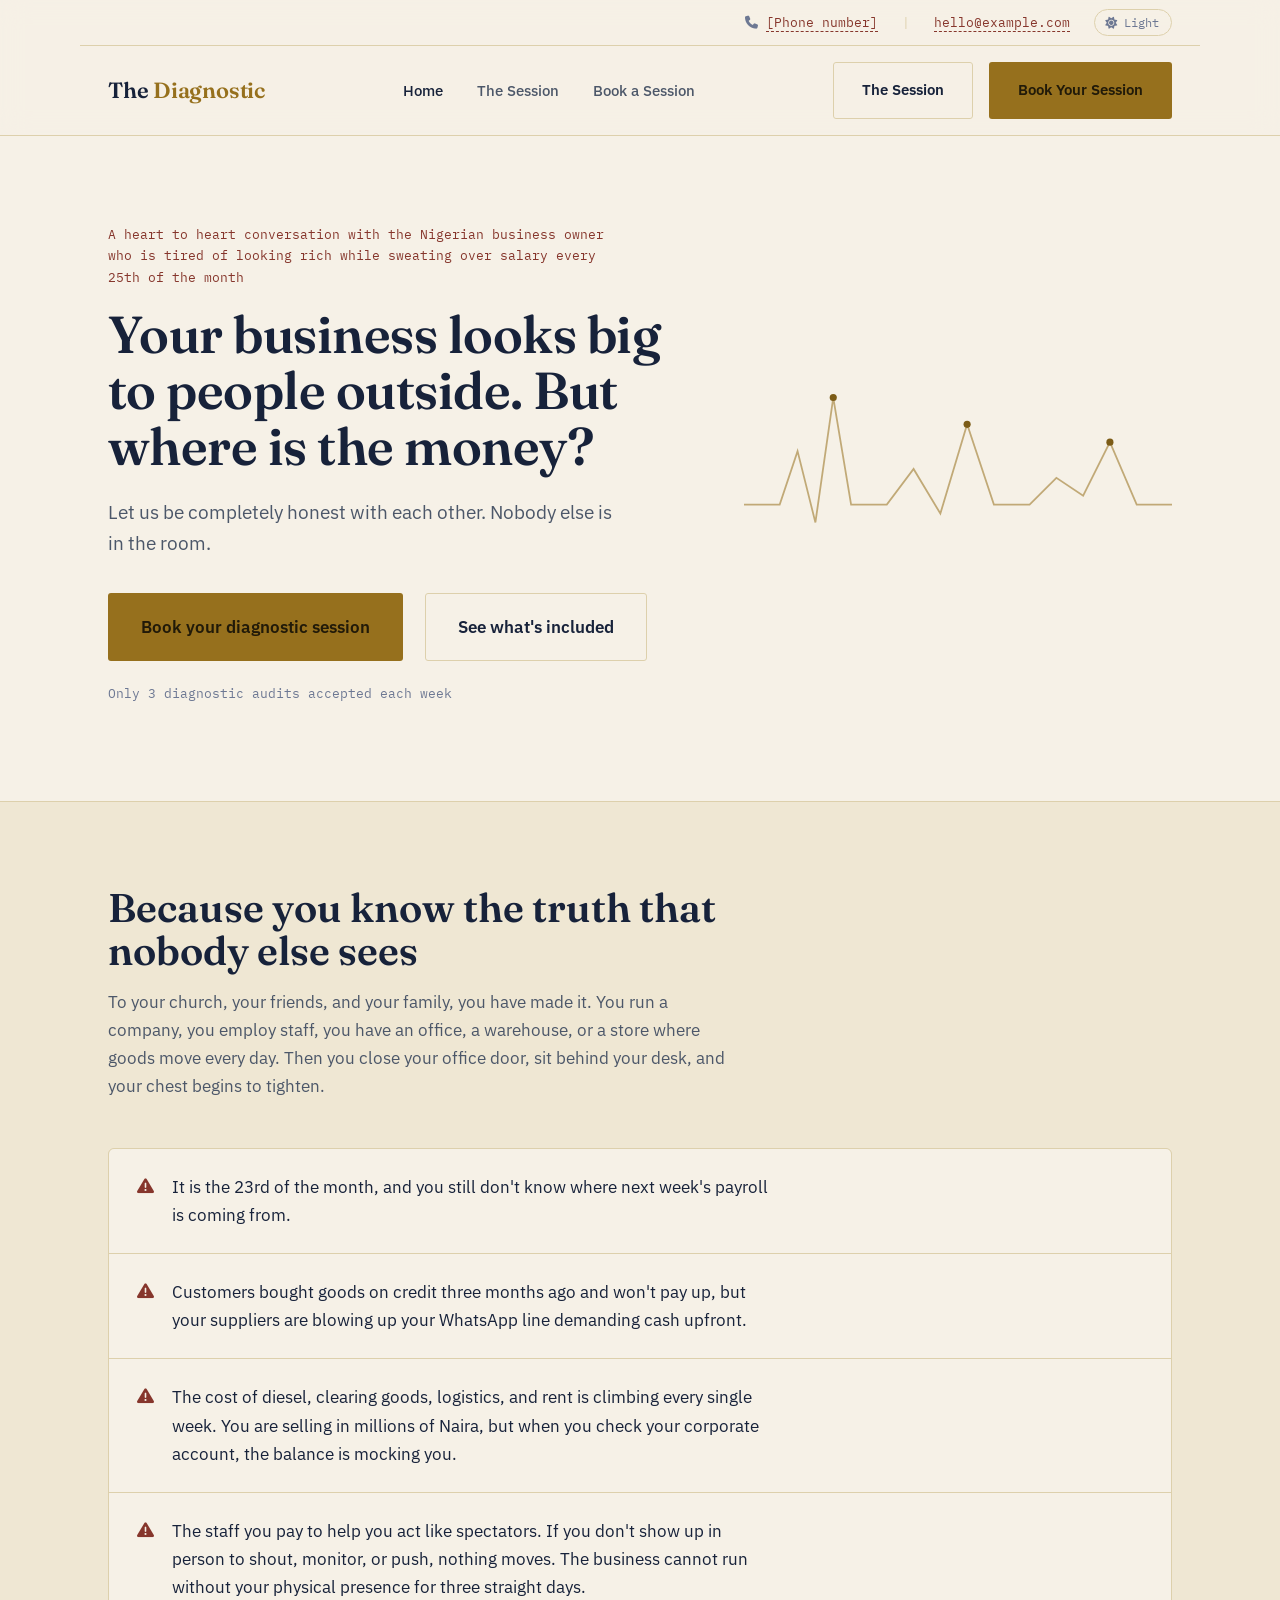
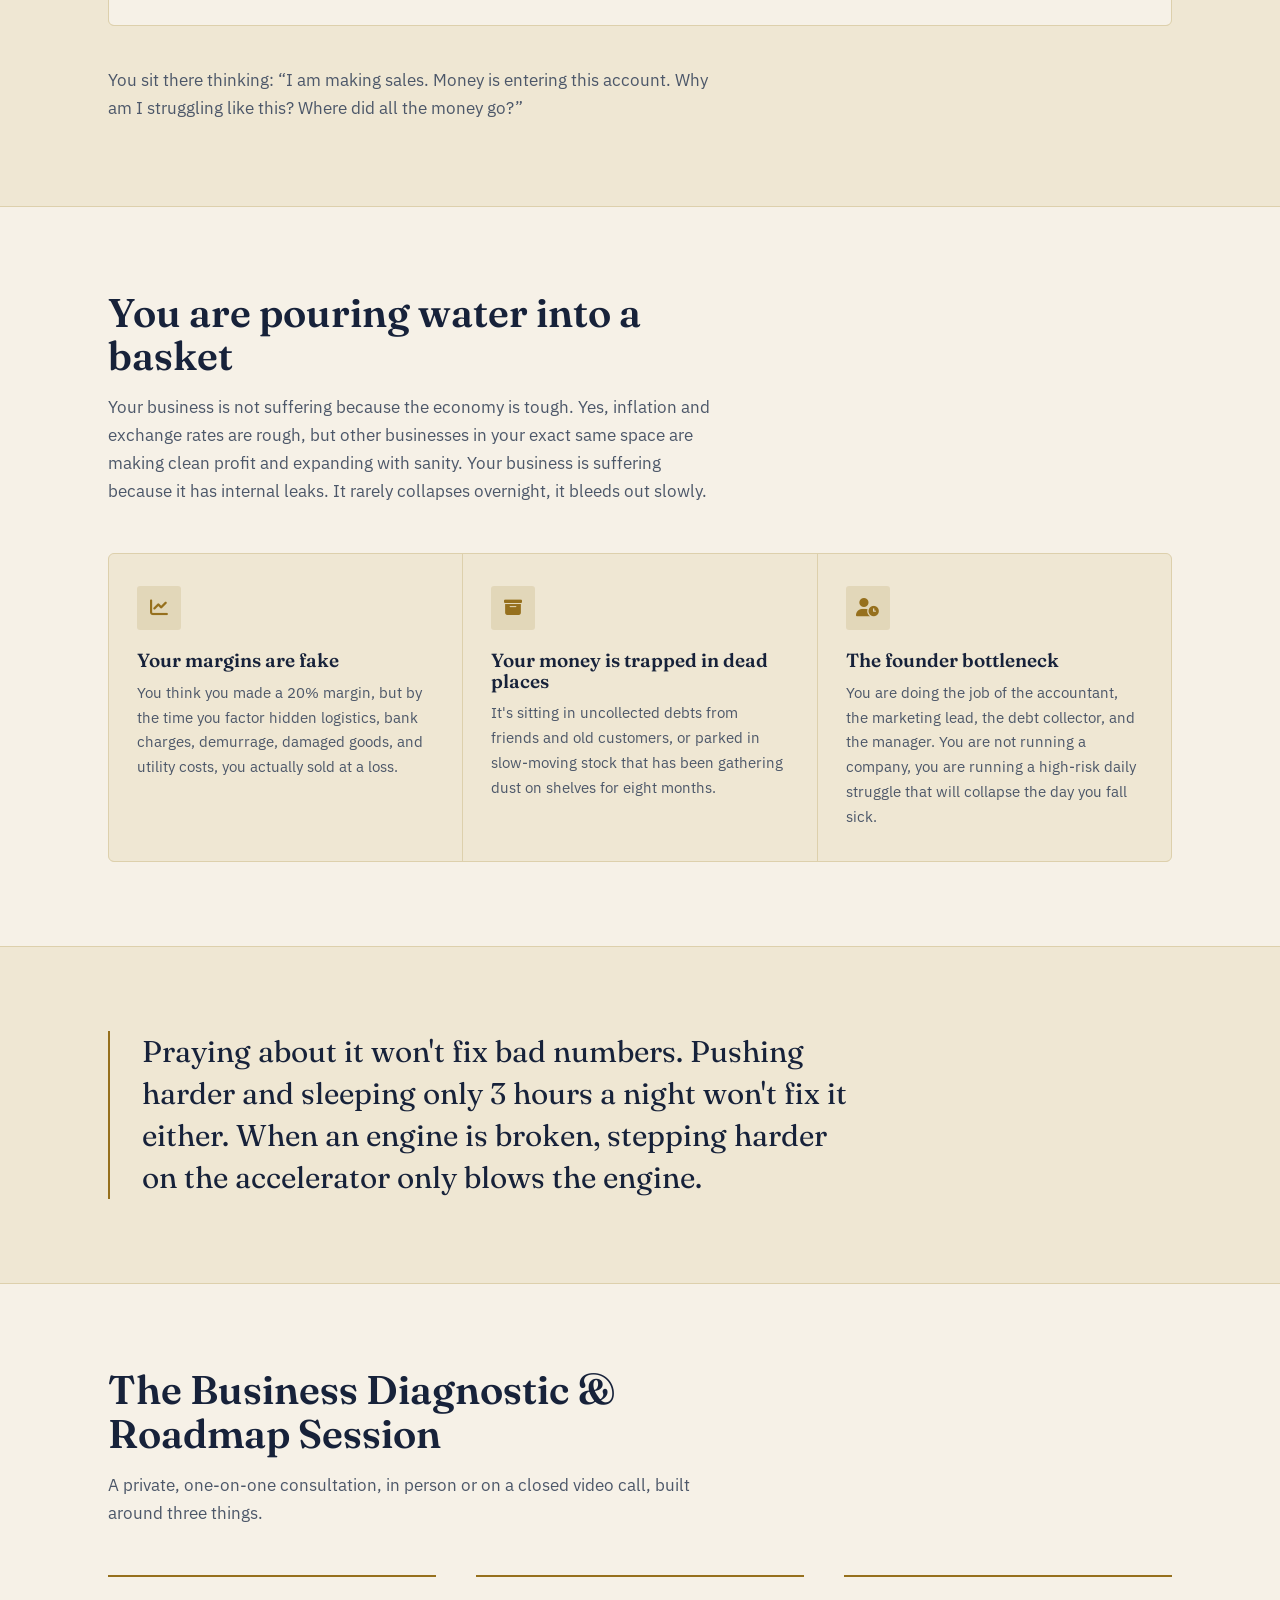
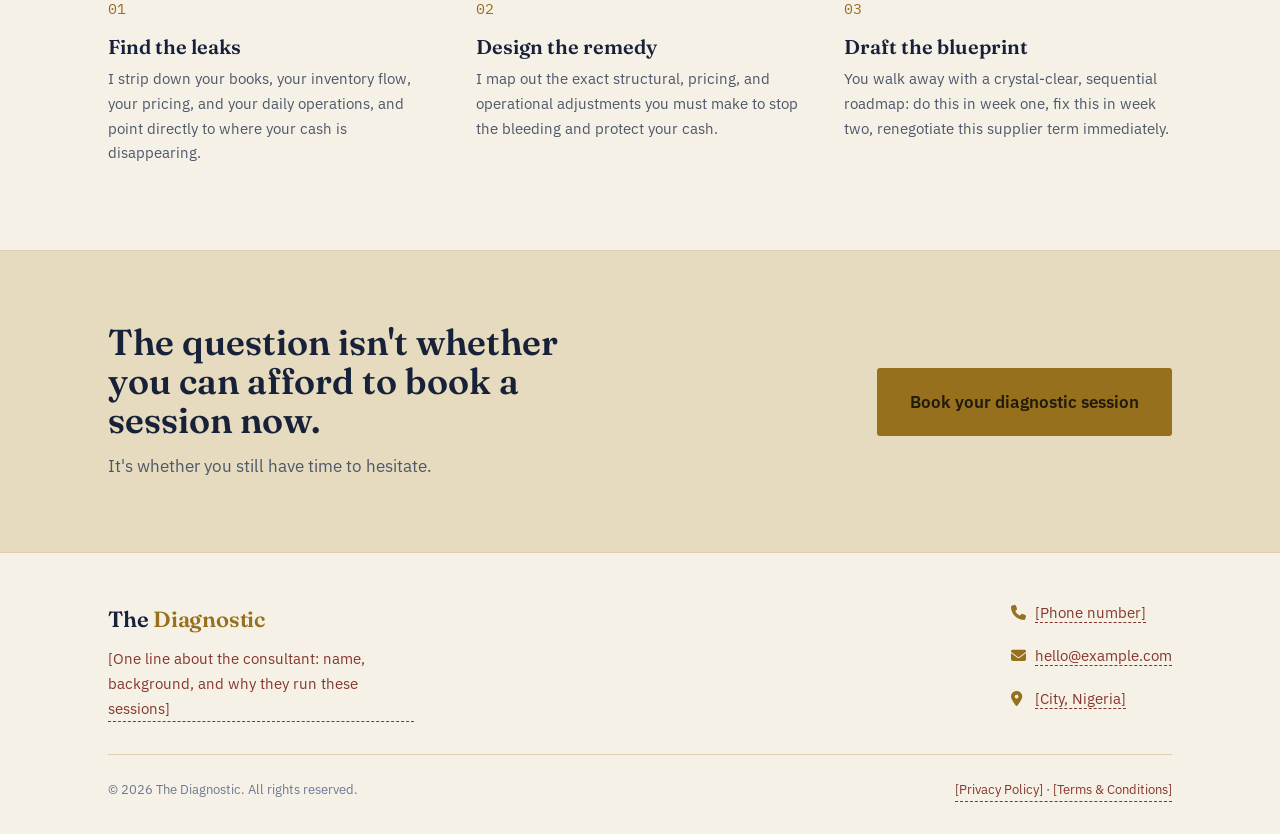
==== index.html @ 4dd31645 "update: corrected site content, added bookings store & UI fixes" ====
<!doctype html>
<html lang="en">

<head>
  <meta charset="UTF-8" />
  <meta name="viewport" content="width=device-width, initial-scale=1" />
  <script>
    (function () {
      try {
        var stored = localStorage.getItem("diagnostic-theme");
        var theme = stored || (window.matchMedia && window.matchMedia("(prefers-color-scheme: light)").matches ? "light" : "dark");
        if (theme === "light") document.documentElement.setAttribute("data-theme", "light");
      } catch (e) { }
    })();
  </script>
  <title>The Business Diagnostic &amp; Roadmap Session</title>
  <meta name="description"
    content="A private, one-on-one audit that finds where your business is losing money and hands you a week-by-week plan to stop it." />
  <link rel="preconnect" href="https://fonts.googleapis.com" />
  <link rel="preconnect" href="https://fonts.gstatic.com" crossorigin />
  <link
    href="https://fonts.googleapis.com/css2?family=Fraunces:opsz,wght@9..144,500;9..144,600;9..144,700&family=IBM+Plex+Sans:wght@400;500;600&family=IBM+Plex+Mono:wght@400;500&display=swap"
    rel="stylesheet" />
  <link rel="stylesheet" href="https://cdnjs.cloudflare.com/ajax/libs/font-awesome/6.5.2/css/all.min.css"
    integrity="sha512-SnH5WK+bZxgPHs44uWIX+LLJAJ9/2PkPKZ5QiAj6Ta86w+fsb2TkcmfRyVX3pBnMFcV7oQPJkl9QevSCWr3W6A=="
    crossorigin="anonymous" referrerpolicy="no-referrer" />
  <link rel="stylesheet" href="assets/style.css" />
</head>

<body>

  <header class="site-header">
    <div class="nav_scrim" aria-hidden="true"></div>
    <div class="topbar">
      <a href="tel:+2340000000000"><i class="fa-solid fa-phone" aria-hidden="true"></i> <span class="fill-me">[Phone
          number]</span></a>
      <span class="topbar_divider">|</span>
      <a href="mailto:hello@example.com"><span class="fill-me">hello@example.com</span></a>
      <button class="theme-toggle" aria-pressed="false" aria-label="Switch to light mode">
        <i class="fa-solid fa-moon" aria-hidden="true"></i>
        <i class="fa-solid fa-sun" aria-hidden="true"></i>
        <span id="theme-label">Dark</span>
      </button>
    </div>
    <nav class="nav">


      <a href="index.html" class="wordmark">The <span>Diagnostic</span></a>
      <div class="nav_drawer" id="nav-drawer">
        <button class="nav_close" aria-label="Close menu">
          <i class="fa-solid fa-xmark" aria-hidden="true"></i>
        </button>
        <ul class="nav_links">
          <li><a href="index.html" aria-current="page">Home</a></li>
          <li><a href="the-diagnostic.html">The Session</a></li>
          <li><a href="book-your-session.html">Book a Session</a></li>
        </ul>
        <a href="book-your-session.html" class="btn btn--primary btn--block nav_drawer-cta">Book Your Session</a>
      </div>
      <div class="nav_cta">
        <a href="the-diagnostic.html" class="btn btn--ghost">The Session</a>
        <a href="book-your-session.html" class="btn btn--primary">Book Your Session</a>
        <button class="nav_toggle" aria-label="Open menu" aria-expanded="false" aria-controls="nav-drawer">
          <i class="fa-solid fa-bars" aria-hidden="true"></i>
        </button>
      </div>
    </nav>
  </header>

  <main>

    <section class="hero">
      <div class="container">
        <div class="hero_grid">
          <div>
            <p class="hero_eyebrow">A heart to heart conversation with the Nigerian business owner who is tired of
              looking rich while sweating over salary every 25th of the month</p>
            <h1 class="hero_title">Your business looks big to people outside. But where is the money?</h1>
            <p class="hero_subtitle">Let us be completely honest with each other. Nobody else is in the room.</p>
            <div class="hero_actions">
              <a href="book-your-session.html" class="btn btn--primary btn--large">Book your diagnostic session</a>
              <a href="the-diagnostic.html" class="btn btn--ghost btn--large">See what's included</a>
            </div>
            <p class="hero_note ">Only 3 diagnostic audits accepted each week</p>
          </div>
          <div>
            <svg class="vitals" viewBox="0 0 480 260" xmlns="http://www.w3.org/2000/svg" role="img"
              aria-label="Abstract line chart">
              <path
                d="M0,180 L40,180 L60,120 L80,200 L100,60 L120,180 L160,180 L190,140 L220,190 L250,90 L280,180 L320,180 L350,150 L380,170 L410,110 L440,180 L480,180" />
              <circle cx="100" cy="60" r="4"></circle>
              <circle cx="250" cy="90" r="4"></circle>
              <circle cx="410" cy="110" r="4"></circle>
            </svg>
          </div>
        </div>
      </div>
    </section>

    <section class="section section--panel">
      <div class="container">
        <div class="section_head">
          <h2>Because you know the truth that nobody else sees</h2>
          <p>To your church, your friends, and your family, you have made it. You run a company, you employ staff,
            you have an office, a warehouse, or a store where goods move every day. Then you close your office door,
            sit behind your desk, and your chest begins to tighten.</p>
        </div>
        <ul class="symptom-list">
          <li>
            <i class="fa-solid fa-triangle-exclamation" aria-hidden="true"></i>
            <p>It is the 23rd of the month, and you still don't know where next week's payroll is coming from.</p>
          </li>
          <li>
            <i class="fa-solid fa-triangle-exclamation" aria-hidden="true"></i>
            <p>Customers bought goods on credit three months ago and won't pay up, but your suppliers are blowing up
              your WhatsApp line demanding cash upfront.</p>
          </li>
          <li>
            <i class="fa-solid fa-triangle-exclamation" aria-hidden="true"></i>
            <p>The cost of diesel, clearing goods, logistics, and rent is climbing every single week. You are selling
              in millions of Naira, but when you check your corporate account, the balance is mocking you.</p>
          </li>
          <li>
            <i class="fa-solid fa-triangle-exclamation" aria-hidden="true"></i>
            <p>The staff you pay to help you act like spectators. If you don't show up in person to shout, monitor,
              or push, nothing moves. The business cannot run without your physical presence for three straight days.
            </p>
          </li>
        </ul>
        <p style="margin-top: 40px; max-width: 60ch;">You sit there thinking: &ldquo;I am making sales. Money is
          entering this account. Why am I struggling like this? Where did all the money go?&rdquo;</p>
      </div>
    </section>

    <section class="section">
      <div class="container">
        <div class="section_head">
          <h2>You are pouring water into a basket</h2>
          <p>Your business is not suffering because the economy is tough. Yes, inflation and exchange rates are
            rough, but other businesses in your exact same space are making clean profit and expanding with sanity.
            Your business is suffering because it has internal leaks. It rarely collapses overnight, it bleeds out
            slowly.</p>
        </div>
        <div class="card-grid">
          <div class="leak-card">
            <div class="leak-card_icon"><i class="fa-solid fa-chart-line" aria-hidden="true"></i></div>
            <h3>Your margins are fake</h3>
            <p>You think you made a 20% margin, but by the time you factor hidden logistics, bank charges, demurrage,
              damaged goods, and utility costs, you actually sold at a loss.</p>
          </div>
          <div class="leak-card">
            <div class="leak-card_icon"><i class="fa-solid fa-box-archive" aria-hidden="true"></i></div>
            <h3>Your money is trapped in dead places</h3>
            <p>It's sitting in uncollected debts from friends and old customers, or parked in slow-moving stock that
              has been gathering dust on shelves for eight months.</p>
          </div>
          <div class="leak-card">
            <div class="leak-card_icon"><i class="fa-solid fa-user-clock" aria-hidden="true"></i></div>
            <h3>The founder bottleneck</h3>
            <p>You are doing the job of the accountant, the marketing lead, the debt collector, and the manager. You
              are not running a company, you are running a high-risk daily struggle that will collapse the day you
              fall sick.</p>
          </div>
        </div>
      </div>
    </section>

    <section class="section section--panel">
      <div class="container">
        <div class="pull-quote">
          <p>Praying about it won't fix bad numbers. Pushing harder and sleeping only 3 hours a night won't fix it
            either. When an engine is broken, stepping harder on the accelerator only blows the engine.</p>
        </div>
      </div>
    </section>

    <section class="section">
      <div class="container">
        <div class="section_head">
          <h2>The Business Diagnostic &amp; Roadmap Session</h2>
          <p>A private, one-on-one consultation, in person or on a closed video call, built around three things.</p>
        </div>
        <div class="process">
          <div class="process_step">
            <span class="process_index">01</span>
            <h3>Find the leaks</h3>
            <p>I strip down your books, your inventory flow, your pricing, and your daily operations, and point
              directly to where your cash is disappearing.</p>
          </div>
          <div class="process_step">
            <span class="process_index">02</span>
            <h3>Design the remedy</h3>
            <p>I map out the exact structural, pricing, and operational adjustments you must make to stop the
              bleeding and protect your cash.</p>
          </div>
          <div class="process_step">
            <span class="process_index">03</span>
            <h3>Draft the blueprint</h3>
            <p>You walk away with a crystal-clear, sequential roadmap: do this in week one, fix this in week two,
              renegotiate this supplier term immediately.</p>
          </div>
        </div>
      </div>
    </section>

    <section class="cta-band">
      <div class="container cta-band_inner">
        <div>
          <h2>The question isn't whether you can afford to book a session now.</h2>
          <p>It's whether you still have time to hesitate.</p>
        </div>
        <a href="book-your-session.html" class="btn btn--primary btn--large">Book your diagnostic session</a>
      </div>
    </section>

  </main>

  <footer class="site-footer">
    <div class="container">
      <div class="site-footer_grid">
        <div class="site-footer_brand">
          <a href="index.html" class="wordmark">The <span>Diagnostic</span></a>
          <p class="fill-me">[One line about the consultant: name, background, and why they run these sessions]</p>
        </div>
        <div class="site-footer_contact">
          <div><i class="fa-solid fa-phone" aria-hidden="true"></i><span class="fill-me">[Phone number]</span></div>
          <div><i class="fa-solid fa-envelope" aria-hidden="true"></i><span class="fill-me">hello@example.com</span>
          </div>
          <div><i class="fa-solid fa-location-dot" aria-hidden="true"></i><span class="fill-me">[City, Nigeria]</span>
          </div>
        </div>
      </div>
      <div class="site-footer_bottom">
        <span>&copy; <span id="year"></span> The Diagnostic. All rights reserved.</span>
        <span class="fill-me">[Privacy Policy] &middot; [Terms &amp; Conditions]</span>
      </div>
    </div>
  </footer>

  <script src="assets/script.js"></script>
  <script>document.getElementById("year").textContent = new Date().getFullYear();</script>
</body>

</html>
---- assets/style.css ----
/* ==========================================================================
   The Business Diagnostic Platform — shared stylesheet
   ========================================================================== */

:root {
  /* Colour */
  --color-bg: #0f1b2d;
  --color-bg-panel: #16273d;
  --color-bg-panel-alt: #1c304a;
  --color-text: #f3efe7;
  --color-text-muted: #b9c2cf;
  --color-text-faint: #7c8aa0;
  --color-border: #2a3b52;
  --color-accent: #c89b3c;
  --color-accent-strong: #e0b655;
  --color-alert: #a24437;
  --color-alert-strong: #c2564a;

  /* Type */
  --font-display: "Fraunces", Georgia, "Times New Roman", serif;
  --font-body:
    "IBM Plex Sans", -apple-system, BlinkMacSystemFont, "Segoe UI", sans-serif;
  --font-mono: "IBM Plex Mono", "Courier New", monospace;

  /* Layout */
  --container-width: 1120px;
  --radius-sm: 3px;
  --radius-md: 6px;
  --header-blur-bg: color-mix(in srgb, var(--color-bg) 80%, transparent);
  --drawer-bg: color-mix(in srgb, var(--color-bg-panel) 88%, transparent);
}

[data-theme="light"] {
  --color-bg: #f6f1e7;
  --color-bg-panel: #efe7d3;
  --color-bg-panel-alt: #e6dbbe;
  --color-text: #17223a;
  --color-text-muted: #4c5769;
  --color-text-faint: #6d7893;
  --color-border: #ddd0ac;
  --color-accent: #96701d;
  --color-accent-strong: #7c5c17;
  --color-alert: #a24437;
  --color-alert-strong: #86362c;
}

[data-theme="light"] .btn--primary {
  color: #211a09;
}

[data-theme="light"] .leak-card_icon {
  background: rgba(150, 112, 29, 0.14);
}

*,
*::before,
*::after {
  box-sizing: border-box;
}

html {
  height: 100%;
  scroll-behavior: smooth;
}

body {
  height: 100%;
  min-height: 100vh;
  margin: 0;
  display: flex;
  flex-direction: column;
  background: var(--color-bg);
  color: var(--color-text);
  font-family: var(--font-body);
  font-size: 17px;
  line-height: 1.65;
  -webkit-font-smoothing: antialiased;
  transition:
    background-color 200ms ease,
    color 200ms ease;
}

main {
  flex: 1 0 auto;
}

body.nav-open {
  overflow: hidden;
}

@media (prefers-reduced-motion: reduce) {
  html {
    scroll-behavior: auto;
  }
  * {
    animation-duration: 0.001ms !important;
    transition-duration: 0.001ms !important;
  }
}

img {
  max-width: 100%;
  display: block;
}

a {
  color: inherit;
}

.container {
  width: 100%;
  max-width: var(--container-width);
  margin: 0 auto;
  padding: 0 28px;
}

.visually-hidden {
  position: absolute;
  width: 1px;
  height: 1px;
  overflow: hidden;
  clip: rect(0 0 0 0);
  white-space: nowrap;
}

/* Focus visibility ------------------------------------------------------- */

a:focus-visible,
button:focus-visible,
input:focus-visible,
textarea:focus-visible {
  outline: 2px solid var(--color-accent-strong);
  outline-offset: 3px;
}

/* Typography --------------------------------------------------------------*/

h1,
h2,
h3,
h4 {
  font-family: var(--font-display);
  font-weight: 600;
  line-height: 1.08;
  margin: 0;
  color: var(--color-text);
}

p {
  margin: 0 0 1.1em;
  max-width: 62ch;
  color: var(--color-text-muted);
}

p:last-child {
  margin-bottom: 0;
}

.eyebrow-note {
  font-family: var(--font-mono);
  font-size: 0.8125rem;
  color: var(--color-accent);
  letter-spacing: 0.02em;
}

/* Buttons ------------------------------------------------------------------*/

.btn {
  display: inline-flex;
  align-items: center;
  gap: 10px;
  font-family: var(--font-body);
  font-weight: 600;
  font-size: 0.9375rem;
  text-decoration: none;
  padding: 15px 28px;
  border-radius: var(--radius-sm);
  border: 1px solid transparent;
  cursor: pointer;
  transition:
    background-color 160ms ease,
    border-color 160ms ease,
    color 160ms ease;
}

.btn--primary {
  background: var(--color-accent);
  color: #16130a;
}

.btn--primary:hover,
.btn--primary:focus-visible {
  background: var(--color-accent-strong);
}

.btn--ghost {
  background: transparent;
  color: var(--color-text);
  border-color: var(--color-border);
}

.btn--ghost:hover,
.btn--ghost:focus-visible {
  border-color: var(--color-accent);
  color: var(--color-accent-strong);
}

.btn--block {
  width: 100%;
  justify-content: center;
}

.btn--large {
  padding: 19px 32px;
  font-size: 1.0625rem;
}

/* Header --------------------------------------------------------------------*/

.site-header {
  border-bottom: 1px solid var(--color-border);
  position: sticky;
  top: 0;
  z-index: 47;
  width: 100%;
  isolation: isolate;
}

.site-header::before {
  content: "";
  position: absolute;
  inset: 0;
  z-index: -1;
  background: var(--header-blur-bg);
  backdrop-filter: blur(14px) saturate(140%);
  -webkit-backdrop-filter: blur(14px) saturate(140%);
}

.topbar {
  display: flex;
  align-items: center;
  justify-content: flex-end;
  flex-wrap: wrap;
  gap: 10px 24px;
  padding: 9px 28px;
  max-width: var(--container-width);
  margin: 0 auto;
  border-bottom: 1px solid var(--color-border);
  font-family: var(--font-mono);
  font-size: 0.8125rem;
  color: var(--color-text-faint);
}

.topbar a {
  text-decoration: none;
  color: var(--color-text-faint);
}

.topbar a:hover {
  color: var(--color-accent);
}

.topbar_divider {
  color: var(--color-border);
}

.theme-toggle {
  display: inline-flex;
  align-items: center;
  gap: 7px;
  background: transparent;
  border: 1px solid var(--color-border);
  border-radius: 999px;
  color: var(--color-text-faint);
  font-family: var(--font-mono);
  font-size: 0.75rem;
  padding: 5px 12px 5px 10px;
  cursor: pointer;
  transition:
    border-color 160ms ease,
    color 160ms ease;
}

.theme-toggle:hover,
.theme-toggle:focus-visible {
  border-color: var(--color-accent);
  color: var(--color-accent);
}

.theme-toggle .fa-sun {
  display: none;
}

[data-theme="light"] .theme-toggle .fa-moon {
  display: none;
}

[data-theme="light"] .theme-toggle .fa-sun {
  display: inline-block;
}

@media (max-width: 560px) {
  .theme-toggle span {
    display: none;
  }
}

/* Keep the topbar on one line on small phones: phone number + theme toggle only */
@media (max-width: 420px) {
  .topbar a[href^="mailto:"],
  .topbar_divider {
    display: none;
  }
}

.nav {
  display: flex;
  align-items: center;
  justify-content: space-between;
  gap: 20px;
  padding: 16px 28px;
  max-width: var(--container-width);
  margin: 0 auto;
  width: 100%;
}

.wordmark {
  font-family: var(--font-display);
  font-size: 1.375rem;
  font-weight: 600;
  text-decoration: none;
  color: var(--color-text);
  letter-spacing: -0.01em;
  white-space: nowrap;
}

.wordmark span {
  color: var(--color-accent);
}

.nav_drawer {
  display: contents;
}

.nav_close {
  display: none;
}

.nav_links {
  display: flex;
  align-items: center;
  gap: 34px;
  list-style: none;
  margin: 0;
  padding: 0;
}

.nav_links a {
  text-decoration: none;
  color: var(--color-text-muted);
  font-size: 0.9375rem;
  font-weight: 500;
  transition: color 160ms ease;
}

.nav_links a:hover,
.nav_links a[aria-current="page"] {
  color: var(--color-text);
}

.nav_cta {
  display: flex;
  align-items: center;
  gap: 16px;
  flex-shrink: 0;
}

.nav_toggle {
  display: none;
  background: transparent;
  border: 1px solid var(--color-border);
  border-radius: var(--radius-sm);
  color: var(--color-text);
  width: 42px;
  height: 42px;
  font-size: 1.125rem;
  align-items: center;
  justify-content: center;
  cursor: pointer;
  flex-shrink: 0;
}

.nav_toggle:hover,
.nav_toggle:focus-visible {
  border-color: var(--color-accent);
  color: var(--color-accent);
}

/* Scrim and drawer both live inside .site-header, which forms one stacking context
   above the page. Inside it: header content (auto) < scrim (1) < drawer (2). */
.nav_scrim {
  position: fixed;
  inset: 0;
  background: rgba(6, 11, 20, 0.55);
  opacity: 0;
  pointer-events: none;
  transition: opacity 220ms ease;
  z-index: 1;
}

.nav_scrim.is-open {
  opacity: 1;
  pointer-events: auto;
}

@media (min-width: 881px) {
  .nav_scrim {
    display: none;
  }
}

.nav_drawer-cta {
  display: none;
}

@media (max-width: 880px) {
  .topbar {
    padding: 8px 20px;
  }
  .nav {
    padding: 14px 20px;
  }
  .nav_drawer {
    display: flex;
    flex-direction: column;
    position: fixed;
    top: 0;
    right: 0;
    bottom: 0;
    width: min(320px, 82vw);
    background: var(--drawer-bg);
    backdrop-filter: blur(22px) saturate(160%);
    -webkit-backdrop-filter: blur(22px) saturate(160%);
    border-left: 1px solid var(--color-border);
    box-shadow: -12px 0 40px rgba(0, 0, 0, 0.35);
    padding: 24px 28px 28px;
    transform: translateX(100%);
    transition: transform 280ms ease;
    z-index: 2;
    overflow-y: auto;
  }

  .nav_drawer.is-open {
    transform: translateX(0);
  }

  .nav_close {
    display: flex;
    align-items: center;
    justify-content: center;
    margin-left: auto;
    margin-bottom: 28px;
    width: 40px;
    height: 40px;
    background: transparent;
    border: 1px solid var(--color-border);
    border-radius: var(--radius-sm);
    color: var(--color-text);
    font-size: 1.0625rem;
    cursor: pointer;
  }

  .nav_close:hover,
  .nav_close:focus-visible {
    border-color: var(--color-accent);
    color: var(--color-accent);
  }

  .nav_links {
    display: flex;
    flex-direction: column;
    align-items: stretch;
    gap: 0;
  }

  .nav_links a {
    display: block;
    padding: 16px 0 16px 14px;
    border-bottom: 1px solid var(--color-border);
    border-left: 2px solid transparent;
    font-size: 1.0625rem;
  }

  .nav_links li:last-child a {
    border-bottom: none;
  }

  .nav_links a[aria-current="page"] {
    border-left-color: var(--color-accent);
    color: var(--color-accent-strong);
  }

  .nav_drawer-cta {
    display: flex;
    margin-top: 28px;
  }

  .nav_cta .btn {
    display: none;
  }

  .nav_toggle {
    display: inline-flex;
  }
}

/* Hero -----------------------------------------------------------------*/

.hero {
  position: relative;
  padding: 88px 0 96px;
  overflow: hidden;
}

.hero_grid {
  display: grid;
  grid-template-columns: 1.15fr 0.85fr;
  gap: 56px;
  align-items: center;
}

.hero_eyebrow {
  font-family: var(--font-mono);
  font-size: 0.8125rem;
  color: var(--color-alert-strong);
  margin: 0 0 18px;
}

.hero_eyebrow--positive {
  color: var(--color-accent-strong);
}

.hero_title {
  font-size: clamp(2.5rem, 4.2vw + 1rem, 3.25rem);
  letter-spacing: -0.01em;
}

.hero_subtitle {
  margin-top: 22px;
  font-size: 1.1875rem;
  max-width: 46ch;
  color: var(--color-text-muted);
}

.hero_actions {
  margin-top: 34px;
  display: flex;
  align-items: center;
  gap: 22px;
  flex-wrap: wrap;
}

.hero_note {
  font-family: var(--font-mono);
  font-size: 0.8125rem;
  color: var(--color-text-faint);
  margin-top: 22px;
}

.vitals {
  width: 100%;
  height: auto;
}

.vitals path {
  fill: none;
  stroke: var(--color-accent);
  stroke-width: 2;
  opacity: 0.55;
}

.vitals circle {
  fill: var(--color-accent-strong);
}

@media (max-width: 880px) {
  .hero_grid {
    grid-template-columns: 1fr;
  }
  .hero {
    padding: 56px 0 64px;
  }
}

/* Section rhythm ---------------------------------------------------------*/

.section {
  padding: 84px 0;
}

.section--panel {
  background: var(--color-bg-panel);
  border-top: 1px solid var(--color-border);
  border-bottom: 1px solid var(--color-border);
}

.section_head {
  max-width: 640px;
  margin-bottom: 48px;
}

.section_head h2 {
  font-size: clamp(1.875rem, 2.4vw + 1rem, 2.5rem);
  margin-bottom: 16px;
}

@media (max-width: 640px) {
  .section {
    padding: 56px 0;
  }
}

/* Symptom list -------------------------------------------------------------*/

.symptom-list {
  list-style: none;
  margin: 0;
  padding: 0;
  display: grid;
  gap: 1px;
  background: var(--color-border);
  border: 1px solid var(--color-border);
  border-radius: var(--radius-md);
  overflow: hidden;
}

.symptom-list li {
  background: var(--color-bg);
  padding: 24px 28px;
  display: flex;
  gap: 18px;
  align-items: flex-start;
}

.symptom-list i {
  color: var(--color-alert-strong);
  font-size: 1.0625rem;
  margin-top: 4px;
  flex-shrink: 0;
}

.symptom-list p {
  margin: 0;
  color: var(--color-text);
  max-width: 60ch;
}

/* Leak cards --------------------------------------------------------------*/

.card-grid {
  display: grid;
  grid-template-columns: repeat(3, 1fr);
  gap: 1px;
  background: var(--color-border);
  border: 1px solid var(--color-border);
  border-radius: var(--radius-md);
  overflow: hidden;
}

.card-grid--two {
  grid-template-columns: repeat(2, 1fr);
}

@media (max-width: 880px) {
  .card-grid,
  .card-grid--two {
    grid-template-columns: 1fr;
  }
}

.leak-card {
  background: var(--color-bg-panel);
  padding: 32px 28px;
}

.leak-card_icon {
  width: 44px;
  height: 44px;
  border-radius: var(--radius-sm);
  background: rgba(200, 155, 60, 0.12);
  color: var(--color-accent);
  display: flex;
  align-items: center;
  justify-content: center;
  font-size: 1.125rem;
  margin-bottom: 20px;
}

.leak-card h3 {
  font-size: 1.1875rem;
  margin-bottom: 10px;
}

.leak-card p {
  font-size: 0.9375rem;
  margin: 0;
}

/* Process sequence ----------------------------------------------------------*/

.process {
  display: grid;
  grid-template-columns: repeat(3, 1fr);
  gap: 40px;
}

@media (max-width: 880px) {
  .process {
    grid-template-columns: 1fr;
    gap: 32px;
  }
}

.process_step {
  border-top: 2px solid var(--color-accent);
  padding-top: 20px;
}

.process_index {
  font-family: var(--font-mono);
  color: var(--color-accent);
  font-size: 0.9375rem;
  display: block;
  margin-bottom: 14px;
}

.process_step h3 {
  font-size: 1.25rem;
  margin-bottom: 10px;
}

.process_step p {
  font-size: 0.9375rem;
}

/* Pull quote ----------------------------------------------------------------*/

.pull-quote {
  border-left: 2px solid var(--color-accent);
  padding-left: 32px;
  max-width: 760px;
}

.pull-quote p {
  font-family: var(--font-display);
  font-size: clamp(1.375rem, 1.6vw + 1rem, 1.875rem);
  color: var(--color-text);
  line-height: 1.4;
  max-width: 38ch;
}

/* CTA band -------------------------------------------------------------------*/

.cta-band {
  background: var(--color-bg-panel-alt);
  border-top: 1px solid var(--color-border);
  border-bottom: 1px solid var(--color-border);
  padding: 72px 0;
  text-align: left;
}

.cta-band_inner {
  display: flex;
  align-items: center;
  justify-content: space-between;
  gap: 32px;
  flex-wrap: wrap;
}

.cta-band h2 {
  font-size: clamp(1.75rem, 2.2vw + 1rem, 2.25rem);
  max-width: 20ch;
}

.cta-band p {
  margin-top: 12px;
}

/* Fee / offer summary block -------------------------------------------------*/

.offer-panel {
  background: var(--color-bg-panel);
  border: 1px solid var(--color-border);
  border-radius: var(--radius-md);
  padding: 40px;
}

.offer-panel_row {
  display: flex;
  align-items: baseline;
  justify-content: space-between;
  gap: 24px;
  padding: 18px 0;
  border-bottom: 1px solid var(--color-border);
}

.offer-panel_row:last-child {
  border-bottom: none;
  padding-bottom: 0;
}

.offer-panel_row:first-child {
  padding-top: 0;
}

.offer-panel_label {
  font-family: var(--font-mono);
  font-size: 0.8125rem;
  color: var(--color-text-faint);
}

.offer-panel_value {
  font-family: var(--font-display);
  font-size: 1.0625rem;
  font-weight: 600;
  text-align: right;
}

.offer-panel_value--price {
  font-size: 1.75rem;
  color: var(--color-accent);
}

/* Detail lists (what to expect / who it's for / preparation) ---------------*/

.detail-block {
  padding: 32px 0;
  border-top: 1px solid var(--color-border);
}

.detail-block:first-child {
  border-top: none;
  padding-top: 0;
}

.detail-block h3 {
  font-size: 1.3125rem;
  margin-bottom: 18px;
}

.detail-block ul {
  list-style: none;
  margin: 0;
  padding: 0;
  display: grid;
  gap: 14px;
}

.detail-block li {
  display: flex;
  gap: 14px;
  align-items: flex-start;
  color: var(--color-text-muted);
}

.detail-block li i {
  color: var(--color-accent);
  margin-top: 5px;
  font-size: 0.875rem;
  flex-shrink: 0;
}

.detail-block li strong {
  color: var(--color-text);
}

/* Steps list (how to secure your slot) --------------------------------------*/

.steps {
  list-style: none;
  margin: 0;
  padding: 0;
  counter-reset: step;
  display: grid;
  gap: 20px;
}

.steps li {
  counter-increment: step;
  display: flex;
  gap: 18px;
  align-items: flex-start;
}

.steps li::before {
  content: counter(step);
  font-family: var(--font-mono);
  font-size: 0.875rem;
  color: var(--color-accent);
  border: 1px solid var(--color-border);
  border-radius: 50%;
  width: 30px;
  height: 30px;
  display: flex;
  align-items: center;
  justify-content: center;
  flex-shrink: 0;
}

.steps p {
  margin: 0;
  color: var(--color-text-muted);
}

/* Cross-sell / still-not-sure -------------------------------------------------*/

.contact-band {
  text-align: left;
  padding: 64px 0;
}

.contact-band h2 {
  font-size: 1.625rem;
  margin-bottom: 10px;
}

.contact-band_actions {
  margin-top: 22px;
  display: flex;
  gap: 16px;
  flex-wrap: wrap;
}

/* Footer -----------------------------------------------------------------*/

.site-footer {
  padding: 48px 0 32px;
  flex-shrink: 0;
}

.site-footer_grid {
  display: flex;
  justify-content: space-between;
  gap: 32px;
  flex-wrap: wrap;
  margin-bottom: 32px;
}

.site-footer_brand p {
  font-size: 0.9375rem;
  max-width: 34ch;
  margin-top: 10px;
}

.site-footer_contact {
  font-size: 0.9375rem;
  color: var(--color-text-muted);
  display: grid;
  gap: 8px;
}

.site-footer_contact a {
  text-decoration: none;
  color: var(--color-text-muted);
}

.site-footer_contact a:hover {
  color: var(--color-accent);
}

.site-footer_contact i {
  width: 16px;
  color: var(--color-accent);
  margin-right: 8px;
}

.site-footer_bottom {
  display: flex;
  justify-content: space-between;
  gap: 16px;
  flex-wrap: wrap;
  padding-top: 24px;
  border-top: 1px solid var(--color-border);
  font-size: 0.8125rem;
  color: var(--color-text-faint);
}

.site-footer_bottom a {
  text-decoration: none;
  color: var(--color-text-faint);
}

.site-footer_bottom a:hover {
  color: var(--color-accent);
}

/* Placeholder marker for content the client still needs to supply ---------*/

.fill-me {
  color: var(--color-alert-strong);
  border-bottom: 1px dashed var(--color-alert-strong);
}
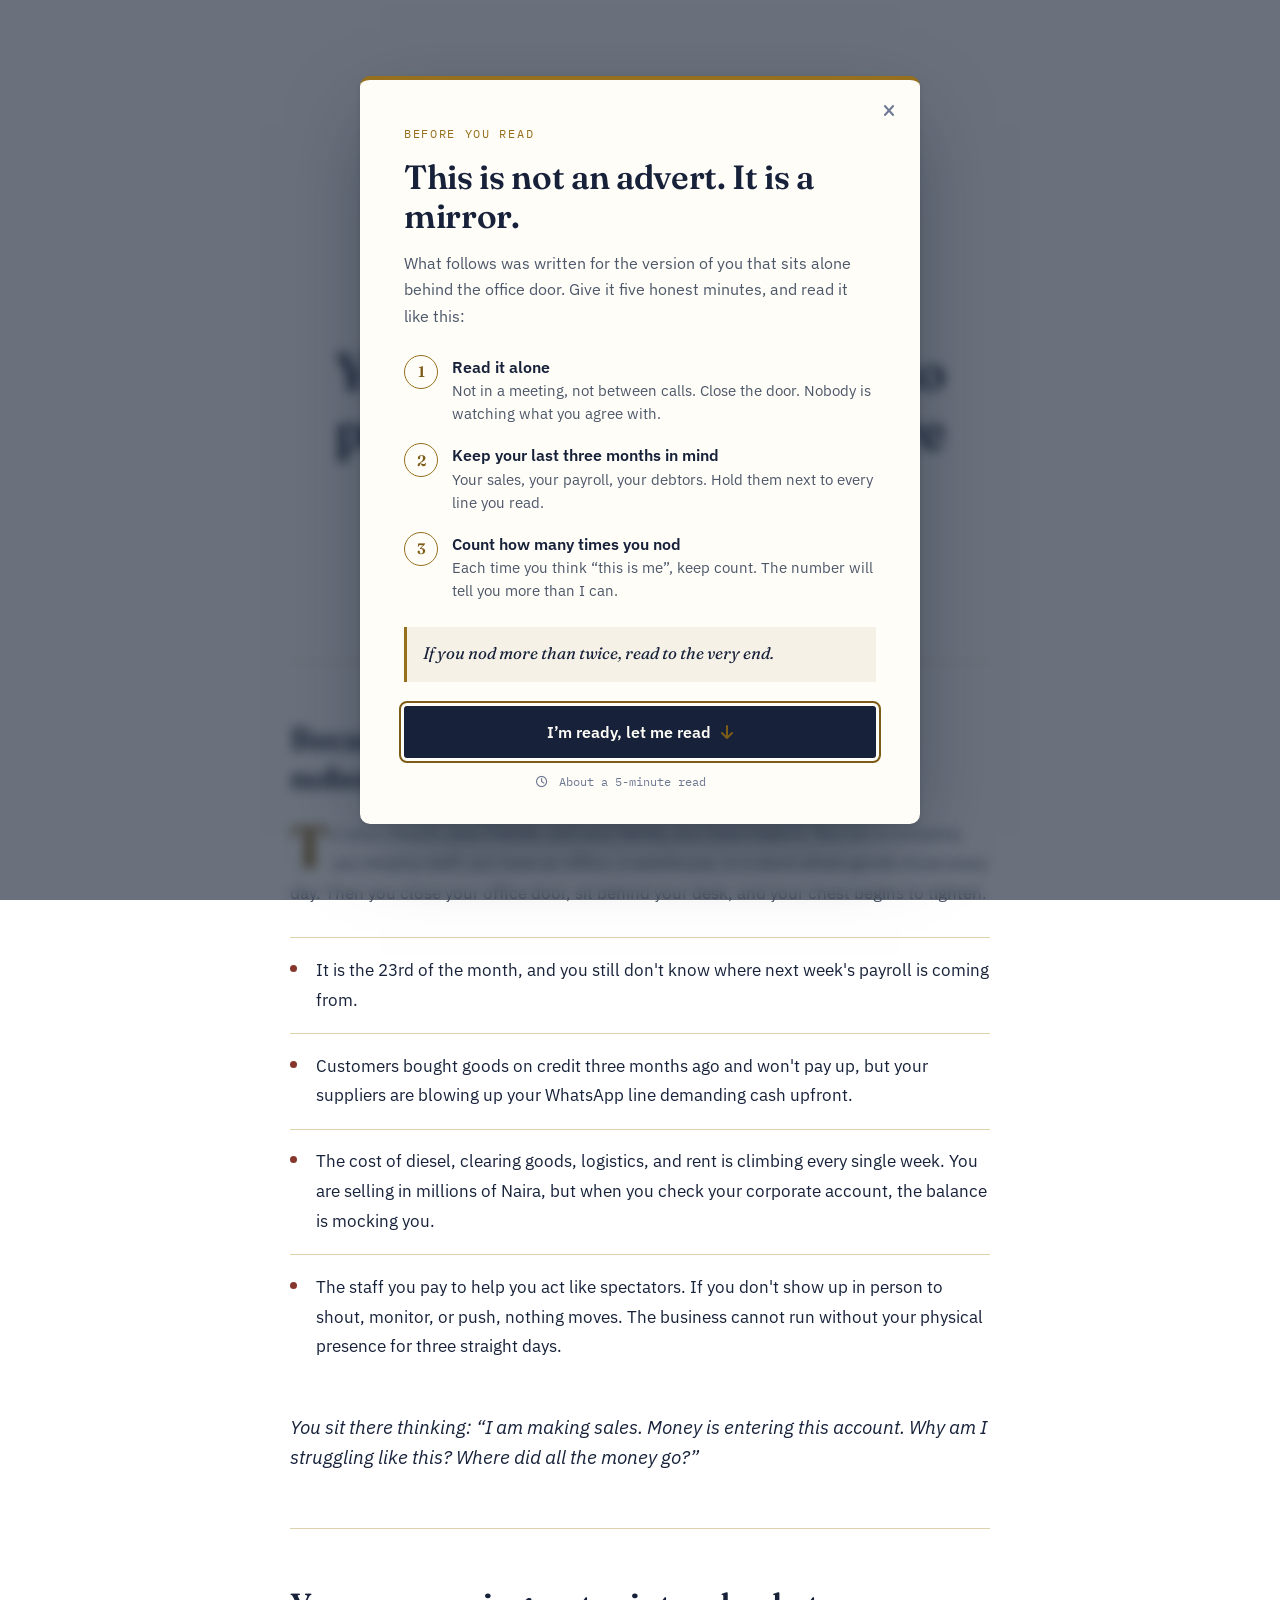
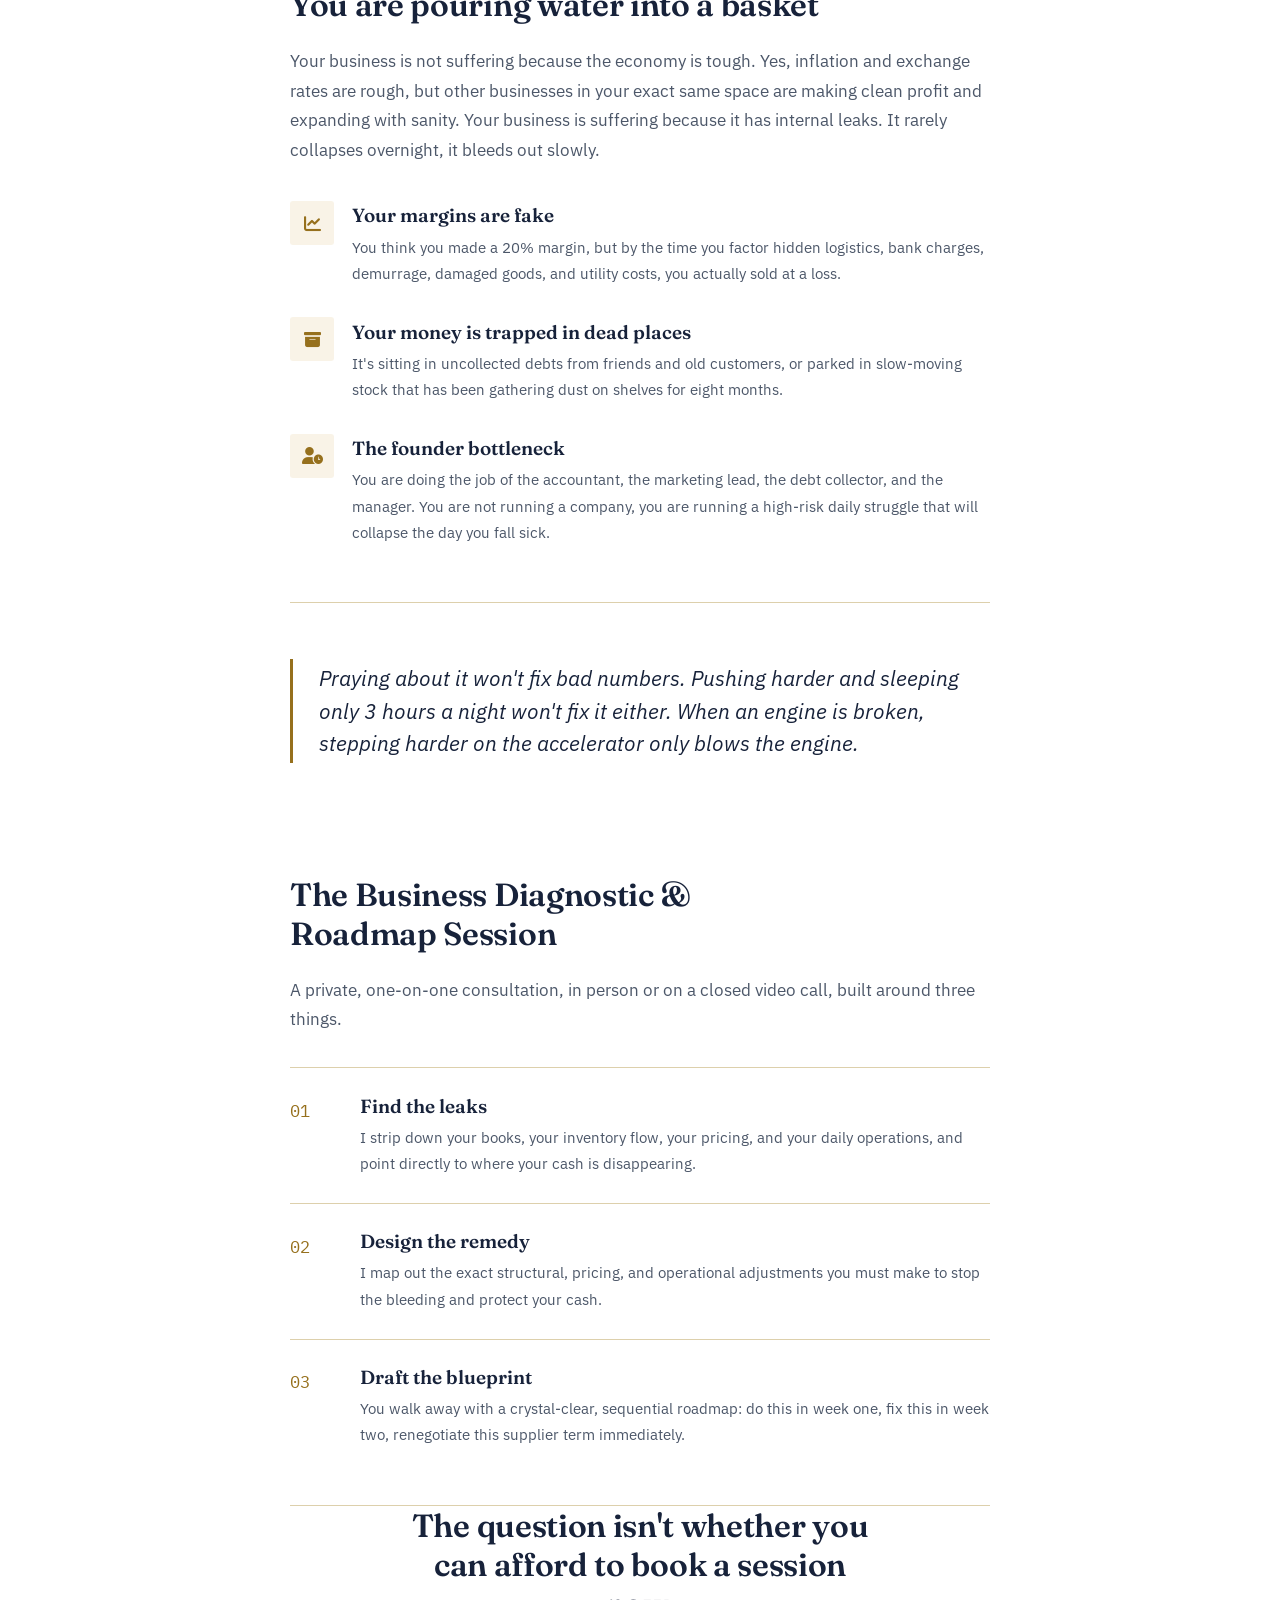
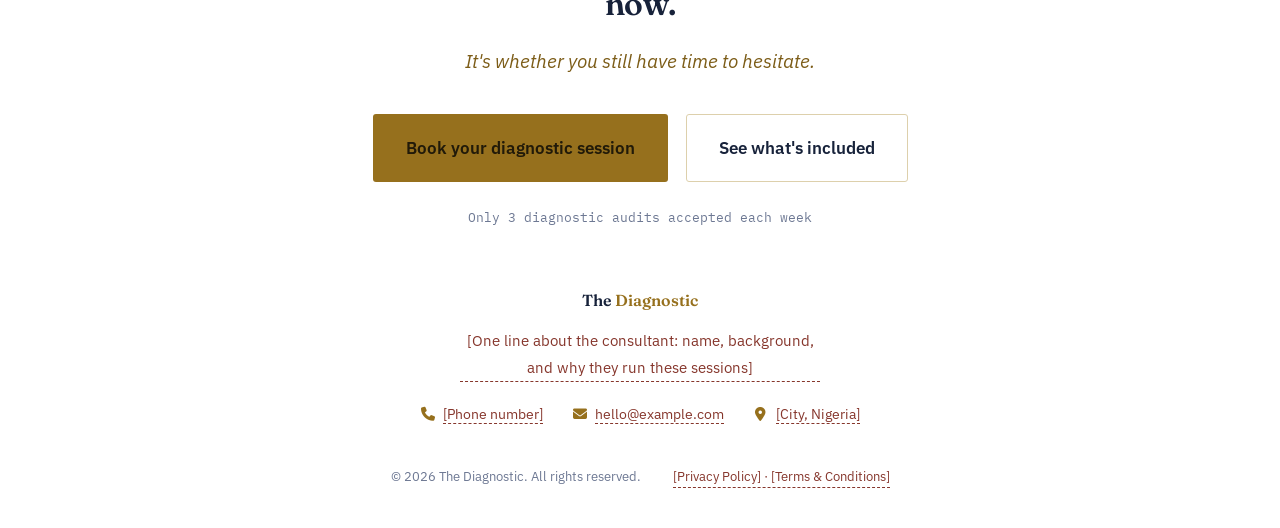
==== commit 8ffde6d1: "update: changed index UI and edited other pages to fit" ====
--- a/index.html
+++ b/index.html
@@ -4,240 +4,209 @@
 <head>
   <meta charset="UTF-8" />
   <meta name="viewport" content="width=device-width, initial-scale=1" />
-  <script>
-    (function () {
-      try {
-        var stored = localStorage.getItem("diagnostic-theme");
-        var theme = stored || (window.matchMedia && window.matchMedia("(prefers-color-scheme: light)").matches ? "light" : "dark");
-        if (theme === "light") document.documentElement.setAttribute("data-theme", "light");
-      } catch (e) { }
-    })();
-  </script>
+  <script>document.documentElement.setAttribute("data-theme", "light");</script>
   <title>The Business Diagnostic &amp; Roadmap Session</title>
   <meta name="description"
     content="A private, one-on-one audit that finds where your business is losing money and hands you a week-by-week plan to stop it." />
   <link rel="preconnect" href="https://fonts.googleapis.com" />
   <link rel="preconnect" href="https://fonts.gstatic.com" crossorigin />
   <link
-    href="https://fonts.googleapis.com/css2?family=Fraunces:opsz,wght@9..144,500;9..144,600;9..144,700&family=IBM+Plex+Sans:wght@400;500;600&family=IBM+Plex+Mono:wght@400;500&display=swap"
+    href="https://fonts.googleapis.com/css2?family=Fraunces:ital,opsz,wght@0,9..144,300..700;1,9..144,300..700&family=IBM+Plex+Sans:wght@400;500;600&family=IBM+Plex+Mono:wght@400;500&display=swap"
     rel="stylesheet" />
   <link rel="stylesheet" href="https://cdnjs.cloudflare.com/ajax/libs/font-awesome/6.5.2/css/all.min.css"
     integrity="sha512-SnH5WK+bZxgPHs44uWIX+LLJAJ9/2PkPKZ5QiAj6Ta86w+fsb2TkcmfRyVX3pBnMFcV7oQPJkl9QevSCWr3W6A=="
     crossorigin="anonymous" referrerpolicy="no-referrer" />
-  <link rel="stylesheet" href="assets/style.css" />
+  <link rel="stylesheet" href="assets/css/style.css" />
+  <link rel="stylesheet" href="assets/css/letter.css" />
 </head>
 
-<body>
-
-  <header class="site-header">
-    <div class="nav_scrim" aria-hidden="true"></div>
-    <div class="topbar">
-      <a href="tel:+2340000000000"><i class="fa-solid fa-phone" aria-hidden="true"></i> <span class="fill-me">[Phone
-          number]</span></a>
-      <span class="topbar_divider">|</span>
-      <a href="mailto:hello@example.com"><span class="fill-me">hello@example.com</span></a>
-      <button class="theme-toggle" aria-pressed="false" aria-label="Switch to light mode">
-        <i class="fa-solid fa-moon" aria-hidden="true"></i>
-        <i class="fa-solid fa-sun" aria-hidden="true"></i>
-        <span id="theme-label">Dark</span>
+<body class="letter">
+
+  <dialog class="intro" id="intro" aria-labelledby="intro-title" aria-describedby="intro-lede">
+    <div class="intro_card">
+      <button type="button" class="intro_x" data-intro-close aria-label="Close and start reading">
+        <i class="fa-solid fa-xmark" aria-hidden="true"></i>
       </button>
+
+      <p class="intro_eyebrow">Before you read</p>
+      <h2 class="intro_title" id="intro-title">This is not an advert. It is a mirror.</h2>
+      <p class="intro_lede" id="intro-lede">What follows was written for the version of you that sits alone
+        behind the office door. Give it five honest minutes, and read it like this:</p>
+
+      <ol class="intro_steps">
+        <li>
+          <span class="intro_num">1</span>
+          <div>
+            <h3>Read it alone</h3>
+            <p>Not in a meeting, not between calls. Close the door. Nobody is watching what you agree with.</p>
+          </div>
+        </li>
+        <li>
+          <span class="intro_num">2</span>
+          <div>
+            <h3>Keep your last three months in mind</h3>
+            <p>Your sales, your payroll, your debtors. Hold them next to every line you read.</p>
+          </div>
+        </li>
+        <li>
+          <span class="intro_num">3</span>
+          <div>
+            <h3>Count how many times you nod</h3>
+            <p>Each time you think &ldquo;this is me&rdquo;, keep count. The number will tell you more than I can.</p>
+          </div>
+        </li>
+      </ol>
+
+      <p class="intro_rule">If you nod more than twice, read to the very end.</p>
+
+      <button type="button" class="intro_start" data-intro-close autofocus>
+        I&rsquo;m ready, let me read <i class="fa-solid fa-arrow-down" aria-hidden="true"></i>
+      </button>
+      <p class="intro_time"><i class="fa-regular fa-clock" aria-hidden="true"></i> About a 5-minute read</p>
     </div>
-    <nav class="nav">
-
-
-      <a href="index.html" class="wordmark">The <span>Diagnostic</span></a>
-      <div class="nav_drawer" id="nav-drawer">
-        <button class="nav_close" aria-label="Close menu">
-          <i class="fa-solid fa-xmark" aria-hidden="true"></i>
-        </button>
-        <ul class="nav_links">
-          <li><a href="index.html" aria-current="page">Home</a></li>
-          <li><a href="the-diagnostic.html">The Session</a></li>
-          <li><a href="book-your-session.html">Book a Session</a></li>
-        </ul>
-        <a href="book-your-session.html" class="btn btn--primary btn--block nav_drawer-cta">Book Your Session</a>
+  </dialog>
+
+  <main class="letter_stage">
+    <article class="letter_sheet">
+
+      <header class="letter_head">
+        <p class="letter_brand">The <span>Diagnostic</span></p>
+        <svg class="letter_pulse" viewBox="0 40 480 180" xmlns="http://www.w3.org/2000/svg" focusable="false"
+          aria-hidden="true">
+          <path
+            d="M0,180 L40,180 L60,120 L80,200 L100,60 L120,180 L160,180 L190,140 L220,190 L250,90 L280,180 L320,180 L350,150 L380,170 L410,110 L440,180 L480,180" />
+          <circle cx="100" cy="60" r="9"></circle>
+          <circle cx="250" cy="90" r="9"></circle>
+          <circle cx="410" cy="110" r="9"></circle>
+        </svg>
+      </header>
+
+      <div class="letter_titleblock">
+        <p class="letter_kicker">A heart to heart conversation with the Nigerian business owner who is tired of
+          looking rich while sweating over salary every 25th of the month</p>
+        <h1 class="letter_title" id="letter-title" tabindex="-1">Your business looks big to people outside. But where is
+          the money?</h1>
+        <p class="letter_lede">Let us be completely honest with each other. Nobody else is in the room.</p>
       </div>
-      <div class="nav_cta">
-        <a href="the-diagnostic.html" class="btn btn--ghost">The Session</a>
-        <a href="book-your-session.html" class="btn btn--primary">Book Your Session</a>
-        <button class="nav_toggle" aria-label="Open menu" aria-expanded="false" aria-controls="nav-drawer">
-          <i class="fa-solid fa-bars" aria-hidden="true"></i>
-        </button>
-      </div>
-    </nav>
-  </header>
-
-  <main>
-
-    <section class="hero">
-      <div class="container">
-        <div class="hero_grid">
-          <div>
-            <p class="hero_eyebrow">A heart to heart conversation with the Nigerian business owner who is tired of
-              looking rich while sweating over salary every 25th of the month</p>
-            <h1 class="hero_title">Your business looks big to people outside. But where is the money?</h1>
-            <p class="hero_subtitle">Let us be completely honest with each other. Nobody else is in the room.</p>
-            <div class="hero_actions">
-              <a href="book-your-session.html" class="btn btn--primary btn--large">Book your diagnostic session</a>
-              <a href="the-diagnostic.html" class="btn btn--ghost btn--large">See what's included</a>
-            </div>
-            <p class="hero_note ">Only 3 diagnostic audits accepted each week</p>
-          </div>
-          <div>
-            <svg class="vitals" viewBox="0 0 480 260" xmlns="http://www.w3.org/2000/svg" role="img"
-              aria-label="Abstract line chart">
-              <path
-                d="M0,180 L40,180 L60,120 L80,200 L100,60 L120,180 L160,180 L190,140 L220,190 L250,90 L280,180 L320,180 L350,150 L380,170 L410,110 L440,180 L480,180" />
-              <circle cx="100" cy="60" r="4"></circle>
-              <circle cx="250" cy="90" r="4"></circle>
-              <circle cx="410" cy="110" r="4"></circle>
-            </svg>
-          </div>
-        </div>
-      </div>
-    </section>
-
-    <section class="section section--panel">
-      <div class="container">
-        <div class="section_head">
-          <h2>Because you know the truth that nobody else sees</h2>
-          <p>To your church, your friends, and your family, you have made it. You run a company, you employ staff,
-            you have an office, a warehouse, or a store where goods move every day. Then you close your office door,
-            sit behind your desk, and your chest begins to tighten.</p>
-        </div>
-        <ul class="symptom-list">
-          <li>
-            <i class="fa-solid fa-triangle-exclamation" aria-hidden="true"></i>
+
+      <section class="letter_section">
+        <h2 class="letter_h2">Because you know the truth that nobody else sees</h2>
+        <p class="letter_p--dropcap">To your church, your friends, and your family, you have made it. You run a company,
+          you employ staff,
+          you have an office, a warehouse, or a store where goods move every day. Then you close your office door,
+          sit behind your desk, and your chest begins to tighten.</p>
+        <ul class="letter_symptoms">
+          <li>
             <p>It is the 23rd of the month, and you still don't know where next week's payroll is coming from.</p>
           </li>
           <li>
-            <i class="fa-solid fa-triangle-exclamation" aria-hidden="true"></i>
             <p>Customers bought goods on credit three months ago and won't pay up, but your suppliers are blowing up
               your WhatsApp line demanding cash upfront.</p>
           </li>
           <li>
-            <i class="fa-solid fa-triangle-exclamation" aria-hidden="true"></i>
             <p>The cost of diesel, clearing goods, logistics, and rent is climbing every single week. You are selling
               in millions of Naira, but when you check your corporate account, the balance is mocking you.</p>
           </li>
           <li>
-            <i class="fa-solid fa-triangle-exclamation" aria-hidden="true"></i>
             <p>The staff you pay to help you act like spectators. If you don't show up in person to shout, monitor,
               or push, nothing moves. The business cannot run without your physical presence for three straight days.
             </p>
           </li>
         </ul>
-        <p style="margin-top: 40px; max-width: 60ch;">You sit there thinking: &ldquo;I am making sales. Money is
+        <p class="letter_thought">You sit there thinking: &ldquo;I am making sales. Money is
           entering this account. Why am I struggling like this? Where did all the money go?&rdquo;</p>
-      </div>
-    </section>
-
-    <section class="section">
-      <div class="container">
-        <div class="section_head">
-          <h2>You are pouring water into a basket</h2>
-          <p>Your business is not suffering because the economy is tough. Yes, inflation and exchange rates are
-            rough, but other businesses in your exact same space are making clean profit and expanding with sanity.
-            Your business is suffering because it has internal leaks. It rarely collapses overnight, it bleeds out
-            slowly.</p>
-        </div>
-        <div class="card-grid">
-          <div class="leak-card">
-            <div class="leak-card_icon"><i class="fa-solid fa-chart-line" aria-hidden="true"></i></div>
+      </section>
+
+      <section class="letter_section">
+        <h2 class="letter_h2">You are pouring water into a basket</h2>
+        <p>Your business is not suffering because the economy is tough. Yes, inflation and exchange rates are
+          rough, but other businesses in your exact same space are making clean profit and expanding with sanity.
+          Your business is suffering because it has internal leaks. It rarely collapses overnight, it bleeds out
+          slowly.</p>
+        <div class="letter_leaks">
+          <div class="letter_leak">
+            <div class="letter_leak-icon"><i class="fa-solid fa-chart-line" aria-hidden="true"></i></div>
             <h3>Your margins are fake</h3>
             <p>You think you made a 20% margin, but by the time you factor hidden logistics, bank charges, demurrage,
               damaged goods, and utility costs, you actually sold at a loss.</p>
           </div>
-          <div class="leak-card">
-            <div class="leak-card_icon"><i class="fa-solid fa-box-archive" aria-hidden="true"></i></div>
+          <div class="letter_leak">
+            <div class="letter_leak-icon"><i class="fa-solid fa-box-archive" aria-hidden="true"></i></div>
             <h3>Your money is trapped in dead places</h3>
             <p>It's sitting in uncollected debts from friends and old customers, or parked in slow-moving stock that
               has been gathering dust on shelves for eight months.</p>
           </div>
-          <div class="leak-card">
-            <div class="leak-card_icon"><i class="fa-solid fa-user-clock" aria-hidden="true"></i></div>
+          <div class="letter_leak">
+            <div class="letter_leak-icon"><i class="fa-solid fa-user-clock" aria-hidden="true"></i></div>
             <h3>The founder bottleneck</h3>
             <p>You are doing the job of the accountant, the marketing lead, the debt collector, and the manager. You
               are not running a company, you are running a high-risk daily struggle that will collapse the day you
               fall sick.</p>
           </div>
         </div>
-      </div>
-    </section>
-
-    <section class="section section--panel">
-      <div class="container">
-        <div class="pull-quote">
-          <p>Praying about it won't fix bad numbers. Pushing harder and sleeping only 3 hours a night won't fix it
-            either. When an engine is broken, stepping harder on the accelerator only blows the engine.</p>
-        </div>
-      </div>
-    </section>
-
-    <section class="section">
-      <div class="container">
-        <div class="section_head">
-          <h2>The Business Diagnostic &amp; Roadmap Session</h2>
-          <p>A private, one-on-one consultation, in person or on a closed video call, built around three things.</p>
-        </div>
-        <div class="process">
-          <div class="process_step">
-            <span class="process_index">01</span>
+      </section>
+
+      <blockquote class="letter_quote">
+        <p>Praying about it won't fix bad numbers. Pushing harder and sleeping only 3 hours a night won't fix it
+          either. When an engine is broken, stepping harder on the accelerator only blows the engine.</p>
+      </blockquote>
+
+      <section class="letter_section">
+        <h2 class="letter_h2">The Business Diagnostic &amp; Roadmap Session</h2>
+        <p>A private, one-on-one consultation, in person or on a closed video call, built around three things.</p>
+        <div class="letter_steps">
+          <div class="letter_step">
+            <span class="letter_step-index">01</span>
             <h3>Find the leaks</h3>
             <p>I strip down your books, your inventory flow, your pricing, and your daily operations, and point
               directly to where your cash is disappearing.</p>
           </div>
-          <div class="process_step">
-            <span class="process_index">02</span>
+          <div class="letter_step">
+            <span class="letter_step-index">02</span>
             <h3>Design the remedy</h3>
             <p>I map out the exact structural, pricing, and operational adjustments you must make to stop the
               bleeding and protect your cash.</p>
           </div>
-          <div class="process_step">
-            <span class="process_index">03</span>
+          <div class="letter_step">
+            <span class="letter_step-index">03</span>
             <h3>Draft the blueprint</h3>
             <p>You walk away with a crystal-clear, sequential roadmap: do this in week one, fix this in week two,
               renegotiate this supplier term immediately.</p>
           </div>
         </div>
-      </div>
-    </section>
-
-    <section class="cta-band">
-      <div class="container cta-band_inner">
-        <div>
-          <h2>The question isn't whether you can afford to book a session now.</h2>
-          <p>It's whether you still have time to hesitate.</p>
-        </div>
-        <a href="book-your-session.html" class="btn btn--primary btn--large">Book your diagnostic session</a>
-      </div>
-    </section>
-
-  </main>
-
-  <footer class="site-footer">
-    <div class="container">
-      <div class="site-footer_grid">
-        <div class="site-footer_brand">
-          <a href="index.html" class="wordmark">The <span>Diagnostic</span></a>
-          <p class="fill-me">[One line about the consultant: name, background, and why they run these sessions]</p>
-        </div>
-        <div class="site-footer_contact">
+      </section>
+
+      <section class="letter_close">
+        <h2 class="letter_h2">The question isn't whether you can afford to book a session now.</h2>
+        <p class="letter_afterword">It's whether you still have time to hesitate.</p>
+        <div class="letter_actions">
+          <a href="book-your-session.html" class="btn btn--primary btn--large">Book your diagnostic session</a>
+          <a href="the-diagnostic.html" class="btn btn--ghost btn--large">See what's included</a>
+        </div>
+        <p class="letter_note">Only 3 diagnostic audits accepted each week</p>
+      </section>
+
+      <footer class="letter_foot">
+        <p class="letter_foot-brand">The <span>Diagnostic</span></p>
+        <p class="fill-me letter_foot-bio">[One line about the consultant: name, background, and why they run these
+          sessions]</p>
+        <div class="letter_foot-contact">
           <div><i class="fa-solid fa-phone" aria-hidden="true"></i><span class="fill-me">[Phone number]</span></div>
           <div><i class="fa-solid fa-envelope" aria-hidden="true"></i><span class="fill-me">hello@example.com</span>
           </div>
           <div><i class="fa-solid fa-location-dot" aria-hidden="true"></i><span class="fill-me">[City, Nigeria]</span>
           </div>
         </div>
-      </div>
-      <div class="site-footer_bottom">
-        <span>&copy; <span id="year"></span> The Diagnostic. All rights reserved.</span>
-        <span class="fill-me">[Privacy Policy] &middot; [Terms &amp; Conditions]</span>
-      </div>
-    </div>
+      </footer>
+    </article>
+  </main>
+
+  <footer class="letter_legal">
+    <span>&copy; <span id="year"></span> The Diagnostic. All rights reserved.</span>
+    <span class="fill-me">[Privacy Policy] &middot; [Terms &amp; Conditions]</span>
   </footer>
 
-  <script src="assets/script.js"></script>
+  <script src="assets/js/letter.js"></script>
   <script>document.getElementById("year").textContent = new Date().getFullYear();</script>
 </body>
 
--- a/assets/css/style.css
+++ b/assets/css/style.css
@@ -0,0 +1,768 @@
+/* ==========================================================================
+  STYLE
+   ========================================================================== */
+
+:root {
+  /* Colour */
+  --color-bg: #0f1b2d;
+  --color-bg-panel: #16273d;
+  --color-bg-panel-alt: #1c304a;
+  --color-text: #f3efe7;
+  --color-text-muted: #b9c2cf;
+  --color-text-faint: #7c8aa0;
+  --color-border: #2a3b52;
+  --color-accent: #c89b3c;
+  --color-accent-strong: #e0b655;
+  --color-alert: #a24437;
+  --color-alert-strong: #c2564a;
+
+  /* Type */
+  --font-display: "Fraunces", Georgia, "Times New Roman", serif;
+  --font-body:
+    "IBM Plex Sans", -apple-system, BlinkMacSystemFont, "Segoe UI", sans-serif;
+  --font-mono: "IBM Plex Mono", "Courier New", monospace;
+
+  /* Layout */
+  --container-width: 1120px;
+  --radius-sm: 3px;
+  --radius-md: 6px;
+}
+
+[data-theme="light"] {
+  --color-bg: #f6f1e7;
+  --color-bg-panel: #efe7d3;
+  --color-bg-panel-alt: #e6dbbe;
+  --color-text: #17223a;
+  --color-text-muted: #4c5769;
+  --color-text-faint: #6d7893;
+  --color-border: #ddd0ac;
+  --color-accent: #96701d;
+  --color-accent-strong: #7c5c17;
+  --color-alert: #a24437;
+  --color-alert-strong: #86362c;
+}
+
+[data-theme="light"] .btn--primary {
+  color: #211a09;
+}
+
+[data-theme="light"] .leak-card_icon {
+  background: rgba(150, 112, 29, 0.14);
+}
+
+*,
+*::before,
+*::after {
+  box-sizing: border-box;
+}
+
+html {
+  height: 100%;
+  scroll-behavior: smooth;
+}
+
+body {
+  height: 100%;
+  min-height: 100vh;
+  margin: 0;
+  display: flex;
+  flex-direction: column;
+  background: var(--color-bg);
+  color: var(--color-text);
+  font-family: var(--font-body);
+  font-size: 17px;
+  line-height: 1.65;
+  -webkit-font-smoothing: antialiased;
+  transition:
+    background-color 200ms ease,
+    color 200ms ease;
+}
+
+main {
+  flex: 1 0 auto;
+}
+
+@media (prefers-reduced-motion: reduce) {
+  html {
+    scroll-behavior: auto;
+  }
+  * {
+    animation-duration: 0.001ms !important;
+    transition-duration: 0.001ms !important;
+  }
+}
+
+img {
+  max-width: 100%;
+  display: block;
+}
+
+a {
+  color: inherit;
+}
+
+.container {
+  width: 100%;
+  max-width: var(--container-width);
+  margin: 0 auto;
+  padding: 0 28px;
+}
+
+.visually-hidden {
+  position: absolute;
+  width: 1px;
+  height: 1px;
+  overflow: hidden;
+  clip: rect(0 0 0 0);
+  white-space: nowrap;
+}
+
+/* Focus visibility ------------------------------------------------------- */
+
+a:focus-visible,
+button:focus-visible,
+input:focus-visible,
+textarea:focus-visible {
+  outline: 2px solid var(--color-accent-strong);
+  outline-offset: 3px;
+}
+
+/* Typography --------------------------------------------------------------*/
+
+h1,
+h2,
+h3,
+h4 {
+  font-family: var(--font-display);
+  font-weight: 600;
+  line-height: 1.08;
+  margin: 0;
+  color: var(--color-text);
+}
+
+p {
+  margin: 0 0 1.1em;
+  max-width: 62ch;
+  color: var(--color-text-muted);
+}
+
+p:last-child {
+  margin-bottom: 0;
+}
+
+.eyebrow-note {
+  font-family: var(--font-mono);
+  font-size: 0.8125rem;
+  color: var(--color-accent);
+  letter-spacing: 0.02em;
+}
+
+/* Buttons ------------------------------------------------------------------*/
+
+.btn {
+  display: inline-flex;
+  align-items: center;
+  gap: 10px;
+  font-family: var(--font-body);
+  font-weight: 600;
+  font-size: 0.9375rem;
+  text-decoration: none;
+  padding: 15px 28px;
+  border-radius: var(--radius-sm);
+  border: 1px solid transparent;
+  cursor: pointer;
+  transition:
+    background-color 160ms ease,
+    border-color 160ms ease,
+    color 160ms ease;
+}
+
+.btn--primary {
+  background: var(--color-accent);
+  color: #16130a;
+}
+
+.btn--primary:hover,
+.btn--primary:focus-visible {
+  background: var(--color-accent-strong);
+}
+
+.btn--ghost {
+  background: transparent;
+  color: var(--color-text);
+  border-color: var(--color-border);
+}
+
+.btn--ghost:hover,
+.btn--ghost:focus-visible {
+  border-color: var(--color-accent);
+  color: var(--color-accent-strong);
+}
+
+.btn--block {
+  width: 100%;
+  justify-content: center;
+}
+
+.btn--large {
+  padding: 19px 32px;
+  font-size: 1.0625rem;
+}
+
+/* Wordmark (used in the mini nav and the footer brand line) -------------*/
+
+.wordmark {
+  font-family: var(--font-display);
+  font-size: 1.375rem;
+  font-weight: 600;
+  text-decoration: none;
+  color: var(--color-text);
+  letter-spacing: -0.01em;
+  white-space: nowrap;
+}
+
+.wordmark span {
+  color: var(--color-accent);
+}
+
+/* Mini nav (every page except index.html) -------------------------------*/
+
+.mini-nav {
+  border-bottom: 1px solid var(--color-border);
+  flex-shrink: 0;
+}
+
+.mini-nav_inner {
+  display: flex;
+  align-items: center;
+  justify-content: space-between;
+  gap: 12px 24px;
+  flex-wrap: wrap;
+  padding-top: 14px;
+  padding-bottom: 14px;
+}
+
+.mini-nav .wordmark {
+  font-size: 1.125rem;
+}
+
+.mini-nav_links {
+  display: flex;
+  gap: 4px 22px;
+  flex-wrap: wrap;
+  list-style: none;
+  margin: 0;
+  padding: 0;
+  font-family: var(--font-mono);
+  font-size: 0.8125rem;
+}
+
+.mini-nav_links a {
+  text-decoration: none;
+  color: var(--color-text-muted);
+  padding: 4px 0;
+  border-bottom: 1px solid transparent;
+}
+
+.mini-nav_links a:hover {
+  color: var(--color-accent);
+}
+
+.mini-nav_links a[aria-current="page"] {
+  color: var(--color-accent-strong);
+  border-bottom-color: var(--color-accent);
+}
+
+@media (max-width: 520px) {
+  .mini-nav_inner {
+    padding-left: 16px;
+    padding-right: 16px;
+  }
+}
+
+/* Hero -----------------------------------------------------------------*/
+
+.hero {
+  position: relative;
+  padding: 88px 0 96px;
+  overflow: hidden;
+}
+
+.hero_grid {
+  display: grid;
+  grid-template-columns: 1.15fr 0.85fr;
+  gap: 56px;
+  align-items: center;
+}
+
+.hero_eyebrow {
+  font-family: var(--font-mono);
+  font-size: 0.8125rem;
+  color: var(--color-alert-strong);
+  margin: 0 0 18px;
+}
+
+.hero_eyebrow--positive {
+  color: var(--color-accent-strong);
+}
+
+.hero_title {
+  font-size: clamp(2.5rem, 4.2vw + 1rem, 3.25rem);
+  letter-spacing: -0.01em;
+}
+
+.hero_subtitle {
+  margin-top: 22px;
+  font-size: 1.1875rem;
+  max-width: 46ch;
+  color: var(--color-text-muted);
+}
+
+.hero_actions {
+  margin-top: 34px;
+  display: flex;
+  align-items: center;
+  gap: 22px;
+  flex-wrap: wrap;
+}
+
+.hero_note {
+  font-family: var(--font-mono);
+  font-size: 0.8125rem;
+  color: var(--color-text-faint);
+  margin-top: 22px;
+}
+
+.vitals {
+  width: 100%;
+  height: auto;
+}
+
+.vitals path {
+  fill: none;
+  stroke: var(--color-accent);
+  stroke-width: 2;
+  opacity: 0.55;
+}
+
+.vitals circle {
+  fill: var(--color-accent-strong);
+}
+
+@media (max-width: 880px) {
+  .hero_grid {
+    grid-template-columns: 1fr;
+  }
+  .hero {
+    padding: 56px 0 64px;
+  }
+}
+
+/* Section rhythm ---------------------------------------------------------*/
+
+.section {
+  padding: 84px 0;
+}
+
+.section--panel {
+  background: var(--color-bg-panel);
+  border-top: 1px solid var(--color-border);
+  border-bottom: 1px solid var(--color-border);
+}
+
+.section_head {
+  max-width: 640px;
+  margin-bottom: 48px;
+}
+
+.section_head h2 {
+  font-size: clamp(1.875rem, 2.4vw + 1rem, 2.5rem);
+  margin-bottom: 16px;
+}
+
+@media (max-width: 640px) {
+  .section {
+    padding: 56px 0;
+  }
+}
+
+/* Symptom list -------------------------------------------------------------*/
+
+.symptom-list {
+  list-style: none;
+  margin: 0;
+  padding: 0;
+  display: grid;
+  gap: 1px;
+  background: var(--color-border);
+  border: 1px solid var(--color-border);
+  border-radius: var(--radius-md);
+  overflow: hidden;
+}
+
+.symptom-list li {
+  background: var(--color-bg);
+  padding: 24px 28px;
+  display: flex;
+  gap: 18px;
+  align-items: flex-start;
+}
+
+.symptom-list i {
+  color: var(--color-alert-strong);
+  font-size: 1.0625rem;
+  margin-top: 4px;
+  flex-shrink: 0;
+}
+
+.symptom-list p {
+  margin: 0;
+  color: var(--color-text);
+  max-width: 60ch;
+}
+
+/* Leak cards --------------------------------------------------------------*/
+
+.card-grid {
+  display: grid;
+  grid-template-columns: repeat(3, 1fr);
+  gap: 1px;
+  background: var(--color-border);
+  border: 1px solid var(--color-border);
+  border-radius: var(--radius-md);
+  overflow: hidden;
+}
+
+.card-grid--two {
+  grid-template-columns: repeat(2, 1fr);
+}
+
+@media (max-width: 880px) {
+  .card-grid,
+  .card-grid--two {
+    grid-template-columns: 1fr;
+  }
+}
+
+.leak-card {
+  background: var(--color-bg-panel);
+  padding: 32px 28px;
+}
+
+.leak-card_icon {
+  width: 44px;
+  height: 44px;
+  border-radius: var(--radius-sm);
+  background: rgba(200, 155, 60, 0.12);
+  color: var(--color-accent);
+  display: flex;
+  align-items: center;
+  justify-content: center;
+  font-size: 1.125rem;
+  margin-bottom: 20px;
+}
+
+.leak-card h3 {
+  font-size: 1.1875rem;
+  margin-bottom: 10px;
+}
+
+.leak-card p {
+  font-size: 0.9375rem;
+  margin: 0;
+}
+
+/* Process sequence ----------------------------------------------------------*/
+
+.process {
+  display: grid;
+  grid-template-columns: repeat(3, 1fr);
+  gap: 40px;
+}
+
+@media (max-width: 880px) {
+  .process {
+    grid-template-columns: 1fr;
+    gap: 32px;
+  }
+}
+
+.process_step {
+  border-top: 2px solid var(--color-accent);
+  padding-top: 20px;
+}
+
+.process_index {
+  font-family: var(--font-mono);
+  color: var(--color-accent);
+  font-size: 0.9375rem;
+  display: block;
+  margin-bottom: 14px;
+}
+
+.process_step h3 {
+  font-size: 1.25rem;
+  margin-bottom: 10px;
+}
+
+.process_step p {
+  font-size: 0.9375rem;
+}
+
+/* Pull quote ----------------------------------------------------------------*/
+
+.pull-quote {
+  border-left: 2px solid var(--color-accent);
+  padding-left: 32px;
+  max-width: 760px;
+}
+
+.pull-quote p {
+  font-family: var(--font-display);
+  font-size: clamp(1.375rem, 1.6vw + 1rem, 1.875rem);
+  color: var(--color-text);
+  line-height: 1.4;
+  max-width: 38ch;
+}
+
+/* CTA band -------------------------------------------------------------------*/
+
+.cta-band {
+  background: var(--color-bg-panel-alt);
+  border-top: 1px solid var(--color-border);
+  border-bottom: 1px solid var(--color-border);
+  padding: 72px 0;
+  text-align: left;
+}
+
+.cta-band_inner {
+  display: flex;
+  align-items: center;
+  justify-content: space-between;
+  gap: 32px;
+  flex-wrap: wrap;
+}
+
+.cta-band h2 {
+  font-size: clamp(1.75rem, 2.2vw + 1rem, 2.25rem);
+  max-width: 20ch;
+}
+
+.cta-band p {
+  margin-top: 12px;
+}
+
+/* Fee / offer summary block -------------------------------------------------*/
+
+.offer-panel {
+  background: var(--color-bg-panel);
+  border: 1px solid var(--color-border);
+  border-radius: var(--radius-md);
+  padding: 40px;
+}
+
+.offer-panel_row {
+  display: flex;
+  align-items: baseline;
+  justify-content: space-between;
+  gap: 24px;
+  padding: 18px 0;
+  border-bottom: 1px solid var(--color-border);
+}
+
+.offer-panel_row:last-child {
+  border-bottom: none;
+  padding-bottom: 0;
+}
+
+.offer-panel_row:first-child {
+  padding-top: 0;
+}
+
+.offer-panel_label {
+  font-family: var(--font-mono);
+  font-size: 0.8125rem;
+  color: var(--color-text-faint);
+}
+
+.offer-panel_value {
+  font-family: var(--font-display);
+  font-size: 1.0625rem;
+  font-weight: 600;
+  text-align: right;
+}
+
+.offer-panel_value--price {
+  font-size: 1.75rem;
+  color: var(--color-accent);
+}
+
+/* Detail lists (what to expect / who it's for / preparation) ---------------*/
+
+.detail-block {
+  padding: 32px 0;
+  border-top: 1px solid var(--color-border);
+}
+
+.detail-block:first-child {
+  border-top: none;
+  padding-top: 0;
+}
+
+.detail-block h3 {
+  font-size: 1.3125rem;
+  margin-bottom: 18px;
+}
+
+.detail-block ul {
+  list-style: none;
+  margin: 0;
+  padding: 0;
+  display: grid;
+  gap: 14px;
+}
+
+.detail-block li {
+  display: flex;
+  gap: 14px;
+  align-items: flex-start;
+  color: var(--color-text-muted);
+}
+
+.detail-block li i {
+  color: var(--color-accent);
+  margin-top: 5px;
+  font-size: 0.875rem;
+  flex-shrink: 0;
+}
+
+.detail-block li strong {
+  color: var(--color-text);
+}
+
+/* Steps list (how to secure your slot) --------------------------------------*/
+
+.steps {
+  list-style: none;
+  margin: 0;
+  padding: 0;
+  counter-reset: step;
+  display: grid;
+  gap: 20px;
+}
+
+.steps li {
+  counter-increment: step;
+  display: flex;
+  gap: 18px;
+  align-items: flex-start;
+}
+
+.steps li::before {
+  content: counter(step);
+  font-family: var(--font-mono);
+  font-size: 0.875rem;
+  color: var(--color-accent);
+  border: 1px solid var(--color-border);
+  border-radius: 50%;
+  width: 30px;
+  height: 30px;
+  display: flex;
+  align-items: center;
+  justify-content: center;
+  flex-shrink: 0;
+}
+
+.steps p {
+  margin: 0;
+  color: var(--color-text-muted);
+}
+
+/* Cross-sell / still-not-sure -------------------------------------------------*/
+
+.contact-band {
+  text-align: left;
+  padding: 64px 0;
+}
+
+.contact-band h2 {
+  font-size: 1.625rem;
+  margin-bottom: 10px;
+}
+
+.contact-band_actions {
+  margin-top: 22px;
+  display: flex;
+  gap: 16px;
+  flex-wrap: wrap;
+}
+
+/* Footer -----------------------------------------------------------------*/
+
+.site-footer {
+  padding: 48px 0 32px;
+  flex-shrink: 0;
+}
+
+.site-footer_grid {
+  display: flex;
+  justify-content: space-between;
+  gap: 32px;
+  flex-wrap: wrap;
+  margin-bottom: 32px;
+}
+
+.site-footer_brand p {
+  font-size: 0.9375rem;
+  max-width: 34ch;
+  margin-top: 10px;
+}
+
+.site-footer_contact {
+  font-size: 0.9375rem;
+  color: var(--color-text-muted);
+  display: grid;
+  gap: 8px;
+}
+
+.site-footer_contact a {
+  text-decoration: none;
+  color: var(--color-text-muted);
+}
+
+.site-footer_contact a:hover {
+  color: var(--color-accent);
+}
+
+.site-footer_contact i {
+  width: 16px;
+  color: var(--color-accent);
+  margin-right: 8px;
+}
+
+.site-footer_bottom {
+  display: flex;
+  justify-content: space-between;
+  gap: 16px;
+  flex-wrap: wrap;
+  padding-top: 24px;
+  border-top: 1px solid var(--color-border);
+  font-size: 0.8125rem;
+  color: var(--color-text-faint);
+}
+
+.site-footer_bottom a {
+  text-decoration: none;
+  color: var(--color-text-faint);
+}
+
+.site-footer_bottom a:hover {
+  color: var(--color-accent);
+}
+
+/* Extra conotent field     --------------------------*/
+
+.fill-me {
+  color: var(--color-alert-strong);
+  border-bottom: 1px dashed var(--color-alert-strong);
+}
--- a/assets/css/letter.css
+++ b/assets/css/letter.css
@@ -0,0 +1,625 @@
+/* ==========================================================================
+  STYLE
+   ========================================================================== */
+
+body.letter {
+  background: #ffffff;
+}
+
+.letter_stage {
+  padding: clamp(40px, 8vw, 96px) clamp(20px, 5vw, 40px) 0;
+}
+
+.letter_sheet {
+  max-width: 700px;
+  margin: 0 auto;
+  color: var(--color-text-muted);
+}
+
+.letter_sheet p {
+  max-width: none;
+  color: var(--color-text-muted);
+  font-family: var(--font-body);
+  font-size: 1.0625rem;
+  line-height: 1.75;
+  margin: 0 0 1.4em;
+}
+
+.letter_sheet p:last-child {
+  margin-bottom: 0;
+}
+
+.letter_sheet h1,
+.letter_sheet h2,
+.letter_sheet h3 {
+  color: var(--color-text);
+}
+
+/* Beats the ".letter_sheet p" color rule above when a placeholder marker
+   (shared with the rest of the site, see style.css) is applied straight to
+   a paragraph rather than a nested span, e.g. the consultant bio line. */
+.letter_sheet .fill-me {
+  color: var(--color-alert-strong);
+}
+
+/* Letterhead ---------------------------------------------------------------- */
+
+.letter_head {
+  text-align: center;
+  margin-bottom: clamp(36px, 6vw, 56px);
+}
+
+.letter_sheet .letter_brand {
+  margin: 0;
+  font-family: var(--font-display);
+  font-size: 1rem;
+  font-weight: 600;
+  letter-spacing: 0.08em;
+  color: var(--color-text);
+}
+
+.letter_brand span {
+  color: var(--color-accent);
+}
+
+.letter_pulse {
+  width: 110px;
+  height: auto;
+  margin: 14px auto 0;
+  display: block;
+}
+
+.letter_pulse path {
+  fill: none;
+  stroke: var(--color-accent);
+  stroke-width: 3;
+  stroke-linejoin: round;
+  stroke-linecap: round;
+  opacity: 0.85;
+}
+
+.letter_pulse circle {
+  fill: var(--color-accent-strong);
+}
+
+/* Title block --------------------------------------------------------------- */
+
+.letter_titleblock {
+  text-align: center;
+  padding-bottom: clamp(36px, 6vw, 56px);
+  border-bottom: 1px solid var(--color-border);
+}
+
+.letter_sheet .letter_kicker {
+  max-width: 42ch;
+  margin: 0 auto 1.4rem;
+  font-style: italic;
+  font-size: 1.0625rem;
+  line-height: 1.65;
+  color: var(--color-text-faint);
+}
+
+.letter_title {
+  margin: 0 auto;
+  max-width: 19ch;
+  font-size: clamp(2rem, 1.3rem + 3.2vw, 3.25rem);
+  font-weight: 600;
+  line-height: 1.14;
+  letter-spacing: -0.01em;
+}
+
+.letter_sheet .letter_lede {
+  max-width: 34ch;
+  margin: 1.6rem auto 0;
+  font-size: 1.1875rem;
+  line-height: 1.6;
+  color: var(--color-accent-strong);
+}
+
+/* Sections ------------------------------------------------------------------ */
+
+.letter_section {
+  padding: clamp(36px, 6vw, 56px) 0;
+  border-bottom: 1px solid var(--color-border);
+}
+
+.letter_h2 {
+  max-width: 26ch;
+  margin: 0 0 1.4rem;
+  font-size: clamp(1.5rem, 1.15rem + 1.5vw, 2rem);
+  font-weight: 600;
+  line-height: 1.22;
+  letter-spacing: -0.01em;
+}
+
+.letter_close .letter_h2 {
+  max-width: 22ch;
+  margin-left: auto;
+  margin-right: auto;
+  text-align: center;
+}
+
+.letter_sheet .letter_p--dropcap::first-letter {
+  float: left;
+  margin: 0.05em 0.07em 0 0;
+  font-family: var(--font-display);
+  font-size: 3.4em;
+  font-weight: 600;
+  line-height: 0.85;
+  color: var(--color-accent-strong);
+}
+
+/* Symptoms ------------------------------------------------------------------ */
+
+.letter_symptoms {
+  list-style: none;
+  margin: 1.8rem 0 0;
+  padding: 0;
+}
+
+.letter_symptoms li {
+  position: relative;
+  padding: 1.1rem 0 1.1rem 1.6rem;
+  border-top: 1px solid var(--color-border);
+}
+
+.letter_symptoms li::before {
+  content: "";
+  position: absolute;
+  left: 0;
+  top: 1.65rem;
+  width: 7px;
+  height: 7px;
+  border-radius: 50%;
+  background: var(--color-alert-strong);
+}
+
+.letter_sheet .letter_symptoms p {
+  margin: 0;
+  color: var(--color-text);
+}
+
+.letter_sheet .letter_thought {
+  margin: 2rem 0 0;
+  font-style: italic;
+  font-size: 1.1875rem;
+  line-height: 1.6;
+  color: var(--color-text);
+}
+
+/* Leaks --------------------------------------------------------------------- */
+
+.letter_leaks {
+  display: grid;
+  gap: 1.9rem;
+  margin-top: 2.2rem;
+}
+
+.letter_leak {
+  display: grid;
+  grid-template-columns: 44px 1fr;
+  column-gap: 18px;
+  align-items: start;
+}
+
+.letter_leak-icon {
+  grid-row: span 2;
+  width: 44px;
+  height: 44px;
+  display: grid;
+  place-items: center;
+  border-radius: var(--radius-sm);
+  background: rgba(200, 155, 60, 0.12);
+  color: var(--color-accent);
+  font-size: 1.0625rem;
+}
+
+.letter_leak h3 {
+  margin: 0.15rem 0 0.4rem;
+  font-size: 1.1875rem;
+  font-weight: 600;
+  line-height: 1.3;
+}
+
+.letter_sheet .letter_leak p {
+  margin: 0;
+  font-size: 0.9375rem;
+}
+
+/* Pull quote ---------------------------------------------------------------- */
+
+.letter_quote {
+  margin: clamp(36px, 6vw, 56px) 0;
+  padding: 0.2rem 0 0.2rem 1.6rem;
+  border-left: 3px solid var(--color-accent);
+}
+
+.letter_sheet .letter_quote p {
+  margin: 0;
+  font-style: italic;
+  font-size: 1.3125rem;
+  line-height: 1.55;
+  color: var(--color-text);
+}
+
+/* Session steps -------------------------------------------------------------- */
+
+.letter_steps {
+  margin-top: 2rem;
+}
+
+.letter_step {
+  display: grid;
+  grid-template-columns: 52px 1fr;
+  column-gap: 18px;
+  padding: 1.6rem 0;
+  border-top: 1px solid var(--color-border);
+}
+
+.letter_step:last-child {
+  padding-bottom: 0;
+}
+
+.letter_step-index {
+  grid-row: span 2;
+  font-family: var(--font-mono);
+  font-size: 1.0625rem;
+  color: var(--color-accent);
+  padding-top: 0.2rem;
+}
+
+.letter_step h3 {
+  margin: 0 0 0.4rem;
+  font-size: 1.1875rem;
+  font-weight: 600;
+  line-height: 1.3;
+}
+
+.letter_sheet .letter_step p {
+  margin: 0;
+  font-size: 0.9375rem;
+}
+
+/* Closing and calls to action ------------------------------------------------ */
+
+.letter_close {
+  text-align: center;
+}
+
+.letter_sheet .letter_afterword {
+  max-width: 34ch;
+  margin: 0.8rem auto 0;
+  font-style: italic;
+  font-size: 1.1875rem;
+  color: var(--color-accent-strong);
+}
+
+.letter_actions {
+  display: flex;
+  flex-wrap: wrap;
+  justify-content: center;
+  gap: 14px 18px;
+  margin-top: 2.2rem;
+}
+
+.letter_sheet .letter_note {
+  margin: 1.6rem 0 0;
+  font-family: var(--font-mono);
+  font-size: 0.8125rem;
+  color: var(--color-text-faint);
+}
+
+/* Foot of the sheet ---------------------------------------------------------- */
+
+.letter_foot {
+  padding-top: clamp(36px, 6vw, 56px);
+  text-align: center;
+}
+
+.letter_sheet .letter_foot-brand {
+  margin: 0;
+  font-family: var(--font-display);
+  font-size: 1rem;
+  font-weight: 600;
+  color: var(--color-text);
+}
+
+.letter_foot-brand span {
+  color: var(--color-accent);
+}
+
+.letter_sheet .letter_foot-bio {
+  max-width: 40ch;
+  margin: 0.9rem auto 0;
+  font-size: 0.9375rem;
+}
+
+.letter_foot-contact {
+  display: flex;
+  flex-wrap: wrap;
+  justify-content: center;
+  gap: 0.5rem 1.8rem;
+  margin-top: 1.3rem;
+  font-family: var(--font-body);
+  font-size: 0.875rem;
+  color: var(--color-text-faint);
+}
+
+.letter_foot-contact i {
+  width: 16px;
+  margin-right: 7px;
+  color: var(--color-accent);
+}
+
+.letter_legal {
+  display: flex;
+  flex-wrap: wrap;
+  justify-content: center;
+  gap: 0.4rem 2rem;
+  max-width: 700px;
+  margin: 0 auto;
+  padding: clamp(28px, 5vw, 40px) 20px 40px;
+  font-family: var(--font-body);
+  font-size: 0.8rem;
+  color: var(--color-text-faint);
+  text-align: center;
+}
+
+/* Intro modal (opened on load by letter.js) ------------------------------------ */
+
+body.intro-open {
+  overflow: hidden;
+}
+
+h1[tabindex="-1"]:focus {
+  outline: none;
+}
+
+.intro {
+  width: min(560px, calc(100% - 32px));
+  max-height: calc(100dvh - 32px);
+  margin: auto;
+  padding: 0;
+  border: none;
+  border-radius: 10px;
+  background: transparent;
+  color: var(--color-text);
+  overflow: visible;
+}
+
+.intro::backdrop {
+  background: rgba(15, 27, 45, 0.62);
+  backdrop-filter: blur(6px);
+  -webkit-backdrop-filter: blur(6px);
+}
+
+.intro[open] {
+  animation: intro-in 520ms cubic-bezier(0.2, 0.8, 0.2, 1) both;
+}
+
+.intro[open]::backdrop {
+  animation: intro-fade 400ms ease both;
+}
+
+.intro.is-closing {
+  animation: intro-out 380ms ease both;
+}
+
+.intro.is-closing::backdrop {
+  animation: intro-fade 380ms ease reverse both;
+}
+
+@keyframes intro-in {
+  from {
+    opacity: 0;
+    transform: translateY(18px) scale(0.97);
+  }
+  to {
+    opacity: 1;
+    transform: none;
+  }
+}
+
+@keyframes intro-out {
+  to {
+    opacity: 0;
+    transform: translateY(-10px) scale(0.98);
+  }
+}
+
+@keyframes intro-fade {
+  from {
+    opacity: 0;
+  }
+  to {
+    opacity: 1;
+  }
+}
+
+.intro_card {
+  position: relative;
+  max-height: calc(100dvh - 32px);
+  overflow-y: auto;
+  padding: clamp(28px, 6vw, 44px) clamp(22px, 6vw, 44px) clamp(24px, 5vw, 32px);
+  background: #fffdf8;
+  border-radius: 10px;
+  border-top: 4px solid var(--color-accent);
+  box-shadow:
+    0 30px 80px -20px rgba(15, 27, 45, 0.55),
+    0 2px 6px rgba(15, 27, 45, 0.12);
+}
+
+.intro_x {
+  position: absolute;
+  top: 12px;
+  right: 12px;
+  width: 38px;
+  height: 38px;
+  display: grid;
+  place-items: center;
+  border: none;
+  border-radius: 50%;
+  background: transparent;
+  color: var(--color-text-faint);
+  font-size: 1.05rem;
+  cursor: pointer;
+  transition:
+    background-color 160ms ease,
+    color 160ms ease;
+}
+
+.intro_x:hover {
+  background: var(--color-bg-panel);
+  color: var(--color-text);
+}
+
+.intro_eyebrow {
+  margin: 0 0 0.9rem;
+  font-family: var(--font-mono);
+  font-size: 0.75rem;
+  letter-spacing: 0.14em;
+  text-transform: uppercase;
+  color: var(--color-accent);
+}
+
+.intro_title {
+  margin: 0 0 0.9rem;
+  padding-right: 28px;
+  font-family: var(--font-display);
+  font-size: clamp(1.6rem, 1.2rem + 1.6vw, 2.1rem);
+  font-weight: 600;
+  line-height: 1.15;
+  letter-spacing: -0.01em;
+  color: var(--color-text);
+}
+
+.intro_lede {
+  margin: 0 0 1.6rem;
+  font-size: 1rem;
+  line-height: 1.65;
+  color: var(--color-text-muted);
+}
+
+.intro_steps {
+  list-style: none;
+  margin: 0 0 1.5rem;
+  padding: 0;
+  display: grid;
+  gap: 1.1rem;
+}
+
+.intro_steps li {
+  display: grid;
+  grid-template-columns: 34px 1fr;
+  gap: 14px;
+  align-items: start;
+}
+
+.intro_num {
+  width: 34px;
+  height: 34px;
+  display: grid;
+  place-items: center;
+  border: 1px solid var(--color-accent);
+  border-radius: 50%;
+  font-family: var(--font-display);
+  font-weight: 600;
+  font-size: 0.95rem;
+  color: var(--color-accent-strong);
+}
+
+.intro_steps h3 {
+  margin: 4px 0 0.2rem;
+  font-family: var(--font-body);
+  font-size: 1rem;
+  font-weight: 600;
+  color: var(--color-text);
+}
+
+.intro_steps p {
+  margin: 0;
+  font-size: 0.9375rem;
+  line-height: 1.55;
+  color: var(--color-text-muted);
+}
+
+.intro_rule {
+  margin: 0 0 1.5rem;
+  padding: 0.85rem 1rem;
+  border-left: 3px solid var(--color-accent);
+  background: var(--color-bg);
+  font-family: var(--font-display);
+  font-style: italic;
+  font-size: 1.05rem;
+  color: var(--color-text);
+}
+
+.intro_start {
+  width: 100%;
+  display: inline-flex;
+  align-items: center;
+  justify-content: center;
+  gap: 10px;
+  padding: 16px 24px;
+  border: none;
+  border-radius: var(--radius-sm);
+  background: var(--color-text);
+  color: #fffdf8;
+  font-family: var(--font-body);
+  font-weight: 600;
+  font-size: 1rem;
+  cursor: pointer;
+  transition:
+    background-color 160ms ease,
+    transform 160ms ease;
+}
+
+.intro_start:hover {
+  background: #0f1b2d;
+  transform: translateY(-1px);
+}
+
+.intro_start i {
+  color: var(--color-accent-strong);
+}
+
+.intro_x:focus-visible,
+.intro_start:focus-visible {
+  outline: 2px solid var(--color-accent-strong);
+  outline-offset: 3px;
+}
+
+.intro_time {
+  margin: 0.9rem 0 0;
+  text-align: center;
+  font-family: var(--font-mono);
+  font-size: 0.75rem;
+  color: var(--color-text-faint);
+}
+
+.intro_time i {
+  margin-right: 4px;
+}
+
+/* Small screens ---------------------------------------------------------------- */
+
+@media (max-width: 560px) {
+  .letter_leak,
+  .letter_step {
+    grid-template-columns: 1fr;
+  }
+
+  .letter_leak-icon {
+    margin-bottom: 0.7rem;
+  }
+
+  .letter_step-index {
+    display: block;
+    margin-bottom: 0.3rem;
+  }
+
+  .letter_actions .btn {
+    width: 100%;
+    justify-content: center;
+  }
+}
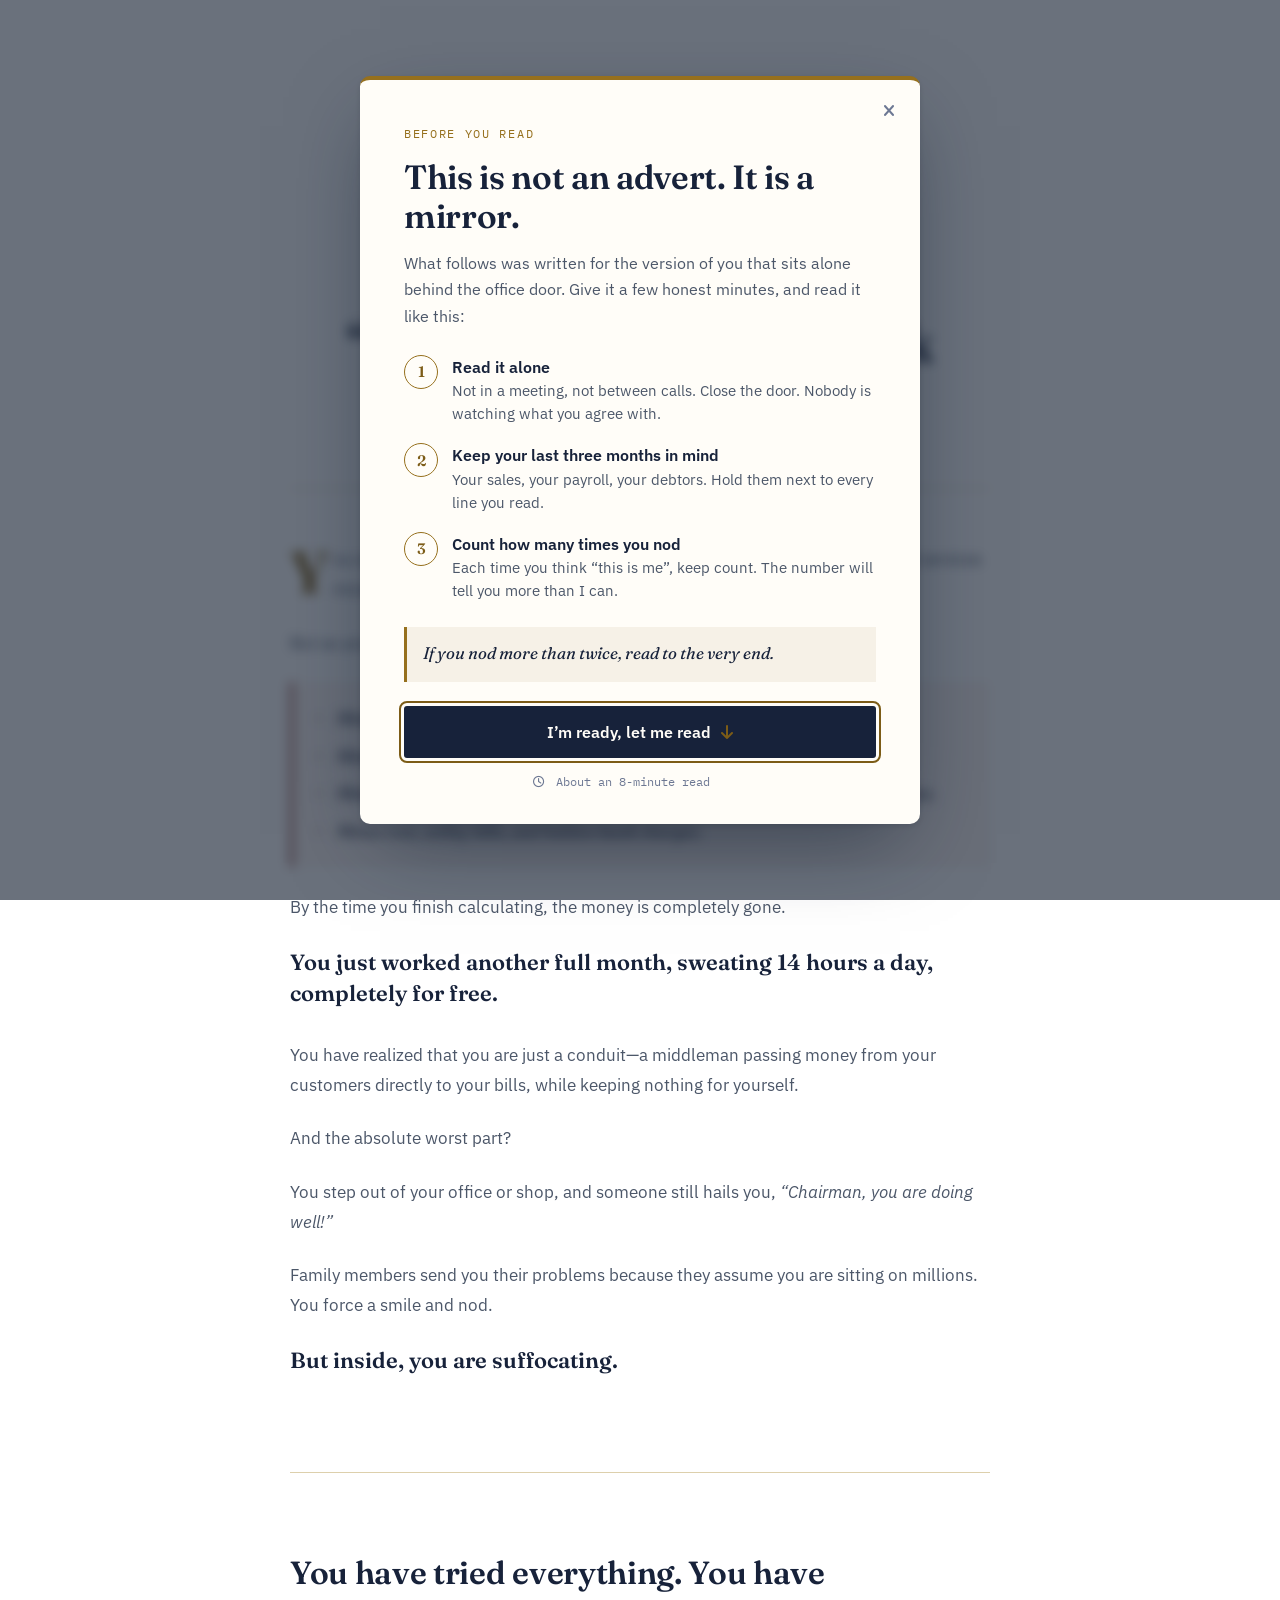
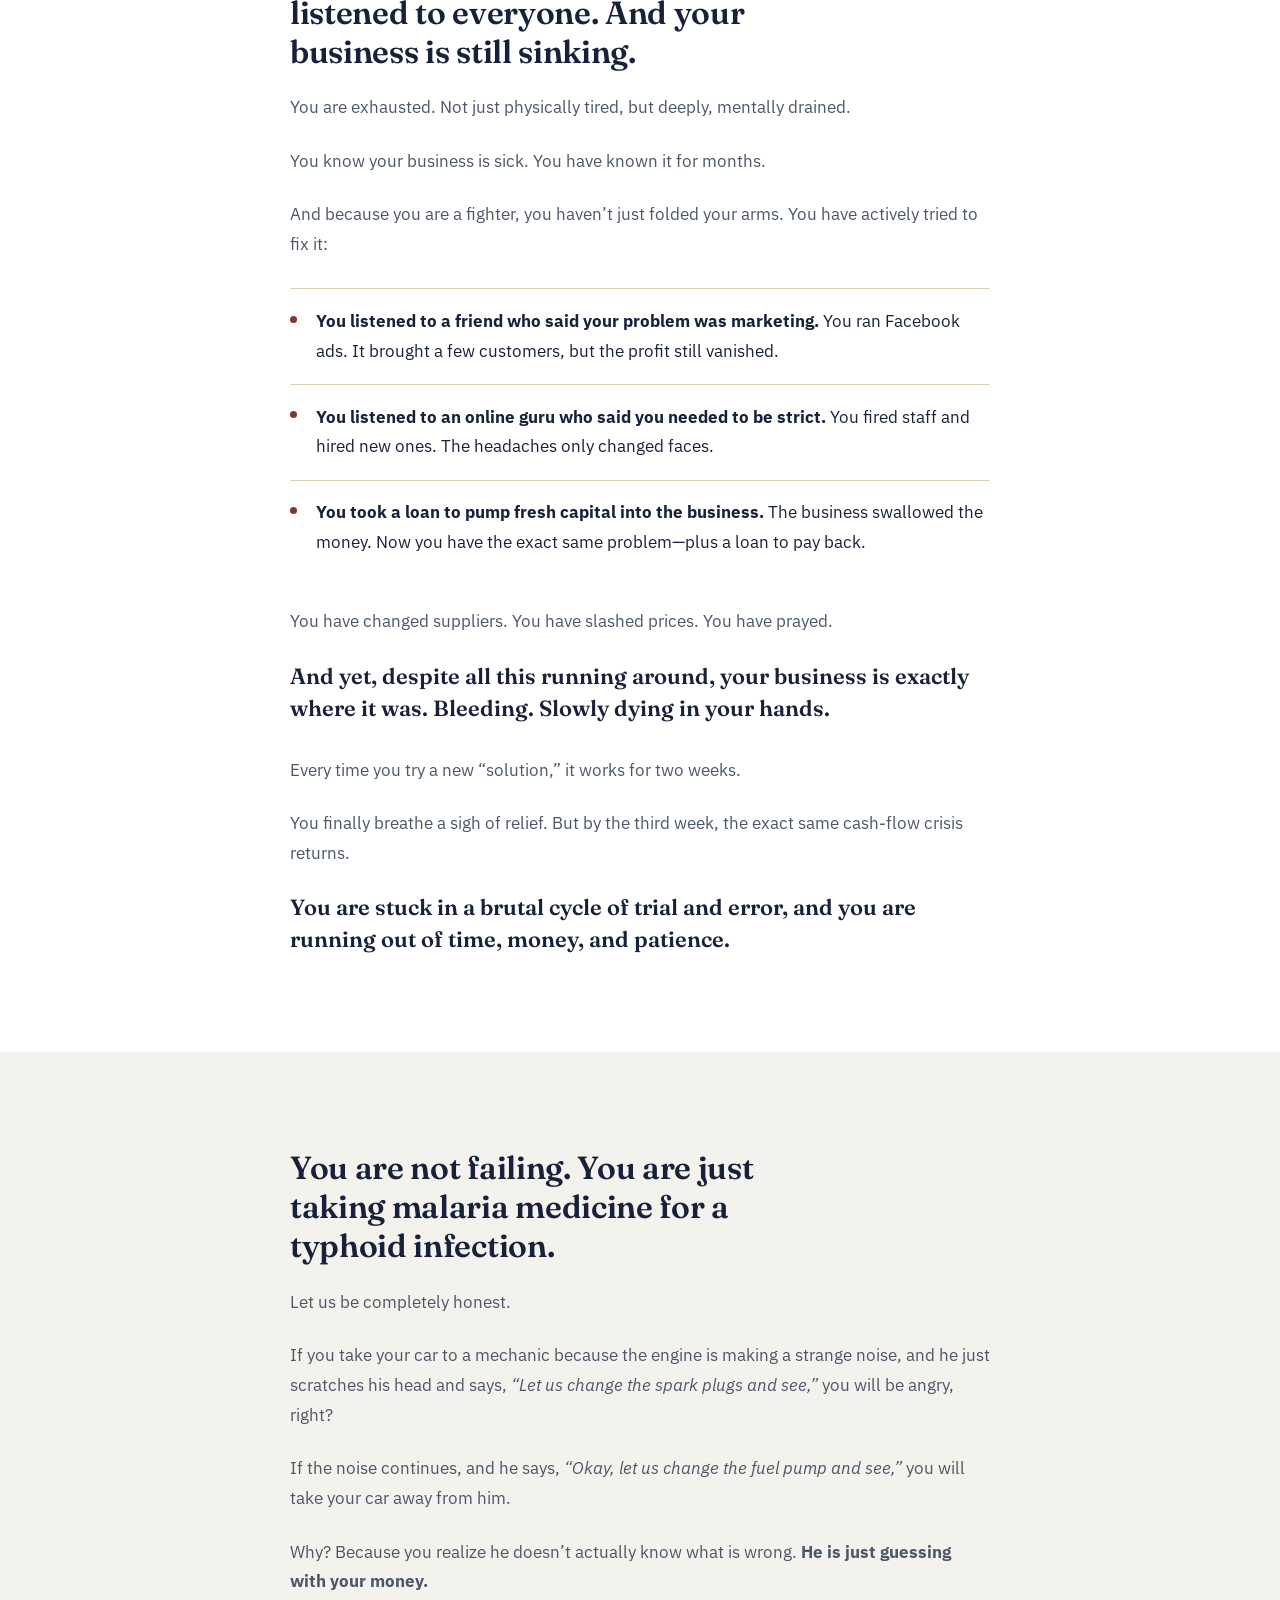
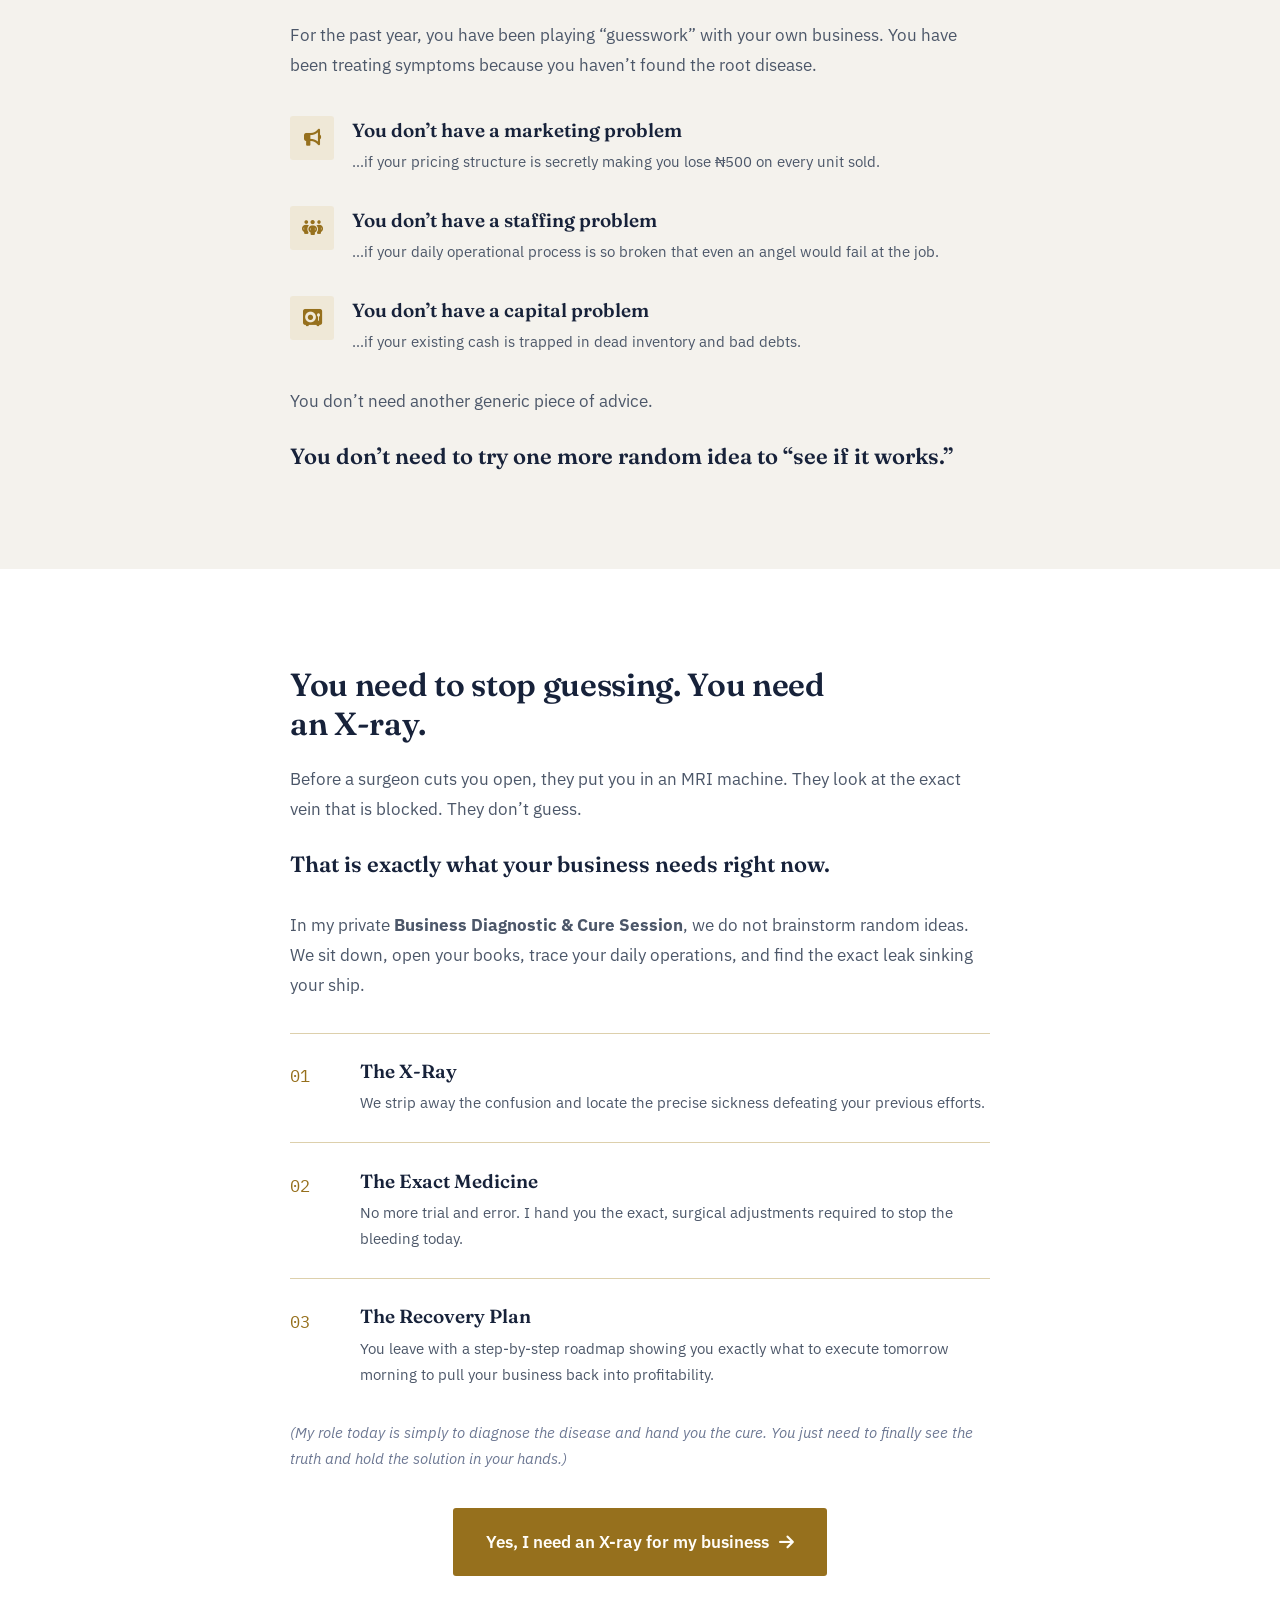
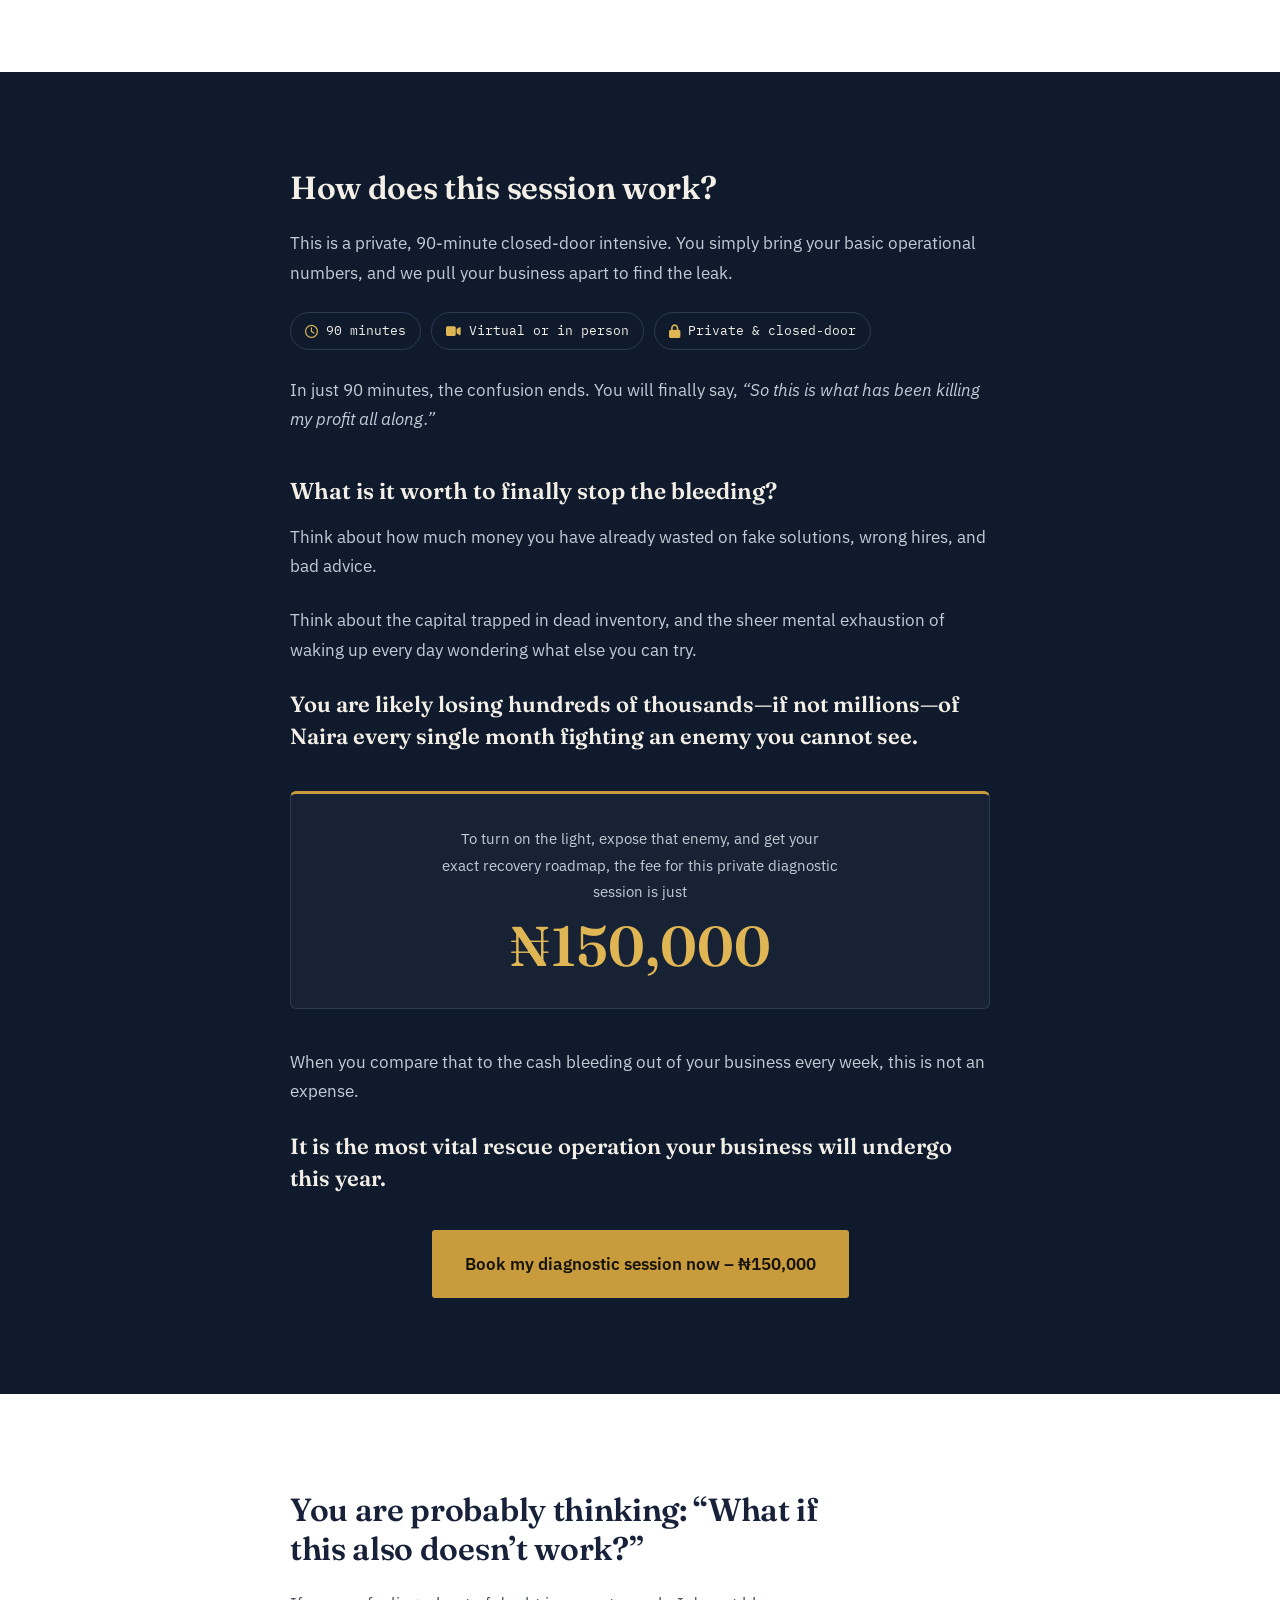
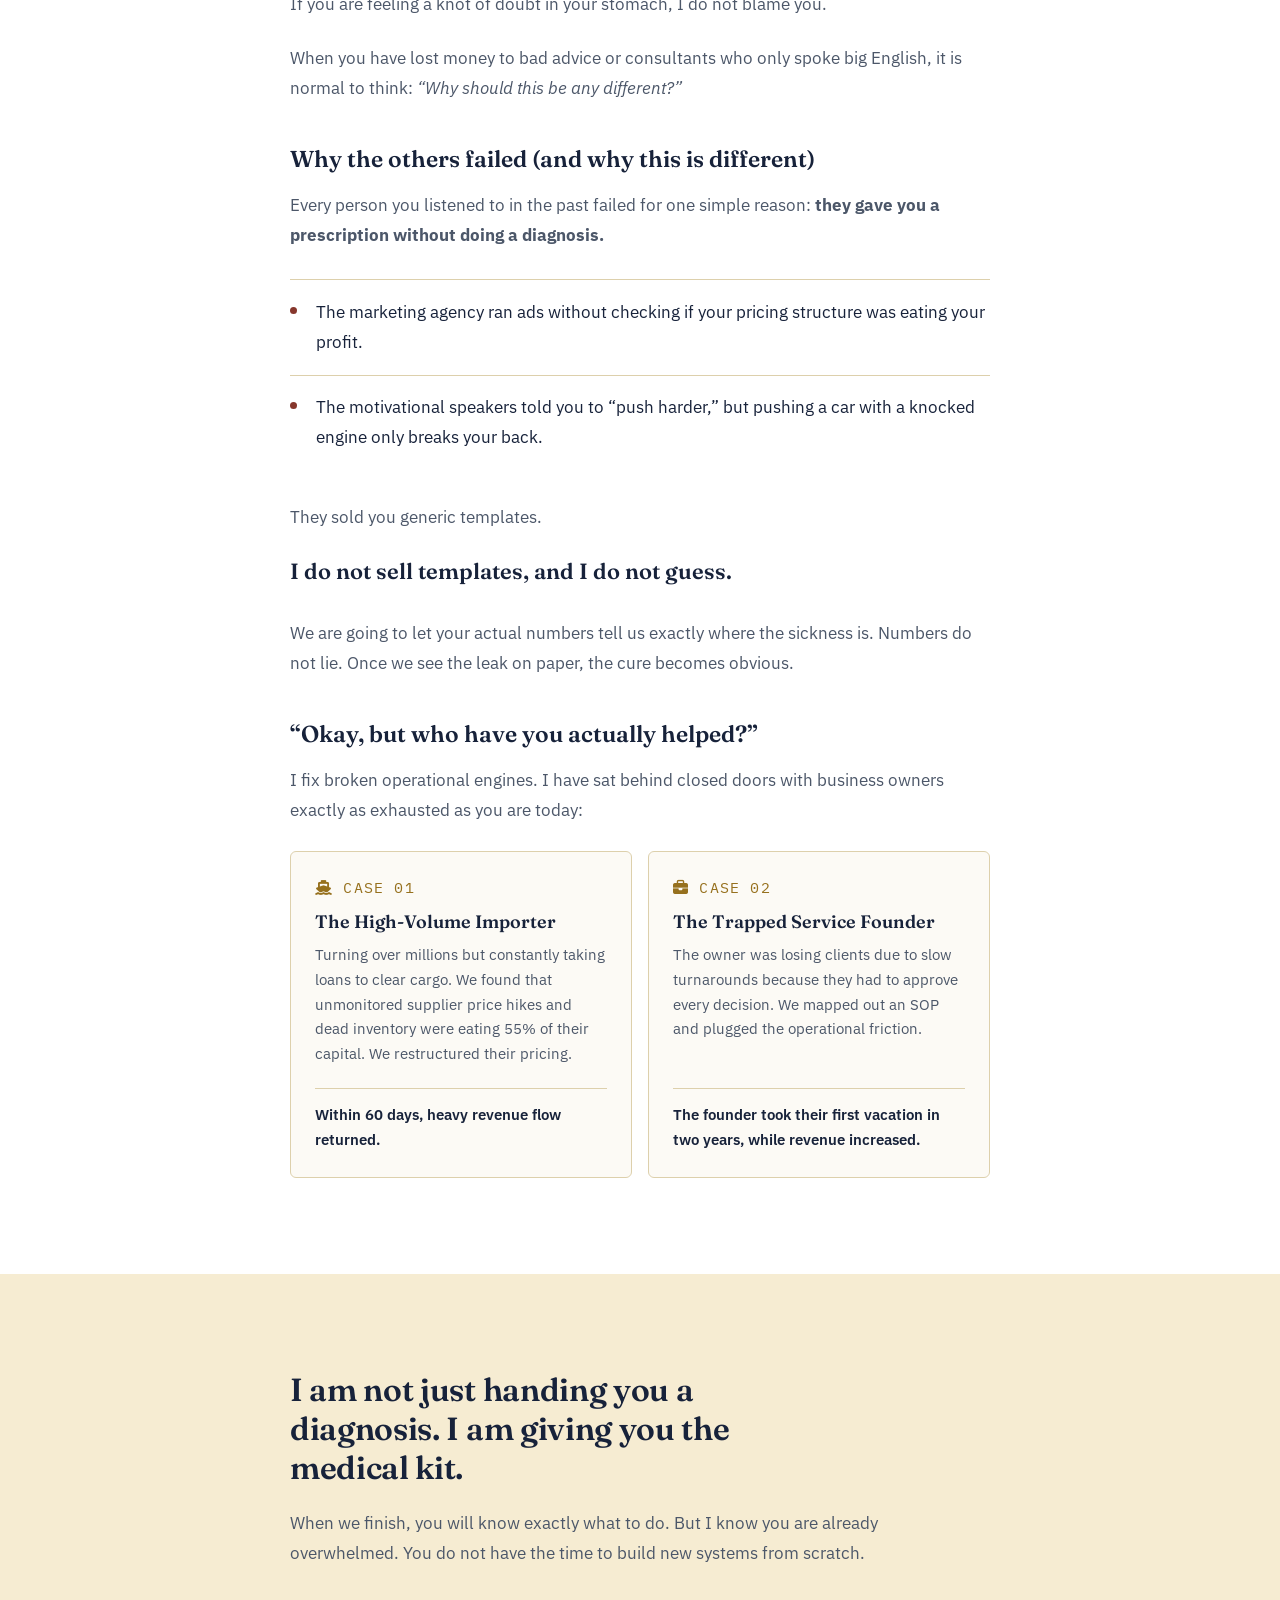
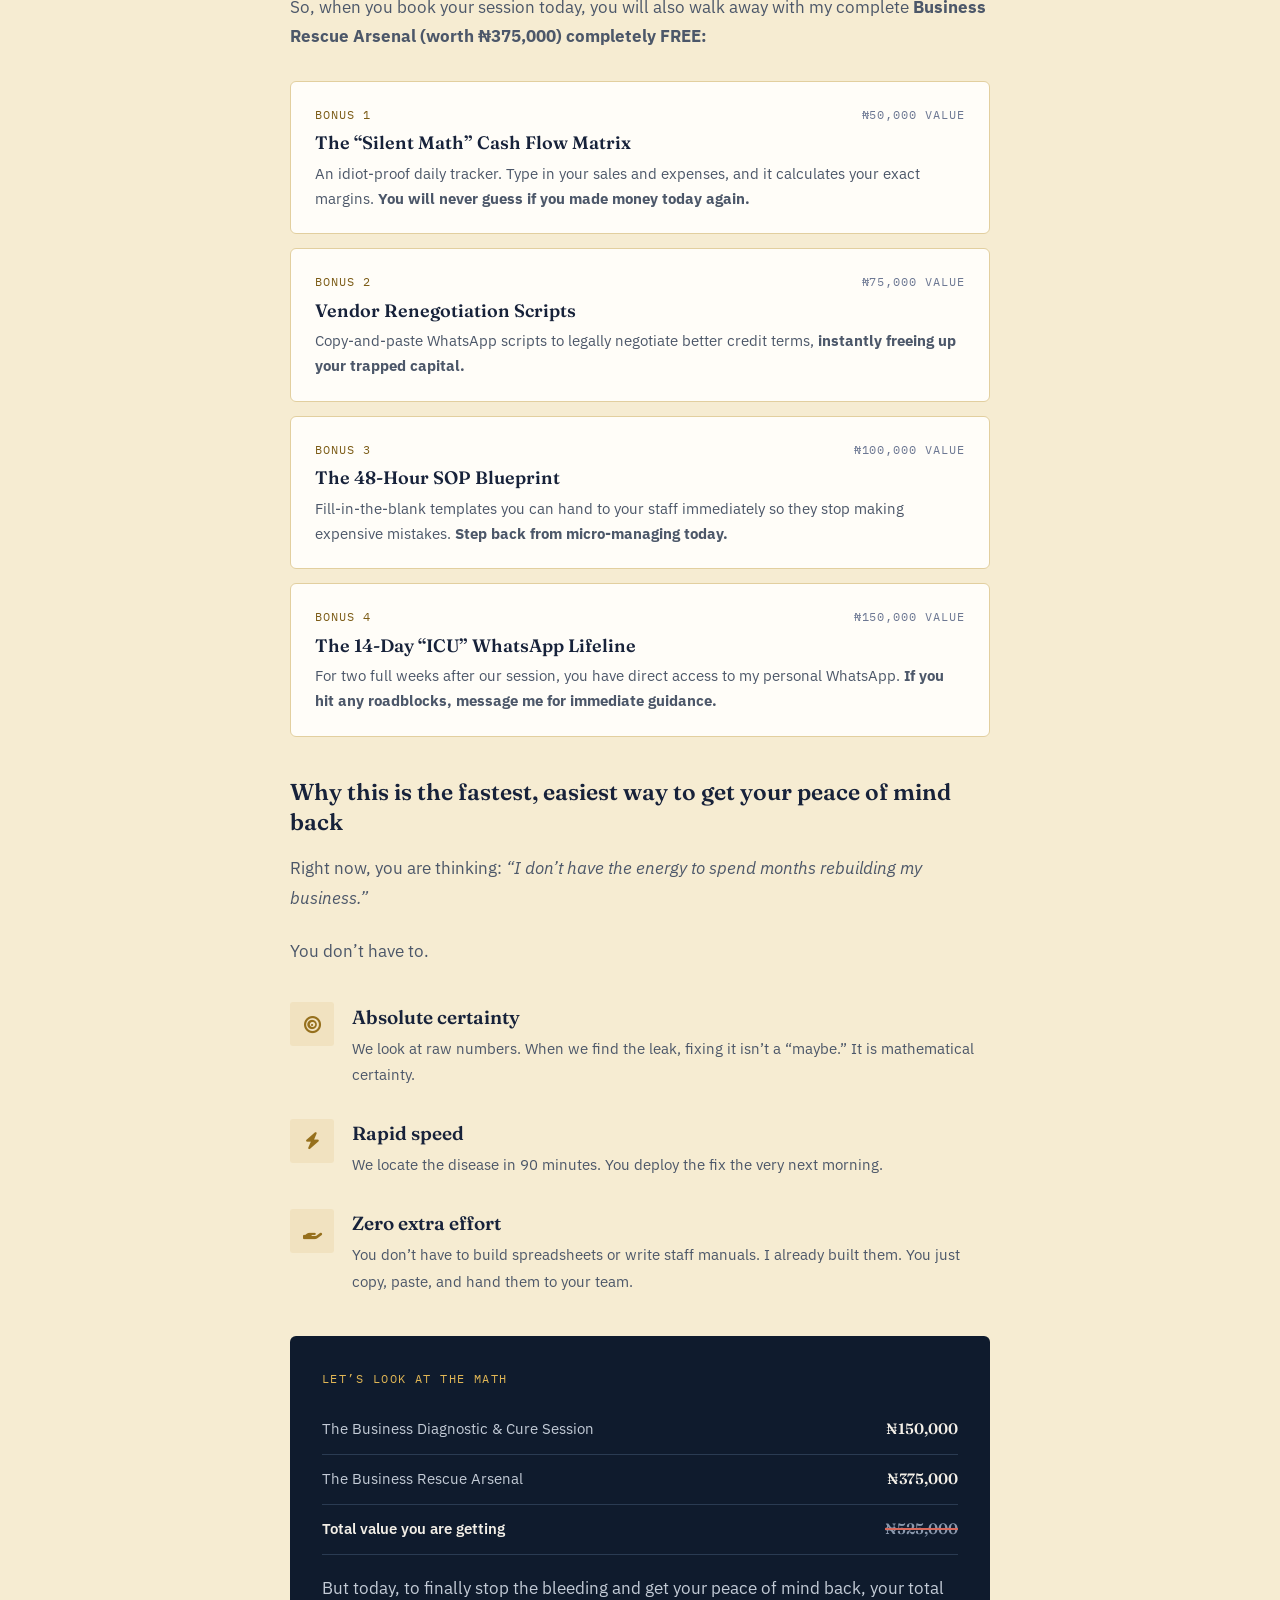
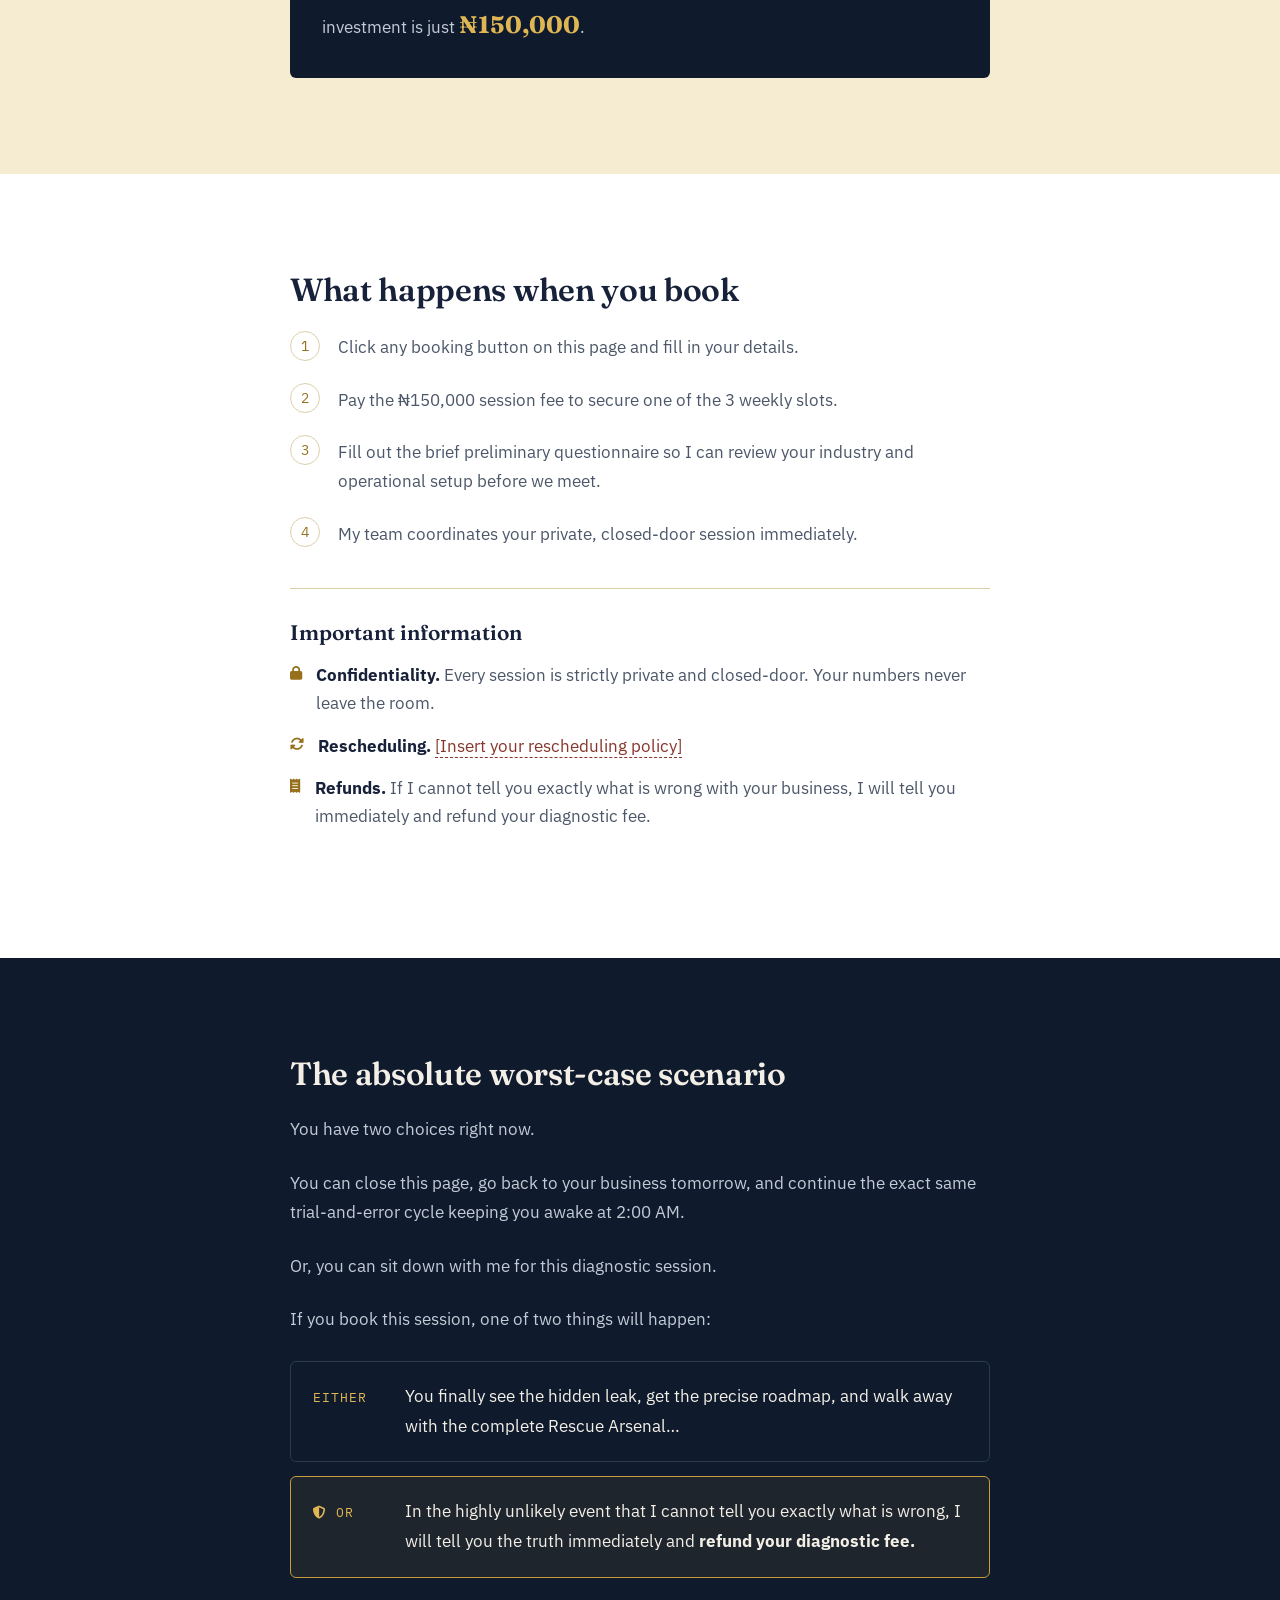
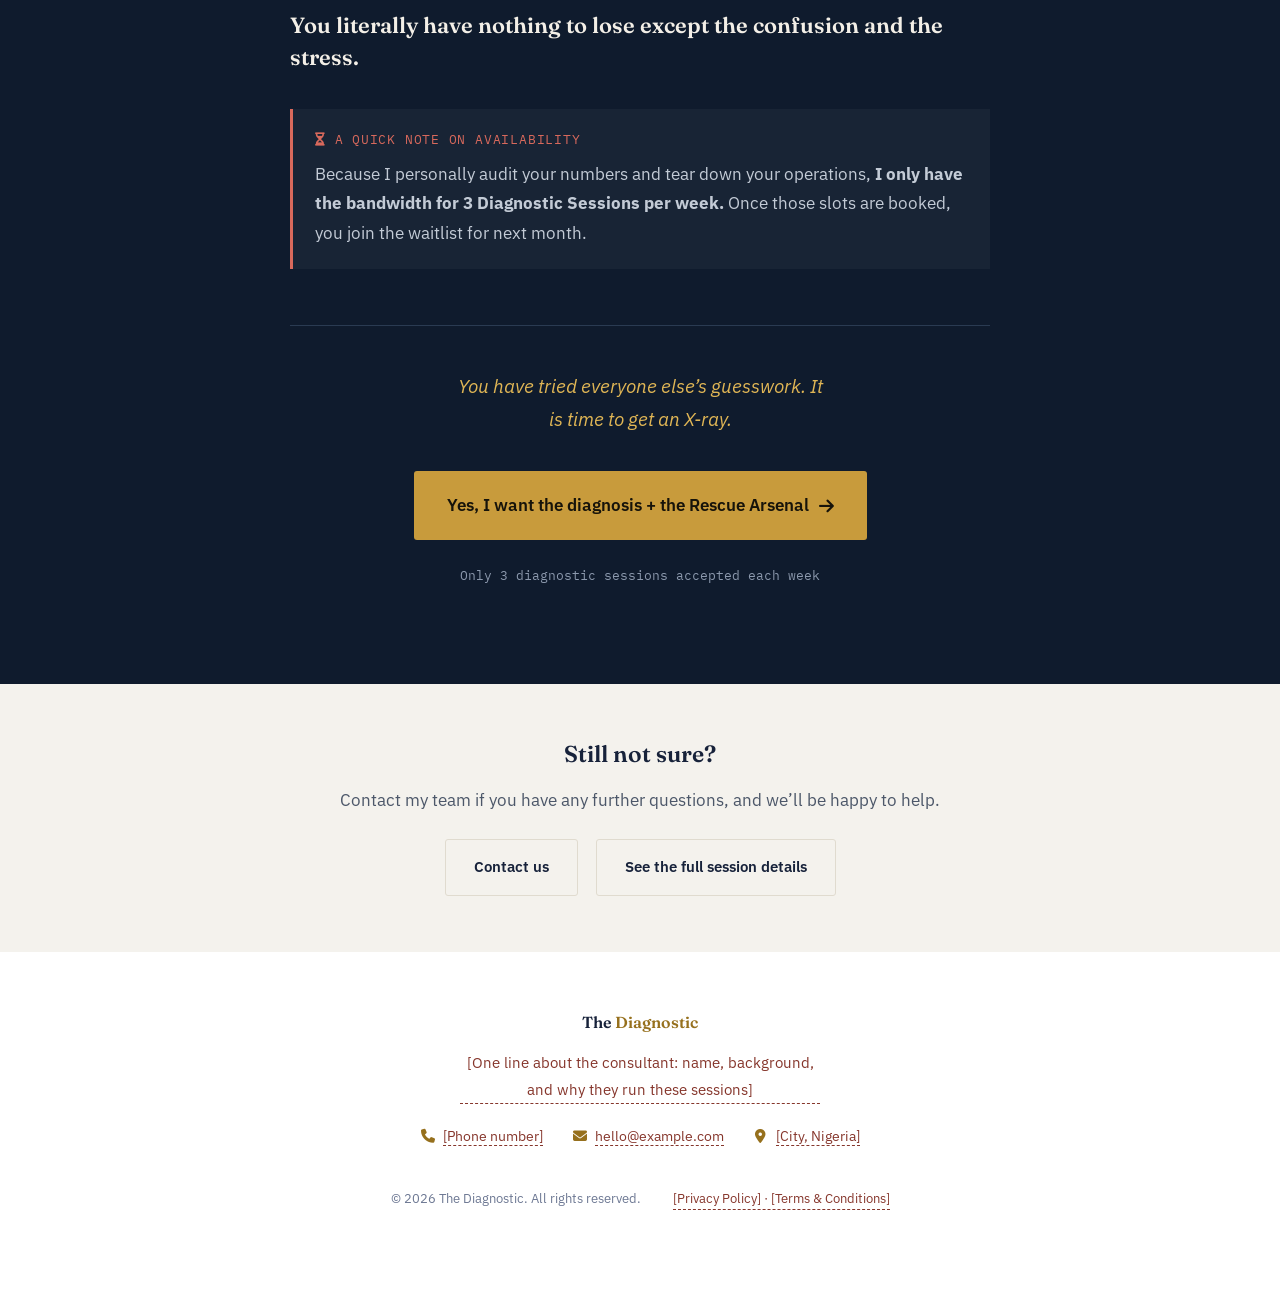
==== commit 670402df: "update: rebuild landing page from sales copy, slim booking page to checkout - Landing page now carri" ====
--- a/index.html
+++ b/index.html
@@ -5,9 +5,9 @@
   <meta charset="UTF-8" />
   <meta name="viewport" content="width=device-width, initial-scale=1" />
   <script>document.documentElement.setAttribute("data-theme", "light");</script>
-  <title>The Business Diagnostic &amp; Roadmap Session</title>
+  <title>The Business Diagnostic &amp; Cure Session</title>
   <meta name="description"
-    content="A private, one-on-one audit that finds where your business is losing money and hands you a week-by-week plan to stop it." />
+    content="A private, 90-minute diagnostic that finds the exact leak draining your profit and hands you the cure. ₦150,000, with the ₦375,000 Business Rescue Arsenal included free." />
   <link rel="preconnect" href="https://fonts.googleapis.com" />
   <link rel="preconnect" href="https://fonts.gstatic.com" crossorigin />
   <link
@@ -31,7 +31,7 @@
       <p class="intro_eyebrow">Before you read</p>
       <h2 class="intro_title" id="intro-title">This is not an advert. It is a mirror.</h2>
       <p class="intro_lede" id="intro-lede">What follows was written for the version of you that sits alone
-        behind the office door. Give it five honest minutes, and read it like this:</p>
+        behind the office door. Give it a few honest minutes, and read it like this:</p>
 
       <ol class="intro_steps">
         <li>
@@ -62,131 +62,442 @@
       <button type="button" class="intro_start" data-intro-close autofocus>
         I&rsquo;m ready, let me read <i class="fa-solid fa-arrow-down" aria-hidden="true"></i>
       </button>
-      <p class="intro_time"><i class="fa-regular fa-clock" aria-hidden="true"></i> About a 5-minute read</p>
+      <p class="intro_time"><i class="fa-regular fa-clock" aria-hidden="true"></i> About an 8-minute read</p>
     </div>
   </dialog>
 
-  <main class="letter_stage">
-    <article class="letter_sheet">
-
-      <header class="letter_head">
-        <p class="letter_brand">The <span>Diagnostic</span></p>
-        <svg class="letter_pulse" viewBox="0 40 480 180" xmlns="http://www.w3.org/2000/svg" focusable="false"
-          aria-hidden="true">
-          <path
-            d="M0,180 L40,180 L60,120 L80,200 L100,60 L120,180 L160,180 L190,140 L220,190 L250,90 L280,180 L320,180 L350,150 L380,170 L410,110 L440,180 L480,180" />
-          <circle cx="100" cy="60" r="9"></circle>
-          <circle cx="250" cy="90" r="9"></circle>
-          <circle cx="410" cy="110" r="9"></circle>
-        </svg>
-      </header>
-
-      <div class="letter_titleblock">
-        <p class="letter_kicker">A heart to heart conversation with the Nigerian business owner who is tired of
-          looking rich while sweating over salary every 25th of the month</p>
-        <h1 class="letter_title" id="letter-title" tabindex="-1">Your business looks big to people outside. But where is
-          the money?</h1>
-        <p class="letter_lede">Let us be completely honest with each other. Nobody else is in the room.</p>
-      </div>
-
-      <section class="letter_section">
-        <h2 class="letter_h2">Because you know the truth that nobody else sees</h2>
-        <p class="letter_p--dropcap">To your church, your friends, and your family, you have made it. You run a company,
-          you employ staff,
-          you have an office, a warehouse, or a store where goods move every day. Then you close your office door,
-          sit behind your desk, and your chest begins to tighten.</p>
+  <main>
+
+    <!-- Opening: the silent math -->
+    <section class="letter_band letter_band--white">
+      <div class="letter_sheet">
+
+        <header class="letter_head">
+          <p class="letter_brand">The <span>Diagnostic</span></p>
+          <svg class="letter_pulse" viewBox="0 40 480 180" xmlns="http://www.w3.org/2000/svg" focusable="false"
+            aria-hidden="true">
+            <path
+              d="M0,180 L40,180 L60,120 L80,200 L100,60 L120,180 L160,180 L190,140 L220,190 L250,90 L280,180 L320,180 L350,150 L380,170 L410,110 L440,180 L480,180" />
+            <circle cx="100" cy="60" r="9"></circle>
+            <circle cx="250" cy="90" r="9"></circle>
+            <circle cx="410" cy="110" r="9"></circle>
+          </svg>
+        </header>
+
+        <div class="letter_titleblock">
+          <p class="letter_kicker">You open your banking app, look at the balance, and ask yourself:</p>
+          <h1 class="letter_title" id="letter-title" tabindex="-1">&ldquo;Who did I actually work for this
+            month?&rdquo;</h1>
+        </div>
+
+        <div class="letter_body">
+          <p class="letter_p--dropcap">You see the credit alerts that dropped this week. Sales were made. Goods and
+            services moved. You should be happy.</p>
+          <p>But as you stare at the screen, the silent, painful math begins in your head:</p>
+
+          <ul class="letter_minus">
+            <li>Minus the supplier you are owing.</li>
+            <li>Minus the crazy cost of diesel and logistics.</li>
+            <li>Minus salaries for staff who you still have to chase every day or nothing gets done.</li>
+            <li>Minus rent, utility bills, and hidden bank charges.</li>
+          </ul>
+
+          <p>By the time you finish calculating, the money is completely gone.</p>
+          <p class="letter_punch">You just worked another full month, sweating 14 hours a day, completely for free.</p>
+          <p>You have realized that you are just a conduit&mdash;a middleman passing money from your customers
+            directly to your bills, while keeping nothing for yourself.</p>
+          <p>And the absolute worst part?</p>
+          <p>You step out of your office or shop, and someone still hails you, <em>&ldquo;Chairman, you are doing
+              well!&rdquo;</em></p>
+          <p>Family members send you their problems because they assume you are sitting on millions. You force a
+            smile and nod.</p>
+          <p class="letter_punch">But inside, you are suffocating.</p>
+        </div>
+      </div>
+    </section>
+
+    <!-- Empathy and agitation -->
+    <section class="letter_band letter_band--white letter_band--ruled">
+      <div class="letter_sheet letter_reveal">
+        <h2 class="letter_h2">You have tried everything. You have listened to everyone. And your business is still
+          sinking.</h2>
+        <p>You are exhausted. Not just physically tired, but deeply, mentally drained.</p>
+        <p>You know your business is sick. You have known it for months.</p>
+        <p>And because you are a fighter, you haven&rsquo;t just folded your arms. You have actively tried to fix it:
+        </p>
+
         <ul class="letter_symptoms">
           <li>
-            <p>It is the 23rd of the month, and you still don't know where next week's payroll is coming from.</p>
-          </li>
-          <li>
-            <p>Customers bought goods on credit three months ago and won't pay up, but your suppliers are blowing up
-              your WhatsApp line demanding cash upfront.</p>
-          </li>
-          <li>
-            <p>The cost of diesel, clearing goods, logistics, and rent is climbing every single week. You are selling
-              in millions of Naira, but when you check your corporate account, the balance is mocking you.</p>
-          </li>
-          <li>
-            <p>The staff you pay to help you act like spectators. If you don't show up in person to shout, monitor,
-              or push, nothing moves. The business cannot run without your physical presence for three straight days.
-            </p>
+            <p><strong>You listened to a friend who said your problem was marketing.</strong> You ran Facebook ads.
+              It brought a few customers, but the profit still vanished.</p>
+          </li>
+          <li>
+            <p><strong>You listened to an online guru who said you needed to be strict.</strong> You fired staff and
+              hired new ones. The headaches only changed faces.</p>
+          </li>
+          <li>
+            <p><strong>You took a loan to pump fresh capital into the business.</strong> The business swallowed the
+              money. Now you have the exact same problem&mdash;plus a loan to pay back.</p>
           </li>
         </ul>
-        <p class="letter_thought">You sit there thinking: &ldquo;I am making sales. Money is
-          entering this account. Why am I struggling like this? Where did all the money go?&rdquo;</p>
-      </section>
-
-      <section class="letter_section">
-        <h2 class="letter_h2">You are pouring water into a basket</h2>
-        <p>Your business is not suffering because the economy is tough. Yes, inflation and exchange rates are
-          rough, but other businesses in your exact same space are making clean profit and expanding with sanity.
-          Your business is suffering because it has internal leaks. It rarely collapses overnight, it bleeds out
-          slowly.</p>
+
+        <p class="letter_gap">You have changed suppliers. You have slashed prices. You have prayed.</p>
+        <p class="letter_punch">And yet, despite all this running around, your business is exactly where it was.
+          Bleeding. Slowly dying in your hands.</p>
+        <p>Every time you try a new &ldquo;solution,&rdquo; it works for two weeks.</p>
+        <p>You finally breathe a sigh of relief. But by the third week, the exact same cash-flow crisis returns.</p>
+        <p class="letter_punch">You are stuck in a brutal cycle of trial and error, and you are running out of time,
+          money, and patience.</p>
+      </div>
+    </section>
+
+    <!-- The logical pivot -->
+    <section class="letter_band letter_band--gray">
+      <div class="letter_sheet letter_reveal">
+        <h2 class="letter_h2">You are not failing. You are just taking malaria medicine for a typhoid infection.</h2>
+        <p>Let us be completely honest.</p>
+        <p>If you take your car to a mechanic because the engine is making a strange noise, and he just scratches his
+          head and says, <em>&ldquo;Let us change the spark plugs and see,&rdquo;</em> you will be angry, right?</p>
+        <p>If the noise continues, and he says, <em>&ldquo;Okay, let us change the fuel pump and see,&rdquo;</em> you
+          will take your car away from him.</p>
+        <p>Why? Because you realize he doesn&rsquo;t actually know what is wrong. <strong>He is just guessing with
+            your money.</strong></p>
+        <p>For the past year, you have been playing &ldquo;guesswork&rdquo; with your own business. You have been
+          treating symptoms because you haven&rsquo;t found the root disease.</p>
+
         <div class="letter_leaks">
           <div class="letter_leak">
-            <div class="letter_leak-icon"><i class="fa-solid fa-chart-line" aria-hidden="true"></i></div>
-            <h3>Your margins are fake</h3>
-            <p>You think you made a 20% margin, but by the time you factor hidden logistics, bank charges, demurrage,
-              damaged goods, and utility costs, you actually sold at a loss.</p>
+            <div class="letter_leak-icon"><i class="fa-solid fa-bullhorn" aria-hidden="true"></i></div>
+            <h3>You don&rsquo;t have a marketing problem</h3>
+            <p>&hellip;if your pricing structure is secretly making you lose ₦500 on every unit sold.</p>
           </div>
           <div class="letter_leak">
-            <div class="letter_leak-icon"><i class="fa-solid fa-box-archive" aria-hidden="true"></i></div>
-            <h3>Your money is trapped in dead places</h3>
-            <p>It's sitting in uncollected debts from friends and old customers, or parked in slow-moving stock that
-              has been gathering dust on shelves for eight months.</p>
+            <div class="letter_leak-icon"><i class="fa-solid fa-people-group" aria-hidden="true"></i></div>
+            <h3>You don&rsquo;t have a staffing problem</h3>
+            <p>&hellip;if your daily operational process is so broken that even an angel would fail at the job.</p>
           </div>
           <div class="letter_leak">
-            <div class="letter_leak-icon"><i class="fa-solid fa-user-clock" aria-hidden="true"></i></div>
-            <h3>The founder bottleneck</h3>
-            <p>You are doing the job of the accountant, the marketing lead, the debt collector, and the manager. You
-              are not running a company, you are running a high-risk daily struggle that will collapse the day you
-              fall sick.</p>
-          </div>
-        </div>
-      </section>
-
-      <blockquote class="letter_quote">
-        <p>Praying about it won't fix bad numbers. Pushing harder and sleeping only 3 hours a night won't fix it
-          either. When an engine is broken, stepping harder on the accelerator only blows the engine.</p>
-      </blockquote>
-
-      <section class="letter_section">
-        <h2 class="letter_h2">The Business Diagnostic &amp; Roadmap Session</h2>
-        <p>A private, one-on-one consultation, in person or on a closed video call, built around three things.</p>
+            <div class="letter_leak-icon"><i class="fa-solid fa-vault" aria-hidden="true"></i></div>
+            <h3>You don&rsquo;t have a capital problem</h3>
+            <p>&hellip;if your existing cash is trapped in dead inventory and bad debts.</p>
+          </div>
+        </div>
+
+        <p class="letter_gap">You don&rsquo;t need another generic piece of advice.</p>
+        <p class="letter_punch">You don&rsquo;t need to try one more random idea to &ldquo;see if it works.&rdquo;</p>
+      </div>
+    </section>
+
+    <!-- The solution -->
+    <section class="letter_band letter_band--white">
+      <div class="letter_sheet letter_reveal">
+        <h2 class="letter_h2">You need to stop guessing. You need an X-ray.</h2>
+        <p>Before a surgeon cuts you open, they put you in an MRI machine. They look at the exact vein that is
+          blocked. They don&rsquo;t guess.</p>
+        <p class="letter_punch">That is exactly what your business needs right now.</p>
+        <p>In my private <strong>Business Diagnostic &amp; Cure Session</strong>, we do not brainstorm random ideas.
+          We sit down, open your books, trace your daily operations, and find the exact leak sinking your ship.</p>
+
         <div class="letter_steps">
           <div class="letter_step">
             <span class="letter_step-index">01</span>
-            <h3>Find the leaks</h3>
-            <p>I strip down your books, your inventory flow, your pricing, and your daily operations, and point
-              directly to where your cash is disappearing.</p>
+            <h3>The X-Ray</h3>
+            <p>We strip away the confusion and locate the precise sickness defeating your previous efforts.</p>
           </div>
           <div class="letter_step">
             <span class="letter_step-index">02</span>
-            <h3>Design the remedy</h3>
-            <p>I map out the exact structural, pricing, and operational adjustments you must make to stop the
-              bleeding and protect your cash.</p>
+            <h3>The Exact Medicine</h3>
+            <p>No more trial and error. I hand you the exact, surgical adjustments required to stop the bleeding
+              today.</p>
           </div>
           <div class="letter_step">
             <span class="letter_step-index">03</span>
-            <h3>Draft the blueprint</h3>
-            <p>You walk away with a crystal-clear, sequential roadmap: do this in week one, fix this in week two,
-              renegotiate this supplier term immediately.</p>
-          </div>
-        </div>
-      </section>
-
-      <section class="letter_close">
-        <h2 class="letter_h2">The question isn't whether you can afford to book a session now.</h2>
-        <p class="letter_afterword">It's whether you still have time to hesitate.</p>
+            <h3>The Recovery Plan</h3>
+            <p>You leave with a step-by-step roadmap showing you exactly what to execute tomorrow morning to pull your
+              business back into profitability.</p>
+          </div>
+        </div>
+
+        <p class="letter_aside">(My role today is simply to diagnose the disease and hand you the cure. You just need
+          to finally see the truth and hold the solution in your hands.)</p>
+
         <div class="letter_actions">
-          <a href="book-your-session.html" class="btn btn--primary btn--large">Book your diagnostic session</a>
-          <a href="the-diagnostic.html" class="btn btn--ghost btn--large">See what's included</a>
-        </div>
-        <p class="letter_note">Only 3 diagnostic audits accepted each week</p>
-      </section>
-
-      <footer class="letter_foot">
+          <a href="book-your-session.html" class="btn btn--primary btn--large">Yes, I need an X-ray for my business
+            <i class="fa-solid fa-arrow-right" aria-hidden="true"></i></a>
+        </div>
+      </div>
+    </section>
+
+    <!-- The price anchor -->
+    <section class="letter_band letter_band--dark">
+      <div class="letter_sheet letter_reveal">
+        <h2 class="letter_h2">How does this session work?</h2>
+        <p>This is a private, 90-minute closed-door intensive. You simply bring your basic operational numbers, and
+          we pull your business apart to find the leak.</p>
+
+        <ul class="letter_facts">
+          <li><i class="fa-regular fa-clock" aria-hidden="true"></i><span>90 minutes</span></li>
+          <li><i class="fa-solid fa-video" aria-hidden="true"></i><span>Virtual or in person</span></li>
+          <li><i class="fa-solid fa-lock" aria-hidden="true"></i><span>Private &amp; closed-door</span></li>
+        </ul>
+
+        <p>In just 90 minutes, the confusion ends. You will finally say, <em>&ldquo;So this is what has been killing
+            my profit all along.&rdquo;</em></p>
+
+        <h3 class="letter_h3">What is it worth to finally stop the bleeding?</h3>
+        <p>Think about how much money you have already wasted on fake solutions, wrong hires, and bad advice.</p>
+        <p>Think about the capital trapped in dead inventory, and the sheer mental exhaustion of waking up every day
+          wondering what else you can try.</p>
+        <p class="letter_punch">You are likely losing hundreds of thousands&mdash;if not millions&mdash;of Naira every
+          single month fighting an enemy you cannot see.</p>
+
+        <div class="letter_price">
+          <p class="letter_price-label">To turn on the light, expose that enemy, and get your exact recovery roadmap,
+            the fee for this private diagnostic session is just</p>
+          <p class="letter_price-value">₦150,000</p>
+        </div>
+
+        <p>When you compare that to the cash bleeding out of your business every week, this is not an expense.</p>
+        <p class="letter_punch">It is the most vital rescue operation your business will undergo this year.</p>
+
+        <div class="letter_actions">
+          <a href="book-your-session.html" class="btn btn--primary btn--large">Book my diagnostic session now
+            &ndash; ₦150,000</a>
+        </div>
+      </div>
+    </section>
+
+    <!-- Objection handling -->
+    <section class="letter_band letter_band--white">
+      <div class="letter_sheet letter_reveal">
+        <h2 class="letter_h2">You are probably thinking: &ldquo;What if this also doesn&rsquo;t work?&rdquo;</h2>
+        <p>If you are feeling a knot of doubt in your stomach, I do not blame you.</p>
+        <p>When you have lost money to bad advice or consultants who only spoke big English, it is normal to think:
+          <em>&ldquo;Why should this be any different?&rdquo;</em></p>
+
+        <h3 class="letter_h3">Why the others failed (and why this is different)</h3>
+        <p>Every person you listened to in the past failed for one simple reason: <strong>they gave you a
+            prescription without doing a diagnosis.</strong></p>
+        <ul class="letter_symptoms">
+          <li>
+            <p>The marketing agency ran ads without checking if your pricing structure was eating your profit.</p>
+          </li>
+          <li>
+            <p>The motivational speakers told you to &ldquo;push harder,&rdquo; but pushing a car with a knocked
+              engine only breaks your back.</p>
+          </li>
+        </ul>
+        <p class="letter_gap">They sold you generic templates.</p>
+        <p class="letter_punch">I do not sell templates, and I do not guess.</p>
+        <p>We are going to let your actual numbers tell us exactly where the sickness is. Numbers do not lie. Once we
+          see the leak on paper, the cure becomes obvious.</p>
+
+        <h3 class="letter_h3">&ldquo;Okay, but who have you actually helped?&rdquo;</h3>
+        <p>I fix broken operational engines. I have sat behind closed doors with business owners exactly as exhausted
+          as you are today:</p>
+
+        <div class="letter_cases">
+          <article class="letter_case">
+            <p class="letter_case-tag"><i class="fa-solid fa-ship" aria-hidden="true"></i> Case 01</p>
+            <h4>The High-Volume Importer</h4>
+            <p>Turning over millions but constantly taking loans to clear cargo. We found that unmonitored supplier
+              price hikes and dead inventory were eating 55% of their capital. We restructured their pricing.</p>
+            <p class="letter_case-result">Within 60 days, heavy revenue flow returned.</p>
+          </article>
+          <article class="letter_case">
+            <p class="letter_case-tag"><i class="fa-solid fa-briefcase" aria-hidden="true"></i> Case 02</p>
+            <h4>The Trapped Service Founder</h4>
+            <p>The owner was losing clients due to slow turnarounds because they had to approve every decision. We
+              mapped out an SOP and plugged the operational friction.</p>
+            <p class="letter_case-result">The founder took their first vacation in two years, while revenue
+              increased.</p>
+          </article>
+        </div>
+      </div>
+    </section>
+
+    <!-- The value stack -->
+    <section class="letter_band letter_band--gold">
+      <div class="letter_sheet letter_reveal">
+        <h2 class="letter_h2">I am not just handing you a diagnosis. I am giving you the medical kit.</h2>
+        <p>When we finish, you will know exactly what to do. But I know you are already overwhelmed. You do not have
+          the time to build new systems from scratch.</p>
+        <p>So, when you book your session today, you will also walk away with my complete <strong>Business Rescue
+            Arsenal (worth ₦375,000) completely FREE:</strong></p>
+
+        <div class="letter_bonuses">
+          <article class="letter_bonus">
+            <p class="letter_bonus-head"><span>Bonus 1</span><span class="letter_bonus-value">₦50,000 value</span></p>
+            <h4>The &ldquo;Silent Math&rdquo; Cash Flow Matrix</h4>
+            <p>An idiot-proof daily tracker. Type in your sales and expenses, and it calculates your exact margins.
+              <strong>You will never guess if you made money today again.</strong></p>
+          </article>
+          <article class="letter_bonus">
+            <p class="letter_bonus-head"><span>Bonus 2</span><span class="letter_bonus-value">₦75,000 value</span></p>
+            <h4>Vendor Renegotiation Scripts</h4>
+            <p>Copy-and-paste WhatsApp scripts to legally negotiate better credit terms, <strong>instantly freeing up
+                your trapped capital.</strong></p>
+          </article>
+          <article class="letter_bonus">
+            <p class="letter_bonus-head"><span>Bonus 3</span><span class="letter_bonus-value">₦100,000 value</span>
+            </p>
+            <h4>The 48-Hour SOP Blueprint</h4>
+            <p>Fill-in-the-blank templates you can hand to your staff immediately so they stop making expensive
+              mistakes. <strong>Step back from micro-managing today.</strong></p>
+          </article>
+          <article class="letter_bonus">
+            <p class="letter_bonus-head"><span>Bonus 4</span><span class="letter_bonus-value">₦150,000 value</span>
+            </p>
+            <h4>The 14-Day &ldquo;ICU&rdquo; WhatsApp Lifeline</h4>
+            <p>For two full weeks after our session, you have direct access to my personal WhatsApp. <strong>If you
+                hit any roadblocks, message me for immediate guidance.</strong></p>
+          </article>
+        </div>
+
+        <h3 class="letter_h3">Why this is the fastest, easiest way to get your peace of mind back</h3>
+        <p>Right now, you are thinking: <em>&ldquo;I don&rsquo;t have the energy to spend months rebuilding my
+            business.&rdquo;</em></p>
+        <p>You don&rsquo;t have to.</p>
+
+        <div class="letter_leaks">
+          <div class="letter_leak">
+            <div class="letter_leak-icon"><i class="fa-solid fa-bullseye" aria-hidden="true"></i></div>
+            <h3>Absolute certainty</h3>
+            <p>We look at raw numbers. When we find the leak, fixing it isn&rsquo;t a &ldquo;maybe.&rdquo; It is
+              mathematical certainty.</p>
+          </div>
+          <div class="letter_leak">
+            <div class="letter_leak-icon"><i class="fa-solid fa-bolt" aria-hidden="true"></i></div>
+            <h3>Rapid speed</h3>
+            <p>We locate the disease in 90 minutes. You deploy the fix the very next morning.</p>
+          </div>
+          <div class="letter_leak">
+            <div class="letter_leak-icon"><i class="fa-solid fa-hand-holding" aria-hidden="true"></i></div>
+            <h3>Zero extra effort</h3>
+            <p>You don&rsquo;t have to build spreadsheets or write staff manuals. I already built them. You just copy,
+              paste, and hand them to your team.</p>
+          </div>
+        </div>
+
+        <div class="letter_math" aria-labelledby="math-title">
+          <p class="letter_math-title" id="math-title">Let&rsquo;s look at the math</p>
+          <dl>
+            <div>
+              <dt>The Business Diagnostic &amp; Cure Session</dt>
+              <dd>₦150,000</dd>
+            </div>
+            <div>
+              <dt>The Business Rescue Arsenal</dt>
+              <dd>₦375,000</dd>
+            </div>
+            <div class="letter_math-total">
+              <dt>Total value you are getting</dt>
+              <dd><s>₦525,000</s></dd>
+            </div>
+          </dl>
+          <p class="letter_math-today">But today, to finally stop the bleeding and get your peace of mind back, your
+            total investment is just <strong>₦150,000</strong>.</p>
+        </div>
+      </div>
+    </section>
+
+    <!-- What happens when you book (moved from the booking page) -->
+    <section class="letter_band letter_band--white">
+      <div class="letter_sheet letter_reveal">
+        <h2 class="letter_h2">What happens when you book</h2>
+        <ol class="steps letter_booksteps">
+          <li>
+            <p>Click any booking button on this page and fill in your details.</p>
+          </li>
+          <li>
+            <p>Pay the ₦150,000 session fee to secure one of the 3 weekly slots.</p>
+          </li>
+          <li>
+            <p>Fill out the brief preliminary questionnaire so I can review your industry and operational setup
+              before we meet.</p>
+          </li>
+          <li>
+            <p>My team coordinates your private, closed-door session immediately.</p>
+          </li>
+        </ol>
+
+        <div class="detail-block letter_info">
+          <h3>Important information</h3>
+          <ul>
+            <li><i class="fa-solid fa-lock" aria-hidden="true"></i><span><strong>Confidentiality.</strong> Every
+                session is strictly private and closed-door. Your numbers never leave the room.</span></li>
+            <li><i class="fa-solid fa-rotate" aria-hidden="true"></i><span><strong>Rescheduling.</strong> <span
+                  class="fill-me">[Insert your rescheduling policy]</span></span></li>
+            <li><i class="fa-solid fa-receipt" aria-hidden="true"></i><span><strong>Refunds.</strong> If I cannot
+                tell you exactly what is wrong with your business, I will tell you immediately and refund your
+                diagnostic fee.</span></li>
+          </ul>
+        </div>
+      </div>
+    </section>
+
+    <!-- The final close and guarantee -->
+    <section class="letter_band letter_band--dark">
+      <div class="letter_sheet letter_reveal">
+        <h2 class="letter_h2">The absolute worst-case scenario</h2>
+        <p>You have two choices right now.</p>
+        <p>You can close this page, go back to your business tomorrow, and continue the exact same trial-and-error
+          cycle keeping you awake at 2:00 AM.</p>
+        <p>Or, you can sit down with me for this diagnostic session.</p>
+        <p>If you book this session, one of two things will happen:</p>
+
+        <div class="letter_outcomes">
+          <div class="letter_outcome">
+            <span class="letter_outcome-label">Either</span>
+            <p>You finally see the hidden leak, get the precise roadmap, and walk away with the complete Rescue
+              Arsenal&hellip;</p>
+          </div>
+          <div class="letter_outcome letter_outcome--guarantee">
+            <span class="letter_outcome-label"><i class="fa-solid fa-shield-halved" aria-hidden="true"></i>
+              Or</span>
+            <p>In the highly unlikely event that I cannot tell you exactly what is wrong, I will tell you the truth
+              immediately and <strong>refund your diagnostic fee.</strong></p>
+          </div>
+        </div>
+
+        <p class="letter_punch">You literally have nothing to lose except the confusion and the stress.</p>
+
+        <div class="letter_scarcity">
+          <p class="letter_scarcity-title"><i class="fa-solid fa-hourglass-half" aria-hidden="true"></i> A quick
+            note on availability</p>
+          <p>Because I personally audit your numbers and tear down your operations, <strong>I only have the bandwidth
+              for 3 Diagnostic Sessions per week.</strong> Once those slots are booked, you join the waitlist for next
+            month.</p>
+        </div>
+
+        <div class="letter_close">
+          <p class="letter_afterword">You have tried everyone else&rsquo;s guesswork. It is time to get an X-ray.</p>
+          <div class="letter_actions">
+            <a href="book-your-session.html" class="btn btn--primary btn--large">Yes, I want the diagnosis + the
+              Rescue Arsenal <i class="fa-solid fa-arrow-right" aria-hidden="true"></i></a>
+          </div>
+          <p class="letter_note">Only 3 diagnostic sessions accepted each week</p>
+        </div>
+      </div>
+    </section>
+
+    <!-- Still not sure (moved from the booking page) -->
+    <section class="letter_band letter_band--gray letter_band--compact">
+      <div class="letter_sheet letter_reveal letter_unsure">
+        <h2 class="letter_h3">Still not sure?</h2>
+        <p>Contact my team if you have any further questions, and we&rsquo;ll be happy to help.</p>
+        <div class="letter_actions">
+          <a href="mailto:hello@example.com" class="btn btn--ghost">Contact us</a>
+          <a href="the-diagnostic.html" class="btn btn--ghost">See the full session details</a>
+        </div>
+      </div>
+    </section>
+
+  </main>
+
+  <footer class="letter_band letter_band--white letter_band--compact">
+    <div class="letter_sheet">
+      <div class="letter_foot">
         <p class="letter_foot-brand">The <span>Diagnostic</span></p>
         <p class="fill-me letter_foot-bio">[One line about the consultant: name, background, and why they run these
           sessions]</p>
@@ -197,17 +508,16 @@
           <div><i class="fa-solid fa-location-dot" aria-hidden="true"></i><span class="fill-me">[City, Nigeria]</span>
           </div>
         </div>
-      </footer>
-    </article>
-  </main>
-
-  <footer class="letter_legal">
-    <span>&copy; <span id="year"></span> The Diagnostic. All rights reserved.</span>
-    <span class="fill-me">[Privacy Policy] &middot; [Terms &amp; Conditions]</span>
+      </div>
+    </div>
+    <div class="letter_legal">
+      <span>&copy; <span id="year"></span> The Diagnostic. All rights reserved.</span>
+      <span class="fill-me">[Privacy Policy] &middot; [Terms &amp; Conditions]</span>
+    </div>
   </footer>
 
   <script src="assets/js/letter.js"></script>
   <script>document.getElementById("year").textContent = new Date().getFullYear();</script>
 </body>
 
-</html>+</html>
--- a/assets/css/letter.css
+++ b/assets/css/letter.css
@@ -6,8 +6,55 @@
   background: #ffffff;
 }
 
-.letter_stage {
-  padding: clamp(40px, 8vw, 96px) clamp(20px, 5vw, 40px) 0;
+/* Full-width colour bands. Each band re-points the palette tokens, so every
+   component inside a band picks up its colours without extra rules. ------- */
+
+.letter_band {
+  padding: clamp(56px, 9vw, 96px) clamp(16px, 5vw, 40px);
+  background: #ffffff;
+}
+
+.letter_band--ruled {
+  padding-top: 0;
+}
+
+.letter_band--ruled > .letter_sheet {
+  padding-top: clamp(48px, 8vw, 80px);
+  border-top: 1px solid var(--color-border);
+}
+
+.letter_band--compact {
+  padding-top: clamp(40px, 6vw, 56px);
+  padding-bottom: clamp(40px, 6vw, 56px);
+}
+
+.letter_band--gray {
+  background: #f4f2ed;
+  --color-border: #e0dbcf;
+}
+
+.letter_band--gold {
+  background: #f6ecd2;
+  --color-border: #e2cf9f;
+}
+
+.letter_band--dark {
+  background: #0f1b2d;
+  --color-text: #f3efe7;
+  --color-text-muted: #c3cbd6;
+  --color-text-faint: #8c99ad;
+  --color-border: #2a3b52;
+  --color-accent: #c89b3c;
+  --color-accent-strong: #e0b655;
+  --color-alert-strong: #d8695c;
+}
+
+.letter .btn--primary {
+  color: #fffdf8;
+}
+
+.letter_band--dark .btn--primary {
+  color: #16130a;
 }
 
 .letter_sheet {
@@ -31,7 +78,8 @@
 
 .letter_sheet h1,
 .letter_sheet h2,
-.letter_sheet h3 {
+.letter_sheet h3,
+.letter_sheet h4 {
   color: var(--color-text);
 }
 
@@ -108,19 +156,63 @@
   letter-spacing: -0.01em;
 }
 
-.letter_sheet .letter_lede {
-  max-width: 34ch;
-  margin: 1.6rem auto 0;
-  font-size: 1.1875rem;
-  line-height: 1.6;
-  color: var(--color-accent-strong);
-}
-
-/* Sections ------------------------------------------------------------------ */
-
-.letter_section {
-  padding: clamp(36px, 6vw, 56px) 0;
-  border-bottom: 1px solid var(--color-border);
+/* Body copy ----------------------------------------------------------------- */
+
+.letter_body {
+  padding-top: clamp(36px, 6vw, 56px);
+}
+
+.letter_sheet .letter_punch {
+  font-family: var(--font-display);
+  font-size: clamp(1.1875rem, 1.05rem + 0.6vw, 1.375rem);
+  font-weight: 600;
+  line-height: 1.45;
+  color: var(--color-text);
+}
+
+.letter_sheet .letter_gap {
+  margin-top: 2rem;
+}
+
+.letter_sheet .letter_aside {
+  margin-top: 2rem;
+  font-style: italic;
+  font-size: 0.9375rem;
+  color: var(--color-text-faint);
+}
+
+.letter_h3 {
+  margin: 2.6rem 0 1rem;
+  font-size: clamp(1.25rem, 1.1rem + 0.6vw, 1.4375rem);
+  font-weight: 600;
+  line-height: 1.3;
+}
+
+.letter_minus {
+  list-style: none;
+  margin: 0 0 1.6rem;
+  padding: 1.1rem 1.3rem;
+  border-left: 3px solid var(--color-alert-strong);
+  background: #fbf6f4;
+  font-family: var(--font-display);
+  font-style: italic;
+  font-size: 1.0625rem;
+  line-height: 1.55;
+  color: var(--color-text);
+}
+
+.letter_minus li {
+  position: relative;
+  padding: 0.35rem 0 0.35rem 1.4rem;
+}
+
+.letter_minus li::before {
+  content: "\2212";
+  position: absolute;
+  left: 0;
+  font-style: normal;
+  font-weight: 600;
+  color: var(--color-alert-strong);
 }
 
 .letter_h2 {
@@ -130,13 +222,6 @@
   font-weight: 600;
   line-height: 1.22;
   letter-spacing: -0.01em;
-}
-
-.letter_close .letter_h2 {
-  max-width: 22ch;
-  margin-left: auto;
-  margin-right: auto;
-  text-align: center;
 }
 
 .letter_sheet .letter_p--dropcap::first-letter {
@@ -179,14 +264,6 @@
   color: var(--color-text);
 }
 
-.letter_sheet .letter_thought {
-  margin: 2rem 0 0;
-  font-style: italic;
-  font-size: 1.1875rem;
-  line-height: 1.6;
-  color: var(--color-text);
-}
-
 /* Leaks --------------------------------------------------------------------- */
 
 .letter_leaks {
@@ -224,22 +301,6 @@
 .letter_sheet .letter_leak p {
   margin: 0;
   font-size: 0.9375rem;
-}
-
-/* Pull quote ---------------------------------------------------------------- */
-
-.letter_quote {
-  margin: clamp(36px, 6vw, 56px) 0;
-  padding: 0.2rem 0 0.2rem 1.6rem;
-  border-left: 3px solid var(--color-accent);
-}
-
-.letter_sheet .letter_quote p {
-  margin: 0;
-  font-style: italic;
-  font-size: 1.3125rem;
-  line-height: 1.55;
-  color: var(--color-text);
 }
 
 /* Session steps -------------------------------------------------------------- */
@@ -283,7 +344,14 @@
 /* Closing and calls to action ------------------------------------------------ */
 
 .letter_close {
+  margin-top: clamp(40px, 6vw, 56px);
+  padding-top: clamp(32px, 5vw, 44px);
+  border-top: 1px solid var(--color-border);
   text-align: center;
+}
+
+.letter_sheet .letter_close .letter_afterword {
+  margin-top: 0;
 }
 
 .letter_sheet .letter_afterword {
@@ -312,7 +380,6 @@
 /* Foot of the sheet ---------------------------------------------------------- */
 
 .letter_foot {
-  padding-top: clamp(36px, 6vw, 56px);
   text-align: center;
 }
 
@@ -365,6 +432,311 @@
   text-align: center;
 }
 
+/* Session facts and price (dark band) ------------------------------------------ */
+
+.letter_facts {
+  list-style: none;
+  display: flex;
+  flex-wrap: wrap;
+  gap: 10px;
+  margin: 0 0 1.6rem;
+  padding: 0;
+}
+
+.letter_facts li {
+  display: inline-flex;
+  align-items: center;
+  gap: 8px;
+  padding: 7px 14px;
+  border: 1px solid var(--color-border);
+  border-radius: 999px;
+  font-family: var(--font-mono);
+  font-size: 0.8125rem;
+  color: var(--color-text);
+}
+
+.letter_facts i {
+  color: var(--color-accent-strong);
+}
+
+.letter_price {
+  margin: 2.4rem 0;
+  padding: clamp(24px, 4vw, 32px);
+  border: 1px solid var(--color-border);
+  border-top: 3px solid var(--color-accent);
+  border-radius: var(--radius-md);
+  background: rgba(255, 255, 255, 0.03);
+  text-align: center;
+}
+
+.letter_sheet .letter_price-label {
+  max-width: 44ch;
+  margin: 0 auto 0.6rem;
+  font-size: 0.9375rem;
+}
+
+.letter_sheet .letter_price-value {
+  margin: 0;
+  font-family: var(--font-display);
+  font-size: clamp(2.5rem, 1.8rem + 3vw, 3.5rem);
+  font-weight: 600;
+  line-height: 1.1;
+  color: var(--color-accent-strong);
+}
+
+/* Case studies ------------------------------------------------------------------ */
+
+.letter_cases {
+  display: grid;
+  grid-template-columns: 1fr 1fr;
+  gap: 16px;
+  margin-top: 1.6rem;
+}
+
+.letter_case {
+  display: flex;
+  flex-direction: column;
+  padding: 24px;
+  border: 1px solid var(--color-border);
+  border-radius: var(--radius-md);
+  background: #fcfaf5;
+}
+
+.letter_sheet .letter_case-tag {
+  margin: 0 0 0.6rem;
+  font-family: var(--font-mono);
+  font-size: 0.75rem;
+  letter-spacing: 0.08em;
+  text-transform: uppercase;
+  color: var(--color-accent);
+}
+
+.letter_case h4 {
+  margin: 0 0 0.6rem;
+  font-size: 1.125rem;
+  font-weight: 600;
+  line-height: 1.3;
+}
+
+.letter_sheet .letter_case p {
+  font-size: 0.9375rem;
+  line-height: 1.65;
+}
+
+.letter_sheet .letter_case-result {
+  margin-top: auto;
+  padding-top: 0.9rem;
+  border-top: 1px solid var(--color-border);
+  font-weight: 600;
+  color: var(--color-text);
+}
+
+/* Value stack (gold band) -------------------------------------------------------- */
+
+.letter_bonuses {
+  display: grid;
+  gap: 14px;
+  margin: 1.8rem 0 0.6rem;
+}
+
+.letter_bonus {
+  padding: 22px 24px;
+  border: 1px solid var(--color-border);
+  border-radius: var(--radius-md);
+  background: #fffdf8;
+}
+
+.letter_sheet .letter_bonus-head {
+  display: flex;
+  justify-content: space-between;
+  gap: 12px;
+  flex-wrap: wrap;
+  margin: 0 0 0.4rem;
+  font-family: var(--font-mono);
+  font-size: 0.75rem;
+  letter-spacing: 0.08em;
+  text-transform: uppercase;
+  color: var(--color-accent-strong);
+}
+
+.letter_bonus-value {
+  color: var(--color-text-faint);
+}
+
+.letter_bonus h4 {
+  margin: 0 0 0.45rem;
+  font-size: 1.125rem;
+  font-weight: 600;
+  line-height: 1.3;
+}
+
+.letter_sheet .letter_bonus p:last-child {
+  font-size: 0.9375rem;
+  line-height: 1.65;
+}
+
+.letter_math {
+  margin-top: 2.6rem;
+  padding: clamp(24px, 4vw, 32px);
+  border-radius: var(--radius-md);
+  background: #0f1b2d;
+  color: #f3efe7;
+}
+
+.letter_sheet .letter_math-title {
+  margin: 0 0 1rem;
+  font-family: var(--font-mono);
+  font-size: 0.75rem;
+  letter-spacing: 0.12em;
+  text-transform: uppercase;
+  color: #e0b655;
+}
+
+.letter_math dl {
+  margin: 0;
+}
+
+.letter_math dl > div {
+  display: flex;
+  justify-content: space-between;
+  align-items: baseline;
+  gap: 16px;
+  padding: 0.75rem 0;
+  border-bottom: 1px solid #2a3b52;
+  font-size: 0.9375rem;
+}
+
+.letter_math dt {
+  color: #c3cbd6;
+}
+
+.letter_math dd {
+  margin: 0;
+  font-family: var(--font-display);
+  font-weight: 600;
+  white-space: nowrap;
+}
+
+.letter_math .letter_math-total dt {
+  color: #f3efe7;
+  font-weight: 600;
+}
+
+.letter_math .letter_math-total s {
+  color: #8c99ad;
+  text-decoration-color: #d8695c;
+  text-decoration-thickness: 2px;
+}
+
+.letter_sheet .letter_math-today {
+  margin: 1.2rem 0 0;
+  color: #c3cbd6;
+}
+
+.letter_sheet .letter_math-today strong {
+  font-family: var(--font-display);
+  font-size: 1.5rem;
+  color: #e0b655;
+}
+
+/* Booking steps and info (moved from the booking page) ------------------------ */
+
+.letter_booksteps {
+  margin-bottom: 2.4rem;
+}
+
+.letter_sheet .letter_booksteps p {
+  margin: 0.15rem 0 0;
+}
+
+.letter_info {
+  border-top: 1px solid var(--color-border);
+}
+
+.letter_info.detail-block:first-child {
+  padding-top: 32px;
+}
+
+/* Final close (dark band) ------------------------------------------------------- */
+
+.letter_outcomes {
+  display: grid;
+  gap: 14px;
+  margin: 1.6rem 0 2rem;
+}
+
+.letter_outcome {
+  display: grid;
+  grid-template-columns: 76px 1fr;
+  gap: 16px;
+  align-items: start;
+  padding: 20px 22px;
+  border: 1px solid var(--color-border);
+  border-radius: var(--radius-md);
+}
+
+.letter_outcome--guarantee {
+  border-color: var(--color-accent);
+  background: rgba(200, 155, 60, 0.08);
+}
+
+.letter_outcome-label {
+  font-family: var(--font-mono);
+  font-size: 0.8125rem;
+  letter-spacing: 0.08em;
+  text-transform: uppercase;
+  color: var(--color-accent-strong);
+  padding-top: 0.3rem;
+}
+
+.letter_sheet .letter_outcome p {
+  margin: 0;
+  color: var(--color-text);
+}
+
+.letter_scarcity {
+  margin-top: 2.2rem;
+  padding: 20px 22px;
+  border-left: 3px solid var(--color-alert-strong);
+  background: rgba(255, 255, 255, 0.04);
+}
+
+.letter_sheet .letter_scarcity-title {
+  margin: 0 0 0.5rem;
+  font-family: var(--font-mono);
+  font-size: 0.8125rem;
+  letter-spacing: 0.06em;
+  text-transform: uppercase;
+  color: var(--color-alert-strong);
+}
+
+.letter_unsure {
+  text-align: center;
+}
+
+.letter_unsure .letter_h3 {
+  margin-top: 0;
+}
+
+.letter_unsure .letter_actions {
+  margin-top: 1.4rem;
+}
+
+/* Reveal on scroll (letter.js adds .reveal-ready only when motion is allowed) --- */
+
+.reveal-ready .letter_reveal {
+  opacity: 0;
+  transform: translateY(16px);
+  transition:
+    opacity 600ms ease,
+    transform 600ms cubic-bezier(0.2, 0.8, 0.2, 1);
+}
+
+.reveal-ready .letter_reveal.is-visible {
+  opacity: 1;
+  transform: none;
+}
+
 /* Intro modal (opened on load by letter.js) ------------------------------------ */
 
 body.intro-open {
@@ -604,6 +976,15 @@
 /* Small screens ---------------------------------------------------------------- */
 
 @media (max-width: 560px) {
+  .letter_cases {
+    grid-template-columns: 1fr;
+  }
+
+  .letter_outcome {
+    grid-template-columns: 1fr;
+    gap: 6px;
+  }
+
   .letter_leak,
   .letter_step {
     grid-template-columns: 1fr;
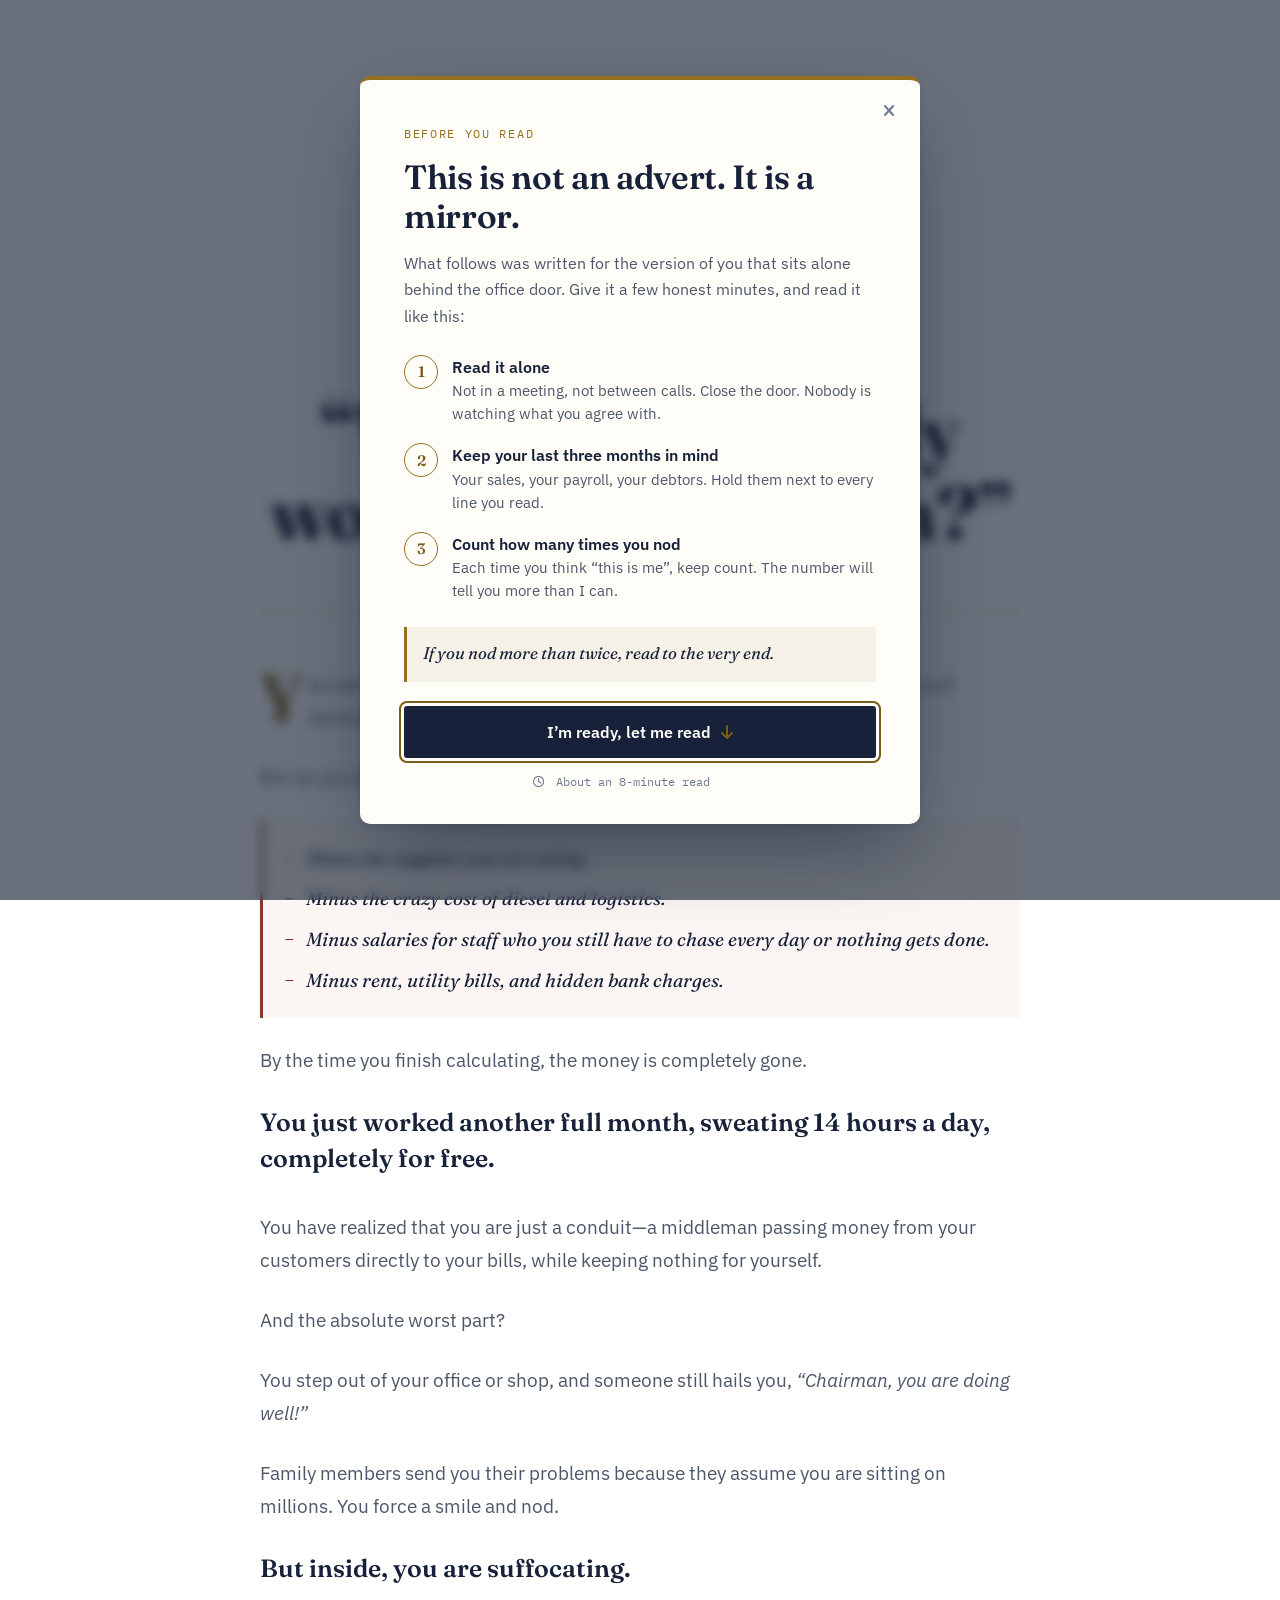
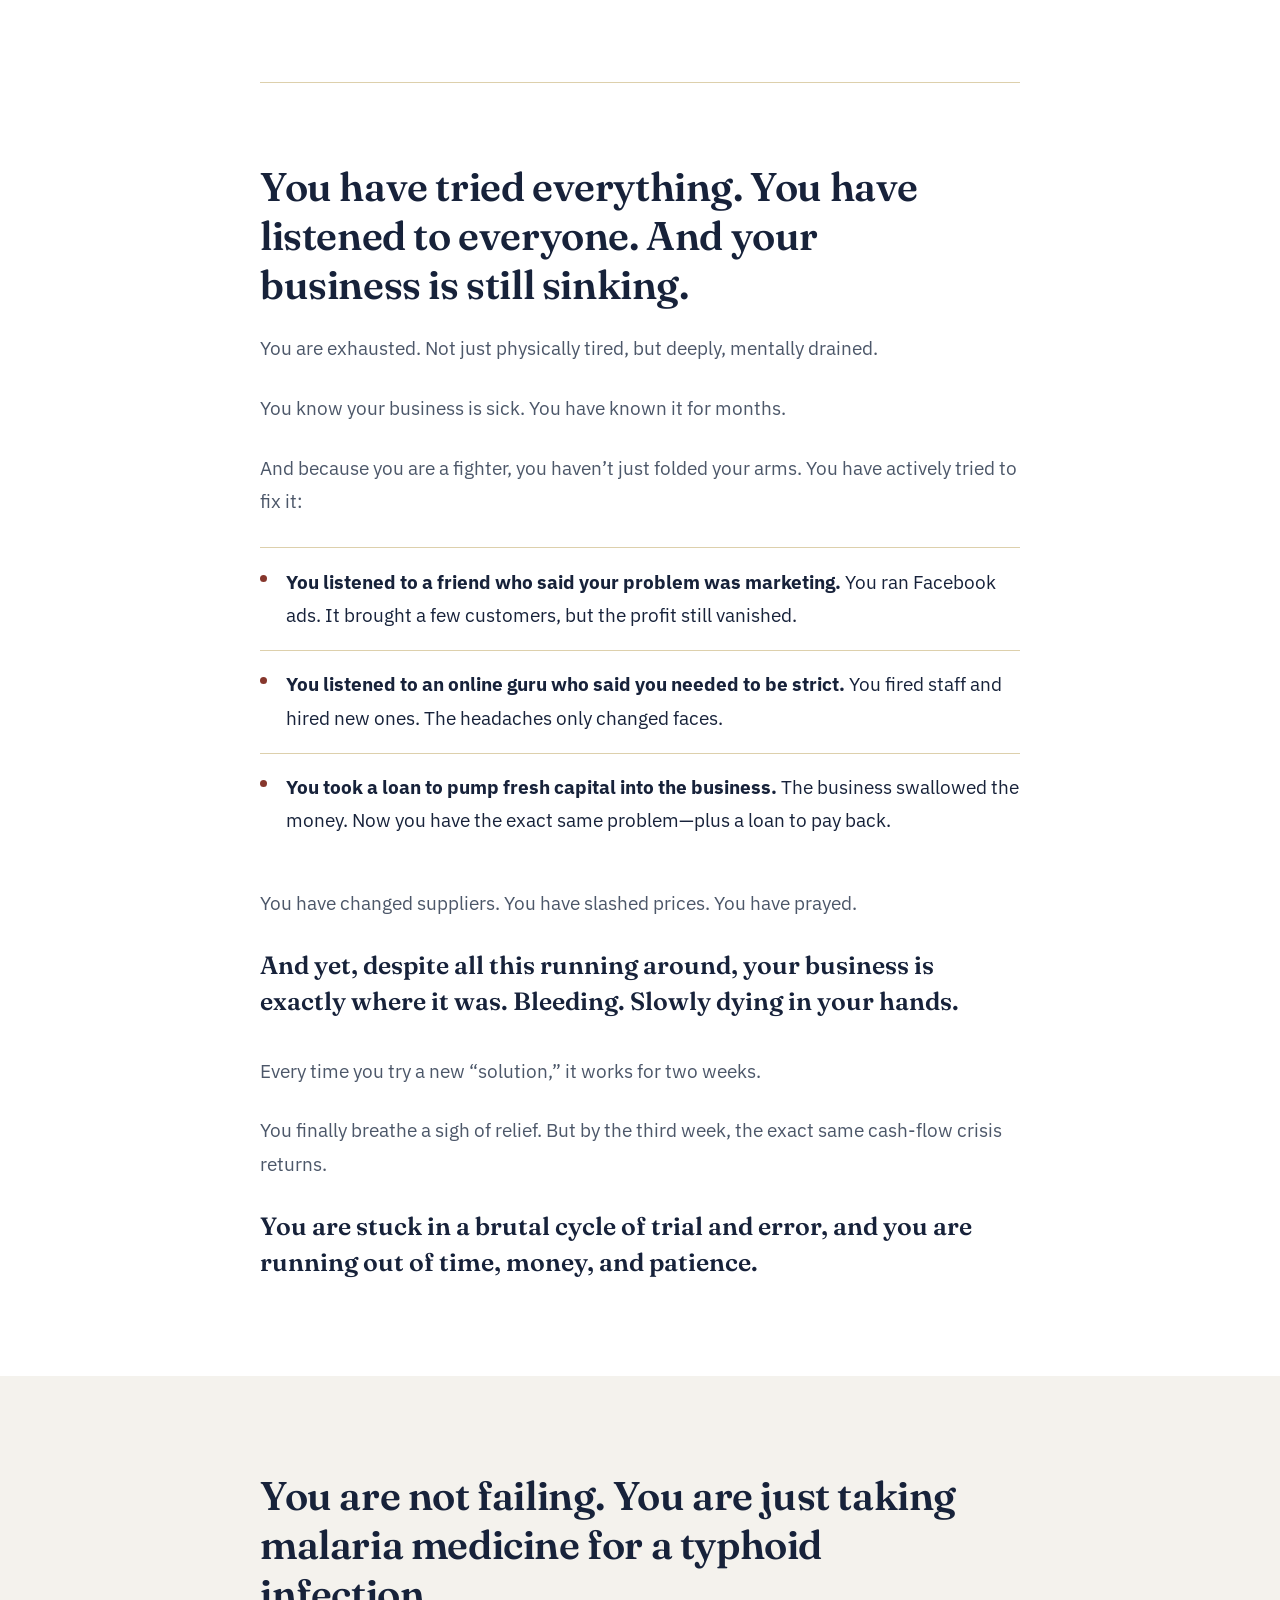
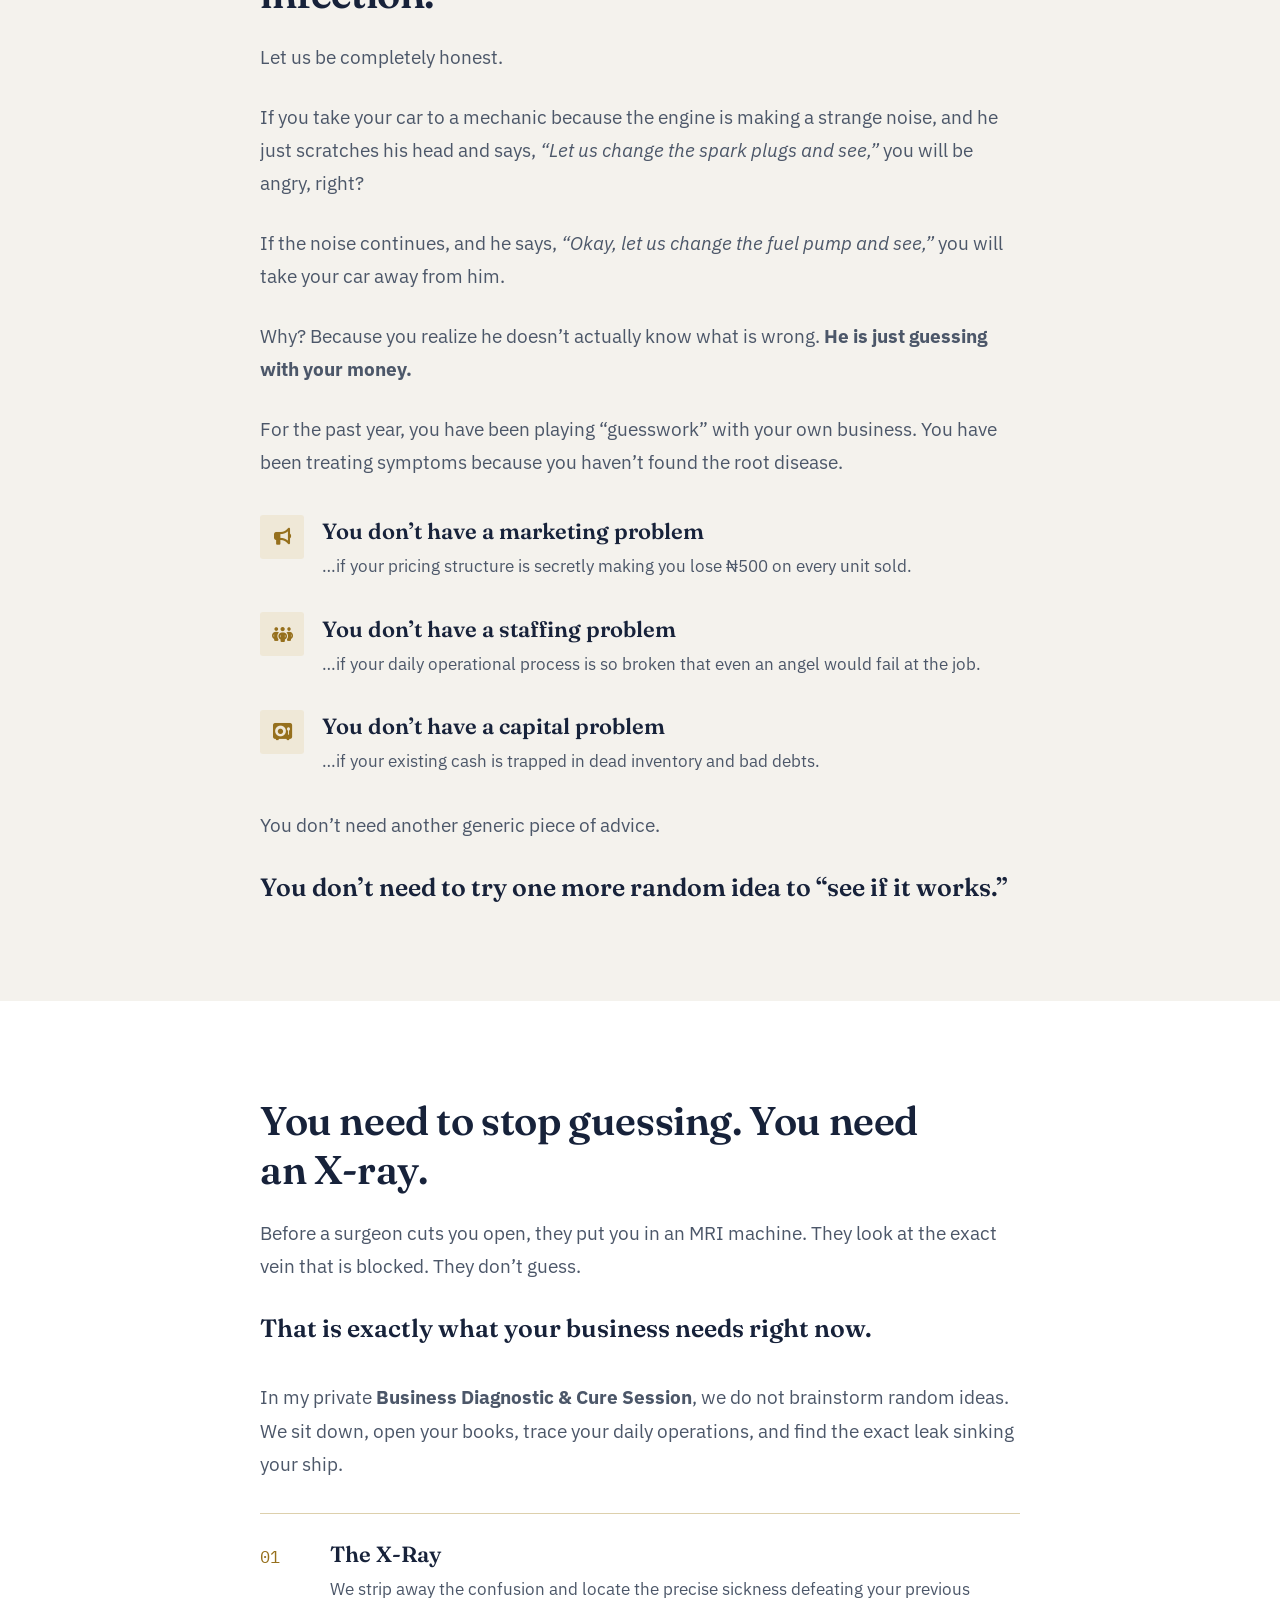
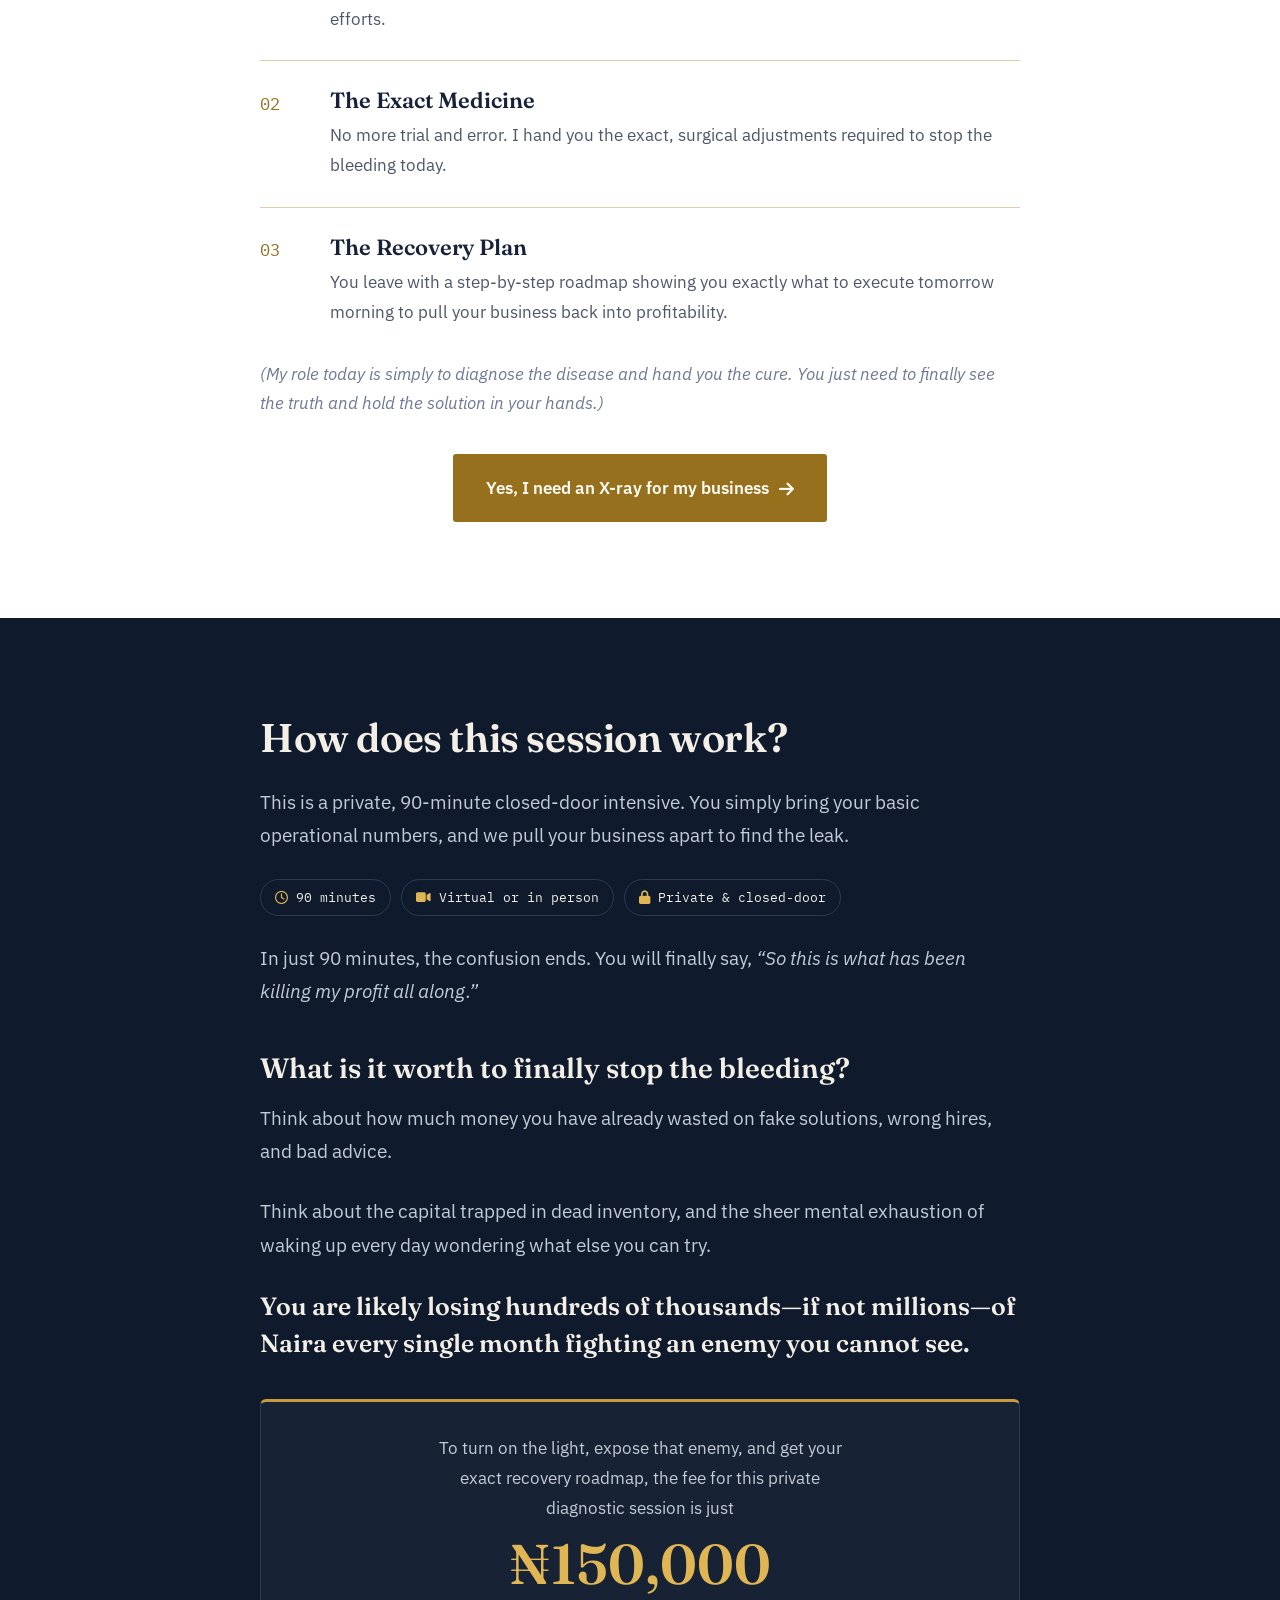
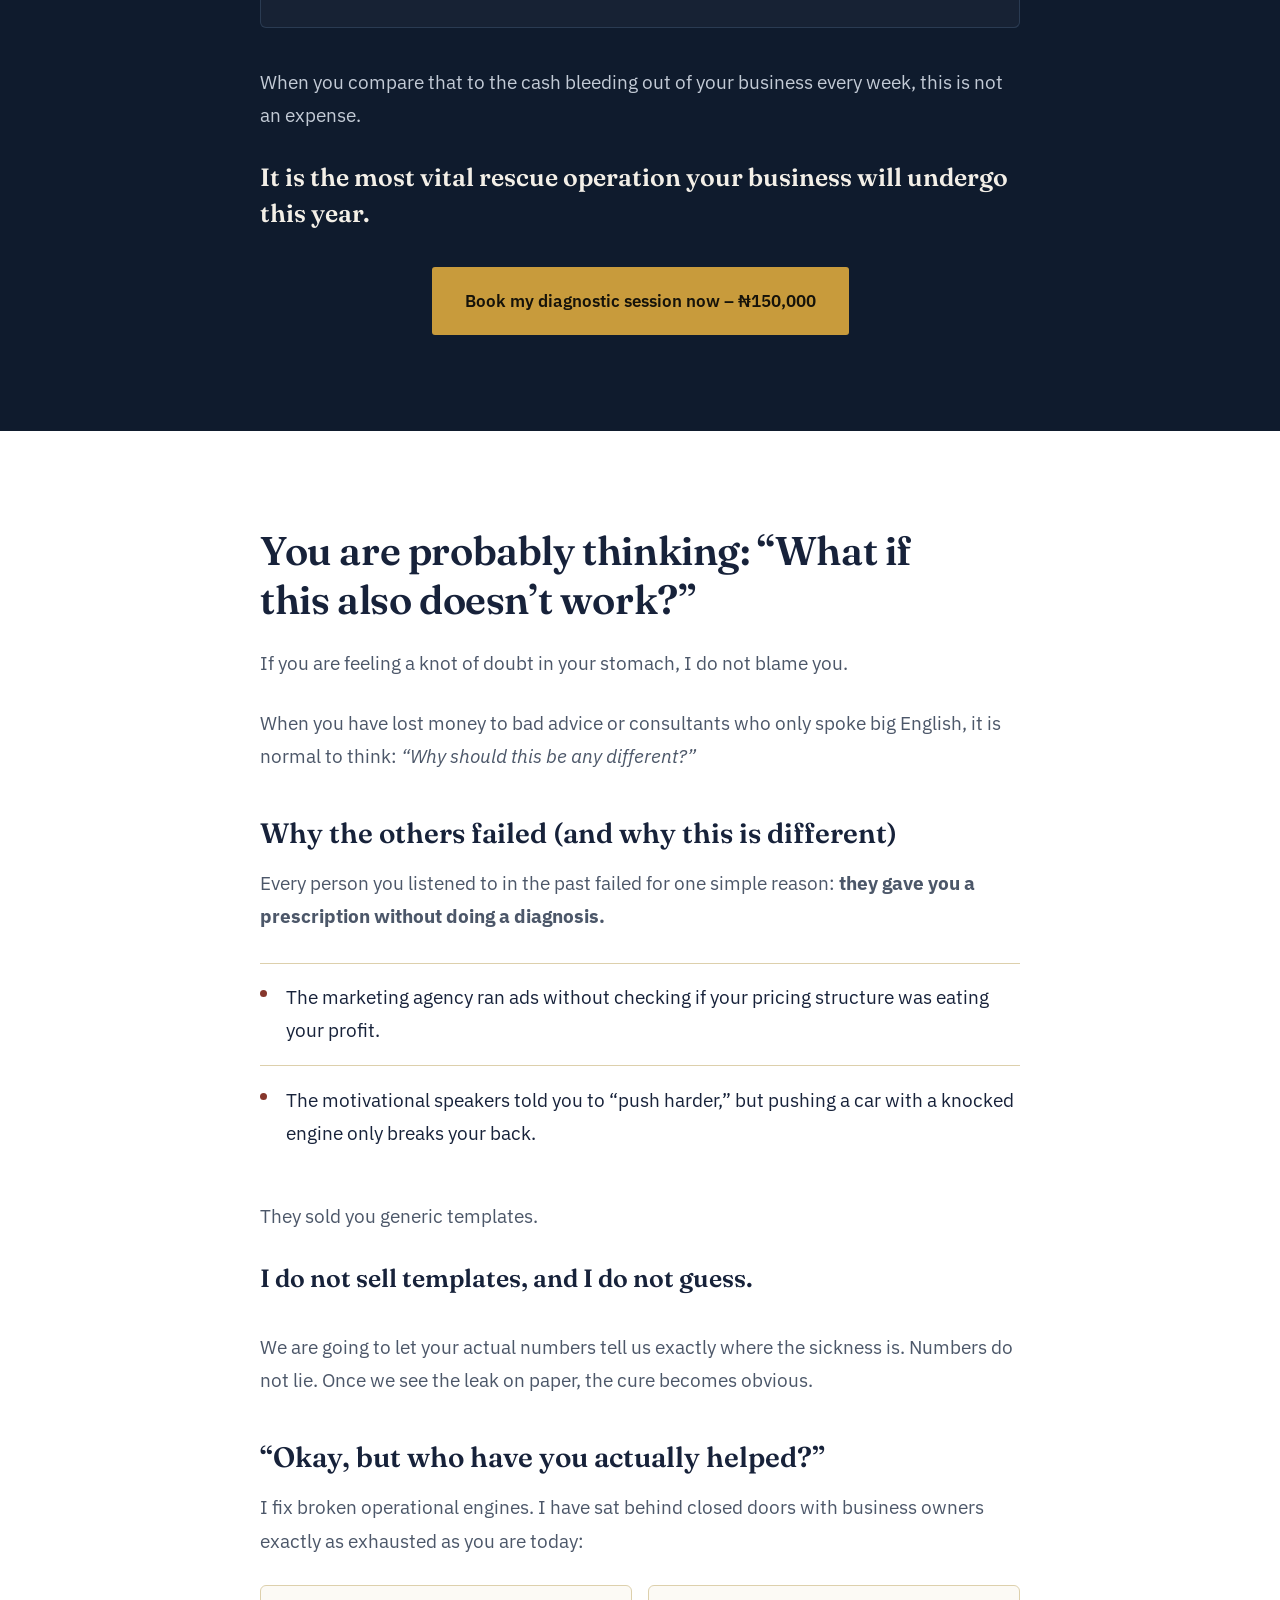
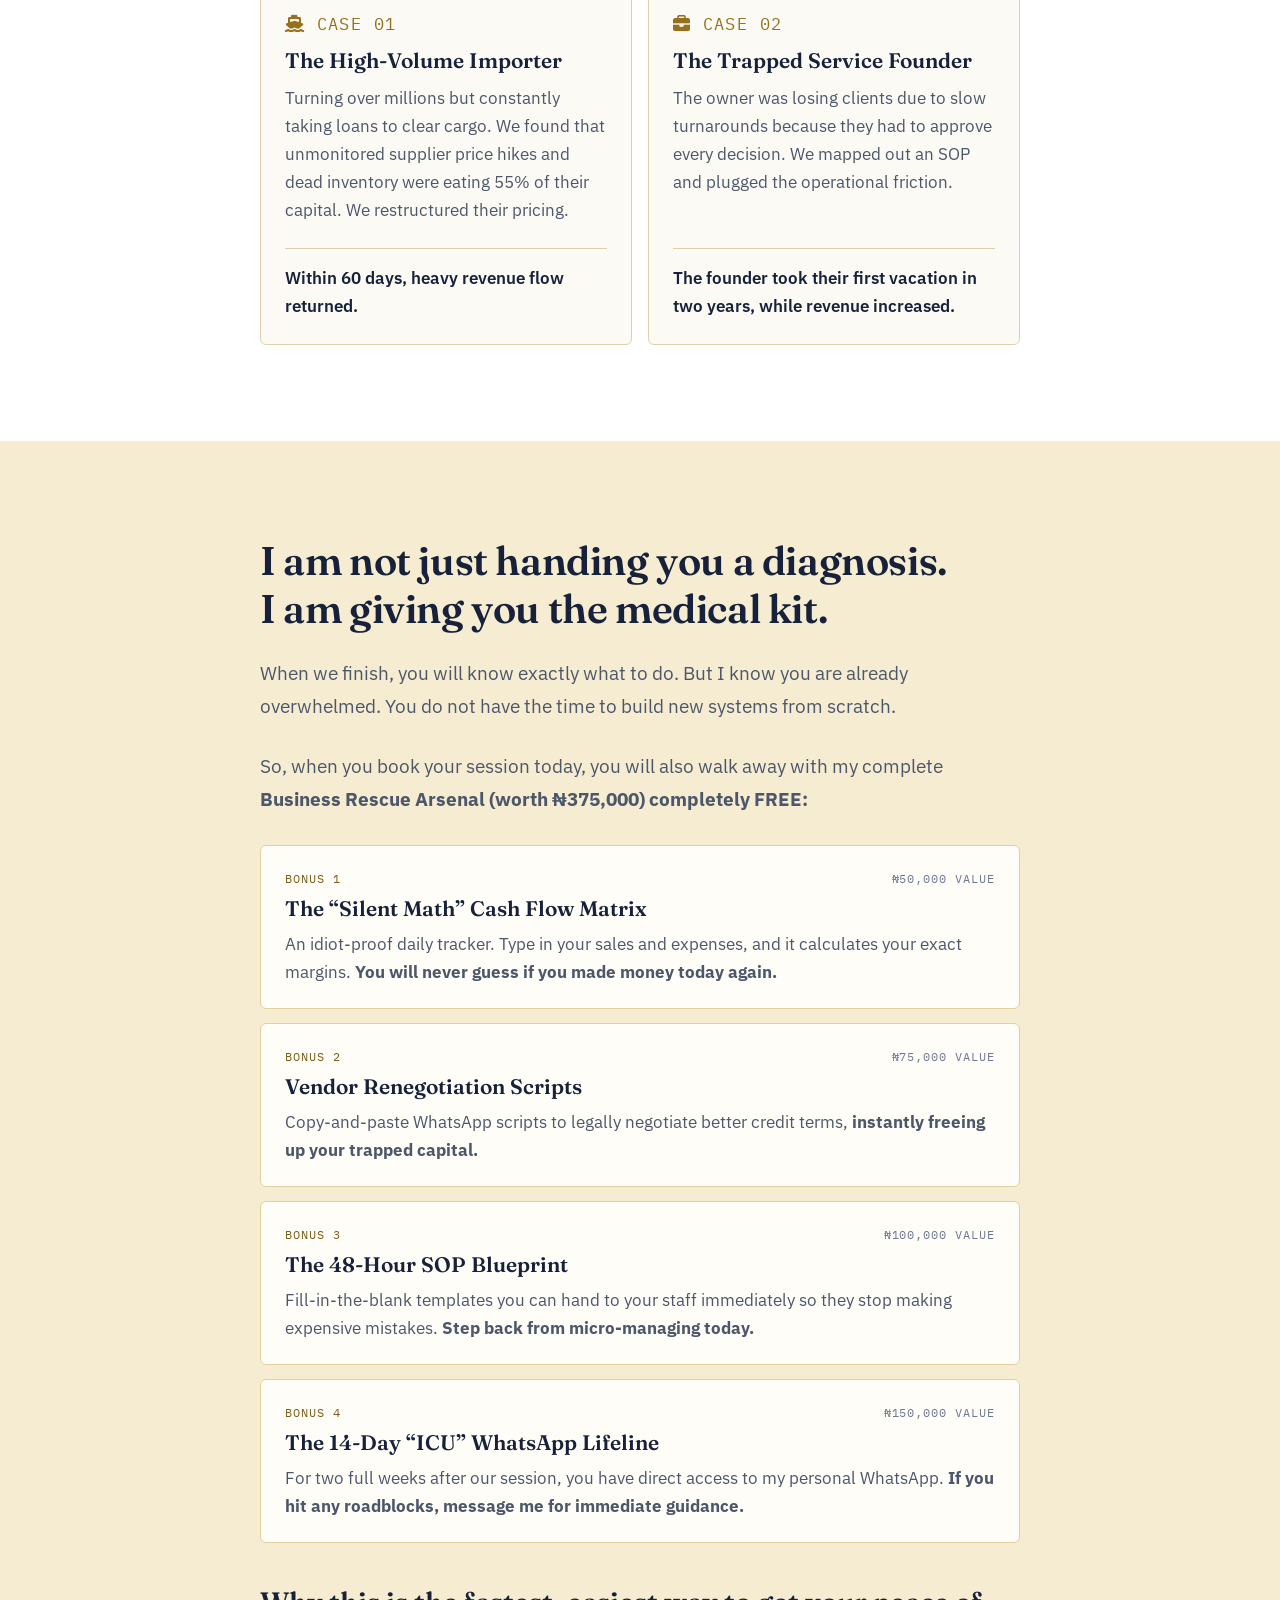
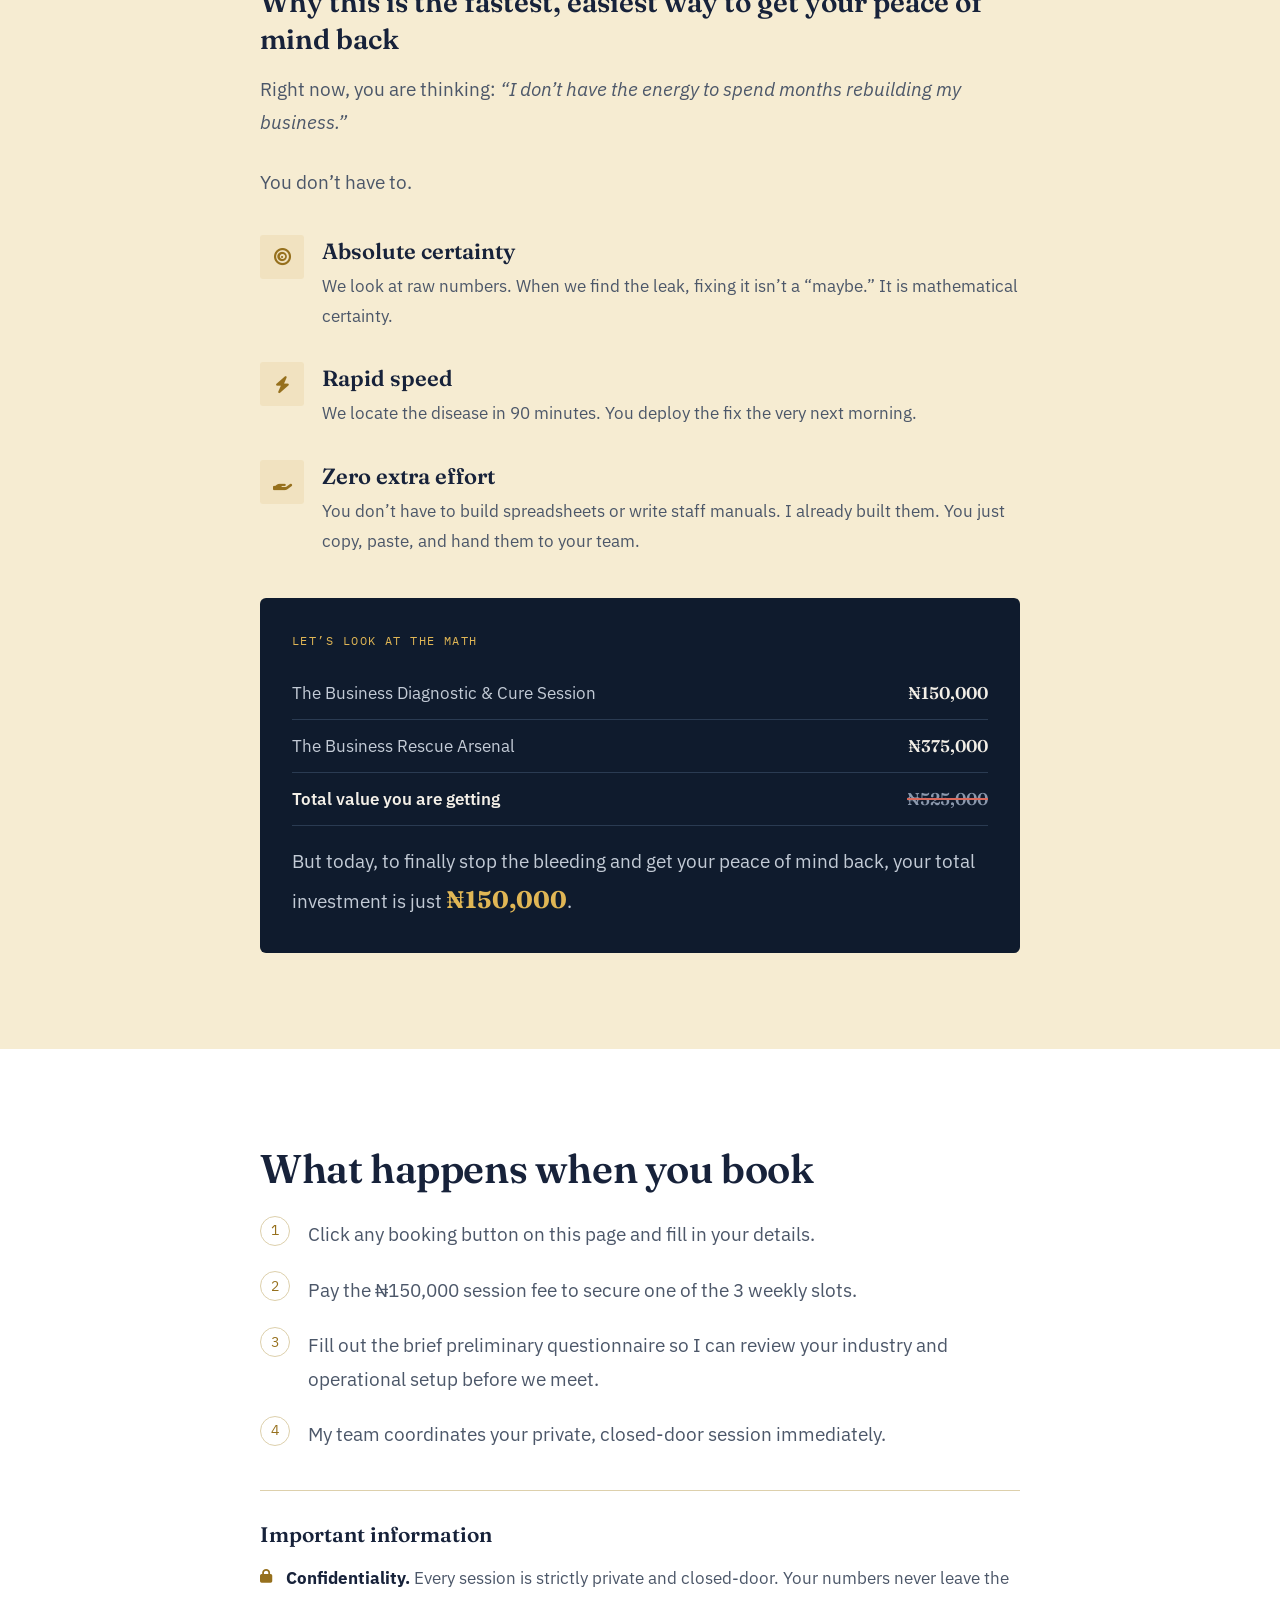
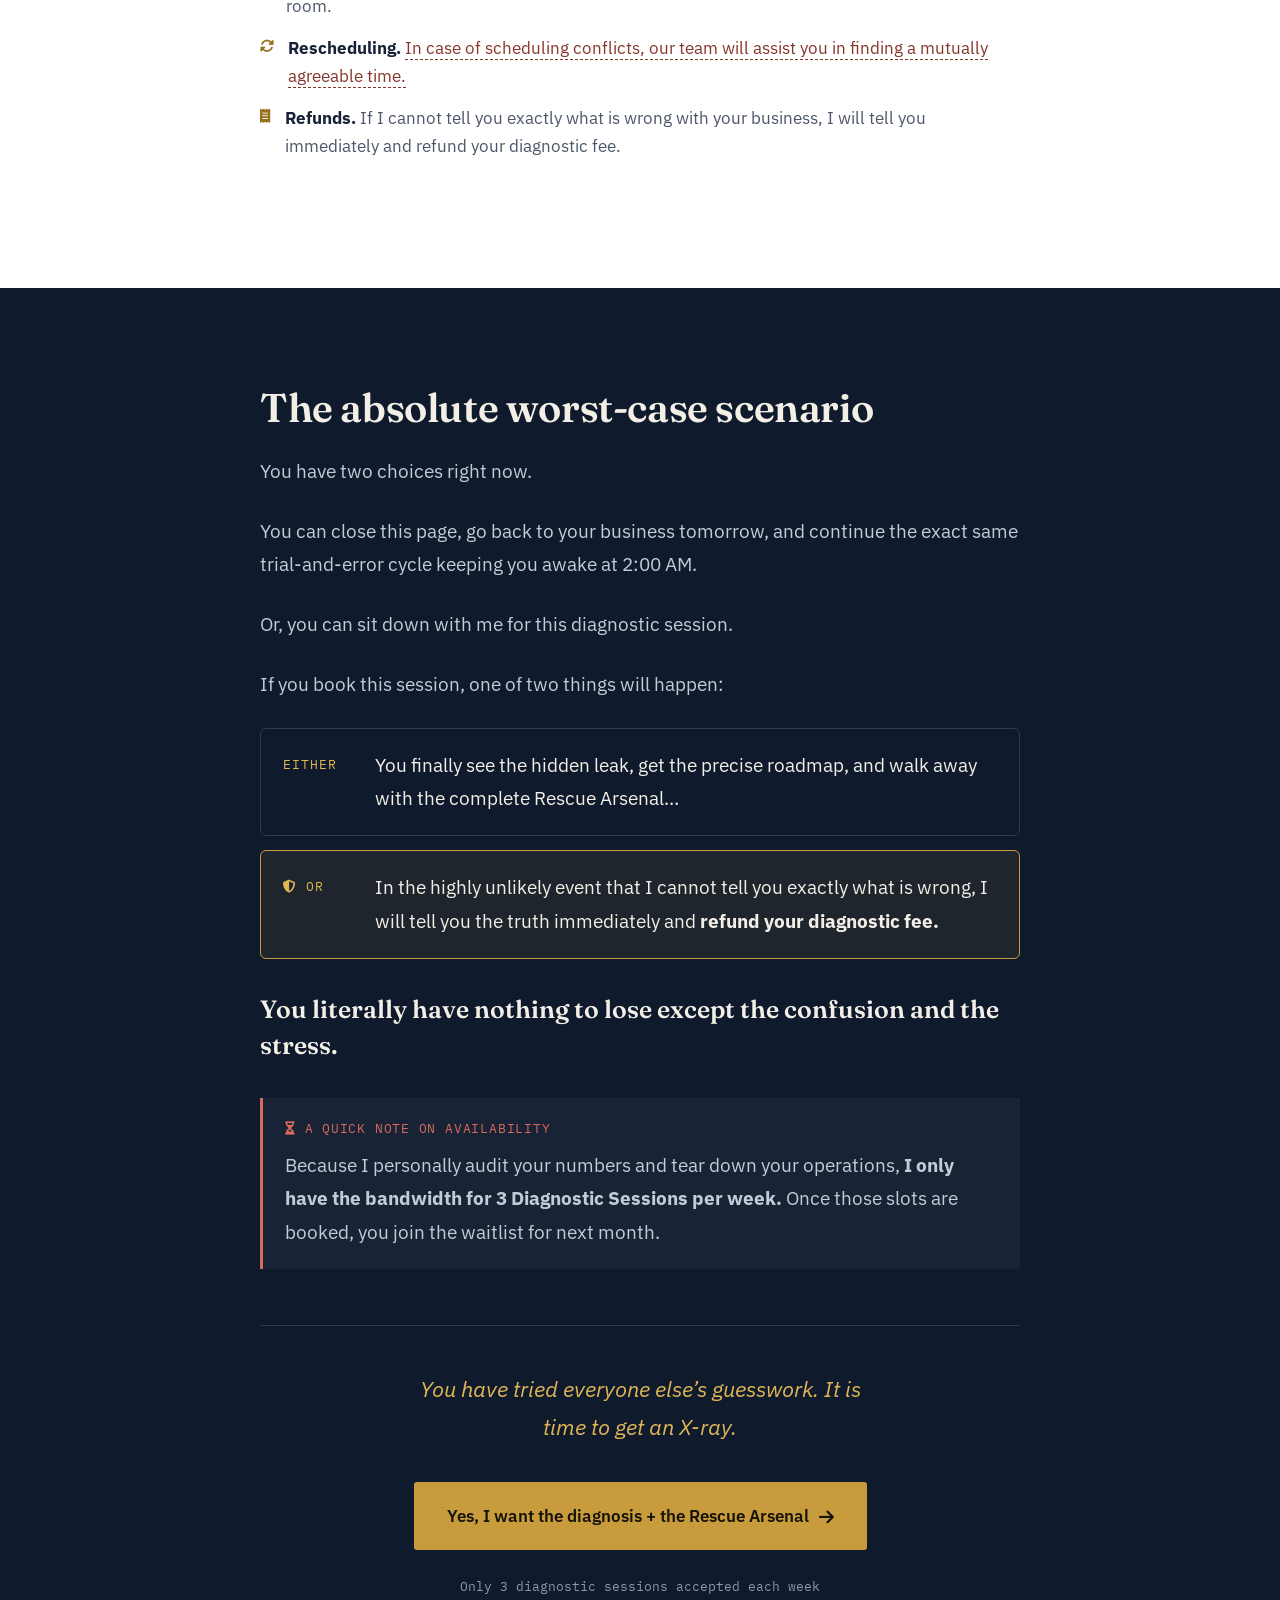
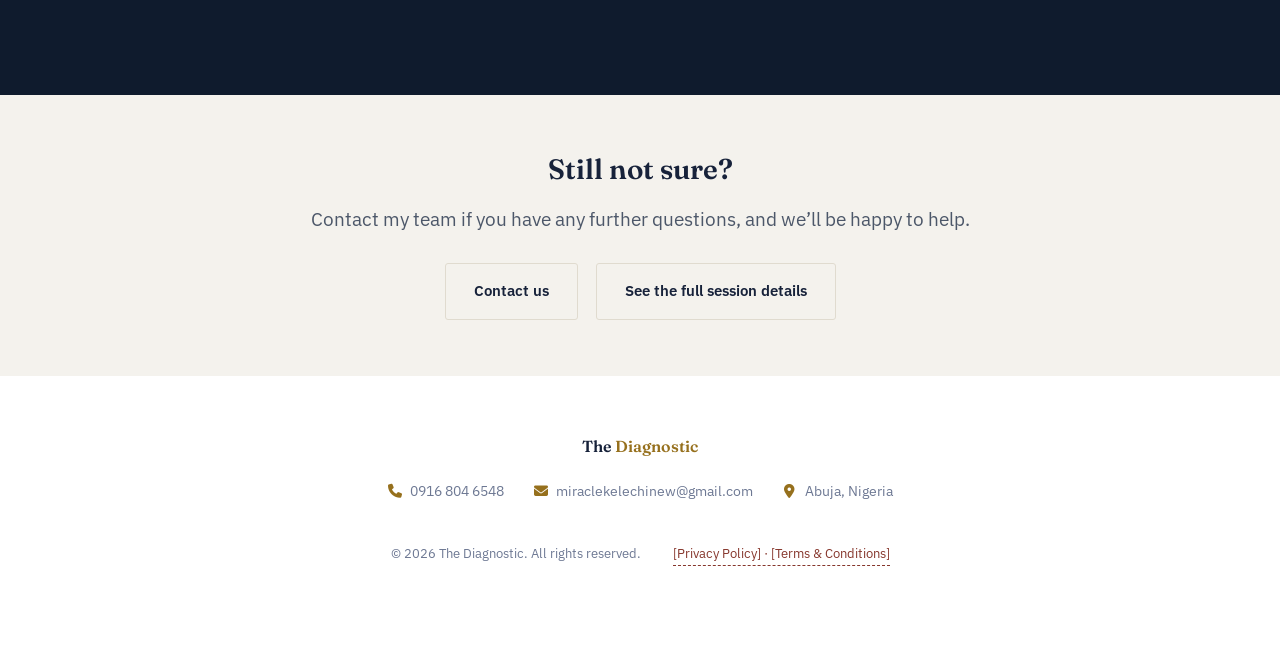
==== commit cf590136: "update: fixed font sizes and added SEO basic setup" ====
--- a/index.html
+++ b/index.html
@@ -5,9 +5,86 @@
   <meta charset="UTF-8" />
   <meta name="viewport" content="width=device-width, initial-scale=1" />
   <script>document.documentElement.setAttribute("data-theme", "light");</script>
-  <title>The Business Diagnostic &amp; Cure Session</title>
+  <title>Business Diagnostic &amp; Cure Session | Find Where Your Profit Is Leaking</title>
   <meta name="description"
-    content="A private, 90-minute diagnostic that finds the exact leak draining your profit and hands you the cure. ₦150,000, with the ₦375,000 Business Rescue Arsenal included free." />
+    content="A private 90-minute session for Nigerian business owners. We open your books, find the exact leak draining your profit, and hand you a step-by-step recovery plan. ₦150,000." />
+  <meta name="robots" content="index, follow" />
+  <link rel="canonical" href="https://grandmeridianlines.com/" />
+  <link rel="icon" href="assets/img/favicon.svg" type="image/svg+xml" />
+  <link rel="apple-touch-icon" href="assets/img/apple-touch-icon.png" />
+  <meta name="theme-color" content="#0f1b2d" />
+
+  <!-- Open Graph (Facebook, WhatsApp, LinkedIn) -->
+  <meta property="og:type" content="website" />
+  <meta property="og:site_name" content="The Diagnostic" />
+  <meta property="og:locale" content="en_NG" />
+  <meta property="og:url" content="https://grandmeridianlines.com/" />
+  <meta property="og:title" content="Business Diagnostic &amp; Cure Session | Find Where Your Profit Is Leaking" />
+  <meta property="og:description"
+    content="A private 90-minute session for Nigerian business owners. We open your books, find the exact leak draining your profit, and hand you a step-by-step recovery plan. ₦150,000." />
+  <meta property="og:image" content="https://grandmeridianlines.com/assets/img/og-image.png" />
+  <meta property="og:image:width" content="1200" />
+  <meta property="og:image:height" content="630" />
+  <meta property="og:image:alt"
+    content="The Diagnostic: “Who did I actually work for this month?” Business Diagnostic & Cure Session, ₦150,000." />
+
+  <!-- Twitter / X -->
+  <meta name="twitter:card" content="summary_large_image" />
+  <meta name="twitter:title" content="Business Diagnostic &amp; Cure Session | Find Where Your Profit Is Leaking" />
+  <meta name="twitter:description"
+    content="A private 90-minute session for Nigerian business owners. We open your books, find the exact leak draining your profit, and hand you a step-by-step recovery plan. ₦150,000." />
+  <meta name="twitter:image" content="https://grandmeridianlines.com/assets/img/og-image.png" />
+  <meta name="twitter:image:alt"
+    content="The Diagnostic: “Who did I actually work for this month?” Business Diagnostic & Cure Session, ₦150,000." />
+
+  <!-- Structured data for search results -->
+  <script type="application/ld+json">
+  {
+    "@context": "https://schema.org",
+    "@graph": [
+      {
+        "@type": "WebSite",
+        "@id": "https://grandmeridianlines.com/#website",
+        "url": "https://grandmeridianlines.com/",
+        "name": "The Diagnostic",
+        "inLanguage": "en-NG"
+      },
+      {
+        "@type": "ProfessionalService",
+        "@id": "https://grandmeridianlines.com/#business",
+        "name": "The Diagnostic",
+        "url": "https://grandmeridianlines.com/",
+        "image": "https://grandmeridianlines.com/assets/img/og-image.png",
+        "description": "Private business diagnostic sessions that find where a company is losing money and hand the owner a step-by-step recovery plan.",
+        "telephone": "+2349168046548",
+        "email": "miraclekelechinew@gmail.com",
+        "address": {
+          "@type": "PostalAddress",
+          "addressLocality": "Abuja",
+          "addressCountry": "NG"
+        },
+        "areaServed": { "@type": "Country", "name": "Nigeria" },
+        "priceRange": "₦150,000"
+      },
+      {
+        "@type": "Service",
+        "@id": "https://grandmeridianlines.com/#service",
+        "name": "Business Diagnostic & Cure Session",
+        "serviceType": "Business consulting",
+        "description": "A private, 90-minute closed-door session, virtual or in person, that locates the exact operational or financial leak in your business and delivers a step-by-step recovery roadmap.",
+        "provider": { "@id": "https://grandmeridianlines.com/#business" },
+        "areaServed": { "@type": "Country", "name": "Nigeria" },
+        "offers": {
+          "@type": "Offer",
+          "price": "150000",
+          "priceCurrency": "NGN",
+          "availability": "https://schema.org/LimitedAvailability",
+          "url": "https://grandmeridianlines.com/book-your-session.html"
+        }
+      }
+    ]
+  }
+  </script>
   <link rel="preconnect" href="https://fonts.googleapis.com" />
   <link rel="preconnect" href="https://fonts.gstatic.com" crossorigin />
   <link
@@ -273,7 +350,8 @@
         <h2 class="letter_h2">You are probably thinking: &ldquo;What if this also doesn&rsquo;t work?&rdquo;</h2>
         <p>If you are feeling a knot of doubt in your stomach, I do not blame you.</p>
         <p>When you have lost money to bad advice or consultants who only spoke big English, it is normal to think:
-          <em>&ldquo;Why should this be any different?&rdquo;</em></p>
+          <em>&ldquo;Why should this be any different?&rdquo;</em>
+        </p>
 
         <h3 class="letter_h3">Why the others failed (and why this is different)</h3>
         <p>Every person you listened to in the past failed for one simple reason: <strong>they gave you a
@@ -330,7 +408,8 @@
             <p class="letter_bonus-head"><span>Bonus 1</span><span class="letter_bonus-value">₦50,000 value</span></p>
             <h4>The &ldquo;Silent Math&rdquo; Cash Flow Matrix</h4>
             <p>An idiot-proof daily tracker. Type in your sales and expenses, and it calculates your exact margins.
-              <strong>You will never guess if you made money today again.</strong></p>
+              <strong>You will never guess if you made money today again.</strong>
+            </p>
           </article>
           <article class="letter_bonus">
             <p class="letter_bonus-head"><span>Bonus 2</span><span class="letter_bonus-value">₦75,000 value</span></p>
@@ -427,7 +506,8 @@
             <li><i class="fa-solid fa-lock" aria-hidden="true"></i><span><strong>Confidentiality.</strong> Every
                 session is strictly private and closed-door. Your numbers never leave the room.</span></li>
             <li><i class="fa-solid fa-rotate" aria-hidden="true"></i><span><strong>Rescheduling.</strong> <span
-                  class="fill-me">[Insert your rescheduling policy]</span></span></li>
+                  class="fill-me">In case of scheduling conflicts, our team will assist you in finding a mutually
+                  agreeable time.</span></span></li>
             <li><i class="fa-solid fa-receipt" aria-hidden="true"></i><span><strong>Refunds.</strong> If I cannot
                 tell you exactly what is wrong with your business, I will tell you immediately and refund your
                 diagnostic fee.</span></li>
@@ -487,7 +567,7 @@
         <h2 class="letter_h3">Still not sure?</h2>
         <p>Contact my team if you have any further questions, and we&rsquo;ll be happy to help.</p>
         <div class="letter_actions">
-          <a href="mailto:hello@example.com" class="btn btn--ghost">Contact us</a>
+          <a href="mailto:miraclekelechinew@gmail.com" class="btn btn--ghost">Contact us</a>
           <a href="the-diagnostic.html" class="btn btn--ghost">See the full session details</a>
         </div>
       </div>
@@ -499,14 +579,11 @@
     <div class="letter_sheet">
       <div class="letter_foot">
         <p class="letter_foot-brand">The <span>Diagnostic</span></p>
-        <p class="fill-me letter_foot-bio">[One line about the consultant: name, background, and why they run these
-          sessions]</p>
         <div class="letter_foot-contact">
-          <div><i class="fa-solid fa-phone" aria-hidden="true"></i><span class="fill-me">[Phone number]</span></div>
-          <div><i class="fa-solid fa-envelope" aria-hidden="true"></i><span class="fill-me">hello@example.com</span>
-          </div>
-          <div><i class="fa-solid fa-location-dot" aria-hidden="true"></i><span class="fill-me">[City, Nigeria]</span>
-          </div>
+          <div><i class="fa-solid fa-phone" aria-hidden="true"></i><a href="tel:+2349168046548">0916 804 6548</a></div>
+          <div><i class="fa-solid fa-envelope" aria-hidden="true"></i><a
+              href="mailto:miraclekelechinew@gmail.com">miraclekelechinew@gmail.com</a></div>
+          <div><i class="fa-solid fa-location-dot" aria-hidden="true"></i><span>Abuja, Nigeria</span></div>
         </div>
       </div>
     </div>
@@ -520,4 +597,4 @@
   <script>document.getElementById("year").textContent = new Date().getFullYear();</script>
 </body>
 
-</html>
+</html>
--- a/assets/css/letter.css
+++ b/assets/css/letter.css
@@ -58,7 +58,7 @@
 }
 
 .letter_sheet {
-  max-width: 700px;
+  max-width: 760px;
   margin: 0 auto;
   color: var(--color-text-muted);
 }
@@ -67,7 +67,7 @@
   max-width: none;
   color: var(--color-text-muted);
   font-family: var(--font-body);
-  font-size: 1.0625rem;
+  font-size: 1.1875rem;
   line-height: 1.75;
   margin: 0 0 1.4em;
 }
@@ -100,9 +100,9 @@
 .letter_sheet .letter_brand {
   margin: 0;
   font-family: var(--font-display);
-  font-size: 1rem;
-  font-weight: 600;
-  letter-spacing: 0.08em;
+  font-size: clamp(1.25rem, 1rem + 1vw, 1.625rem);
+  font-weight: 700;
+  letter-spacing: 0.06em;
   color: var(--color-text);
 }
 
@@ -111,9 +111,9 @@
 }
 
 .letter_pulse {
-  width: 110px;
+  width: clamp(140px, 30vw, 190px);
   height: auto;
-  margin: 14px auto 0;
+  margin: 18px auto 0;
   display: block;
 }
 
@@ -139,20 +139,21 @@
 }
 
 .letter_sheet .letter_kicker {
-  max-width: 42ch;
-  margin: 0 auto 1.4rem;
+  max-width: 34ch;
+  margin: 0 auto 1.6rem;
   font-style: italic;
-  font-size: 1.0625rem;
-  line-height: 1.65;
+  font-size: clamp(1.3125rem, 1.1rem + 1vw, 1.625rem);
+  line-height: 1.5;
   color: var(--color-text-faint);
 }
 
 .letter_title {
   margin: 0 auto;
-  max-width: 19ch;
-  font-size: clamp(2rem, 1.3rem + 3.2vw, 3.25rem);
-  font-weight: 600;
-  line-height: 1.14;
+  max-width: 20ch;
+  font-size: clamp(2.375rem, 1.5rem + 5.5vw, 4.75rem);
+  text-wrap: balance;
+  font-weight: 700;
+  line-height: 1.08;
   letter-spacing: -0.01em;
 }
 
@@ -164,7 +165,7 @@
 
 .letter_sheet .letter_punch {
   font-family: var(--font-display);
-  font-size: clamp(1.1875rem, 1.05rem + 0.6vw, 1.375rem);
+  font-size: clamp(1.3125rem, 1.1rem + 0.8vw, 1.5625rem);
   font-weight: 600;
   line-height: 1.45;
   color: var(--color-text);
@@ -177,13 +178,13 @@
 .letter_sheet .letter_aside {
   margin-top: 2rem;
   font-style: italic;
-  font-size: 0.9375rem;
+  font-size: 1.0625rem;
   color: var(--color-text-faint);
 }
 
 .letter_h3 {
   margin: 2.6rem 0 1rem;
-  font-size: clamp(1.25rem, 1.1rem + 0.6vw, 1.4375rem);
+  font-size: clamp(1.4375rem, 1.2rem + 0.9vw, 1.75rem);
   font-weight: 600;
   line-height: 1.3;
 }
@@ -196,7 +197,7 @@
   background: #fbf6f4;
   font-family: var(--font-display);
   font-style: italic;
-  font-size: 1.0625rem;
+  font-size: 1.1875rem;
   line-height: 1.55;
   color: var(--color-text);
 }
@@ -218,7 +219,7 @@
 .letter_h2 {
   max-width: 26ch;
   margin: 0 0 1.4rem;
-  font-size: clamp(1.5rem, 1.15rem + 1.5vw, 2rem);
+  font-size: clamp(1.75rem, 1.3rem + 2vw, 2.5rem);
   font-weight: 600;
   line-height: 1.22;
   letter-spacing: -0.01em;
@@ -293,14 +294,14 @@
 
 .letter_leak h3 {
   margin: 0.15rem 0 0.4rem;
-  font-size: 1.1875rem;
+  font-size: 1.375rem;
   font-weight: 600;
   line-height: 1.3;
 }
 
 .letter_sheet .letter_leak p {
   margin: 0;
-  font-size: 0.9375rem;
+  font-size: 1.0625rem;
 }
 
 /* Session steps -------------------------------------------------------------- */
@@ -331,14 +332,14 @@
 
 .letter_step h3 {
   margin: 0 0 0.4rem;
-  font-size: 1.1875rem;
+  font-size: 1.375rem;
   font-weight: 600;
   line-height: 1.3;
 }
 
 .letter_sheet .letter_step p {
   margin: 0;
-  font-size: 0.9375rem;
+  font-size: 1.0625rem;
 }
 
 /* Closing and calls to action ------------------------------------------------ */
@@ -358,7 +359,7 @@
   max-width: 34ch;
   margin: 0.8rem auto 0;
   font-style: italic;
-  font-size: 1.1875rem;
+  font-size: 1.375rem;
   color: var(--color-accent-strong);
 }
 
@@ -410,6 +411,15 @@
   font-family: var(--font-body);
   font-size: 0.875rem;
   color: var(--color-text-faint);
+}
+
+.letter_foot-contact a {
+  color: inherit;
+  text-decoration: none;
+}
+
+.letter_foot-contact a:hover {
+  color: var(--color-accent);
 }
 
 .letter_foot-contact i {
@@ -472,7 +482,7 @@
 .letter_sheet .letter_price-label {
   max-width: 44ch;
   margin: 0 auto 0.6rem;
-  font-size: 0.9375rem;
+  font-size: 1.0625rem;
 }
 
 .letter_sheet .letter_price-value {
@@ -513,13 +523,13 @@
 
 .letter_case h4 {
   margin: 0 0 0.6rem;
-  font-size: 1.125rem;
+  font-size: 1.3125rem;
   font-weight: 600;
   line-height: 1.3;
 }
 
 .letter_sheet .letter_case p {
-  font-size: 0.9375rem;
+  font-size: 1.0625rem;
   line-height: 1.65;
 }
 
@@ -565,13 +575,13 @@
 
 .letter_bonus h4 {
   margin: 0 0 0.45rem;
-  font-size: 1.125rem;
+  font-size: 1.3125rem;
   font-weight: 600;
   line-height: 1.3;
 }
 
 .letter_sheet .letter_bonus p:last-child {
-  font-size: 0.9375rem;
+  font-size: 1.0625rem;
   line-height: 1.65;
 }
 
@@ -603,7 +613,7 @@
   gap: 16px;
   padding: 0.75rem 0;
   border-bottom: 1px solid #2a3b52;
-  font-size: 0.9375rem;
+  font-size: 1.0625rem;
 }
 
 .letter_math dt {
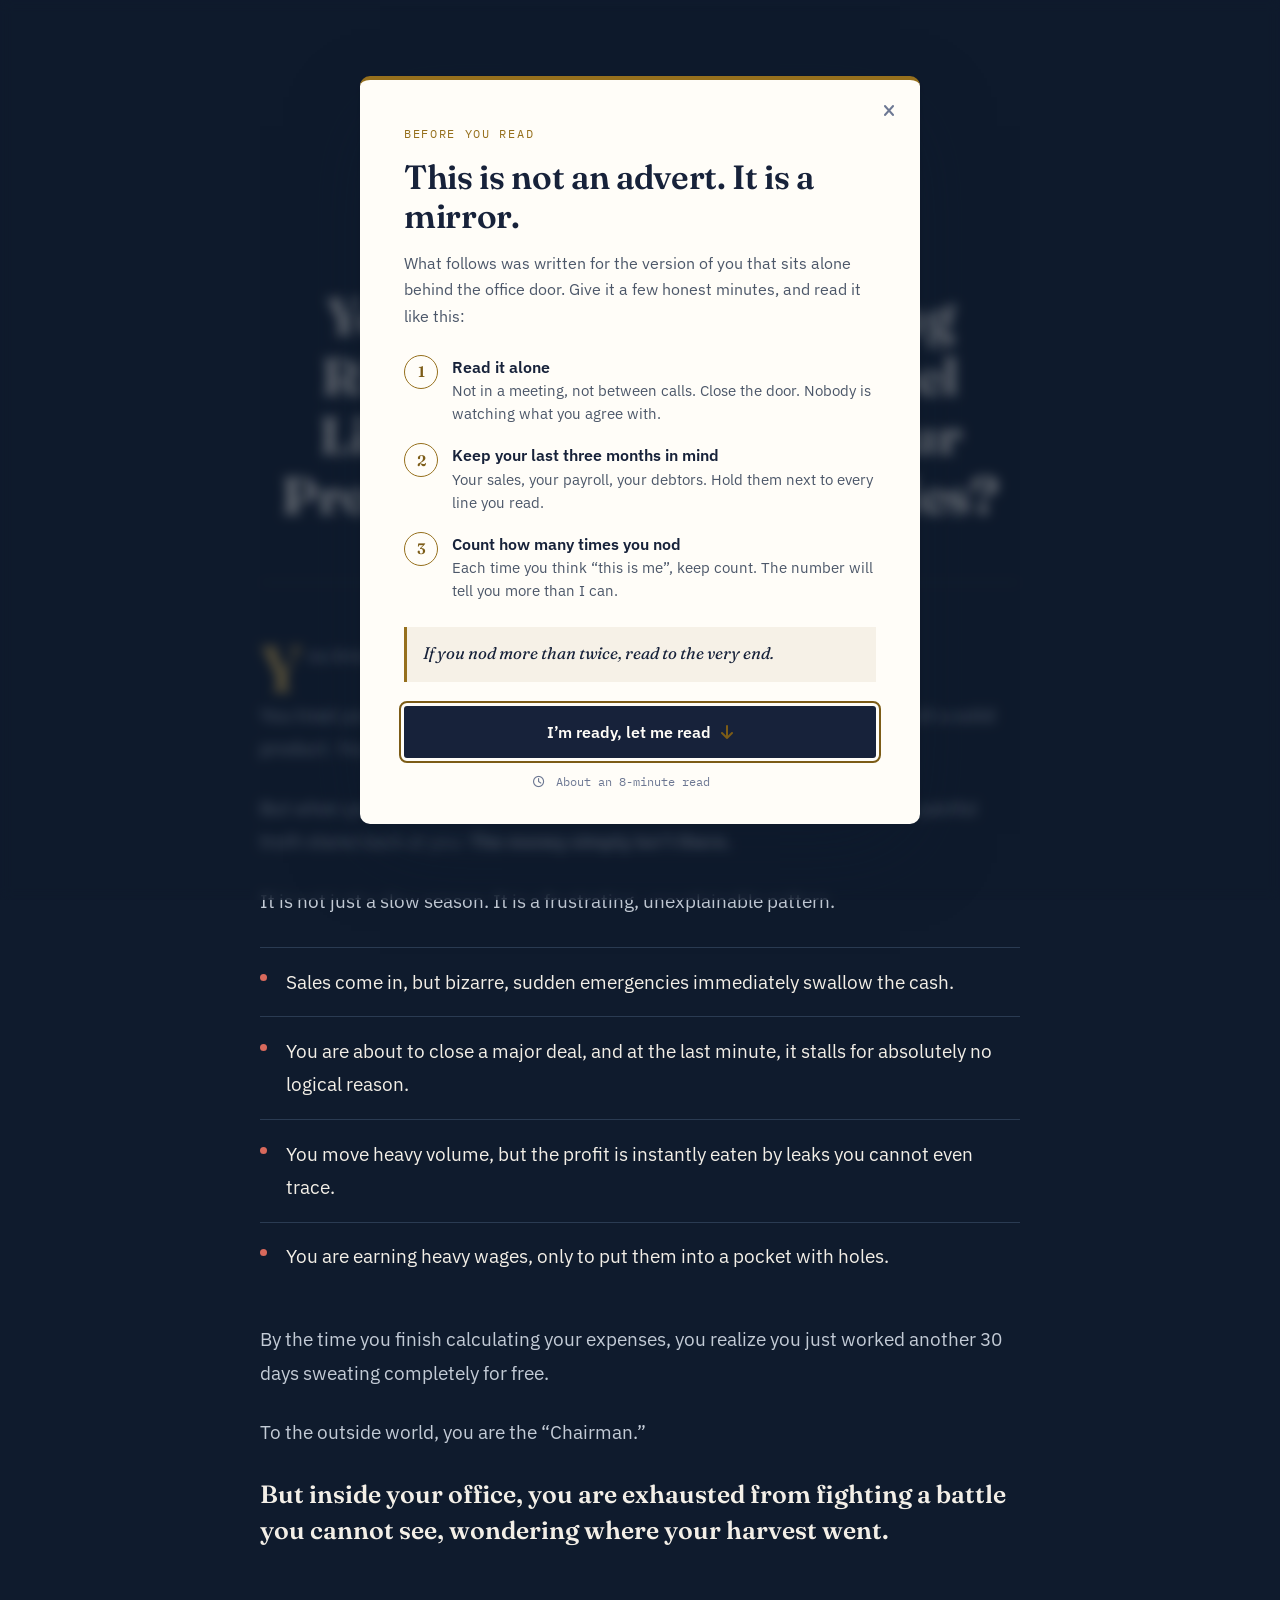
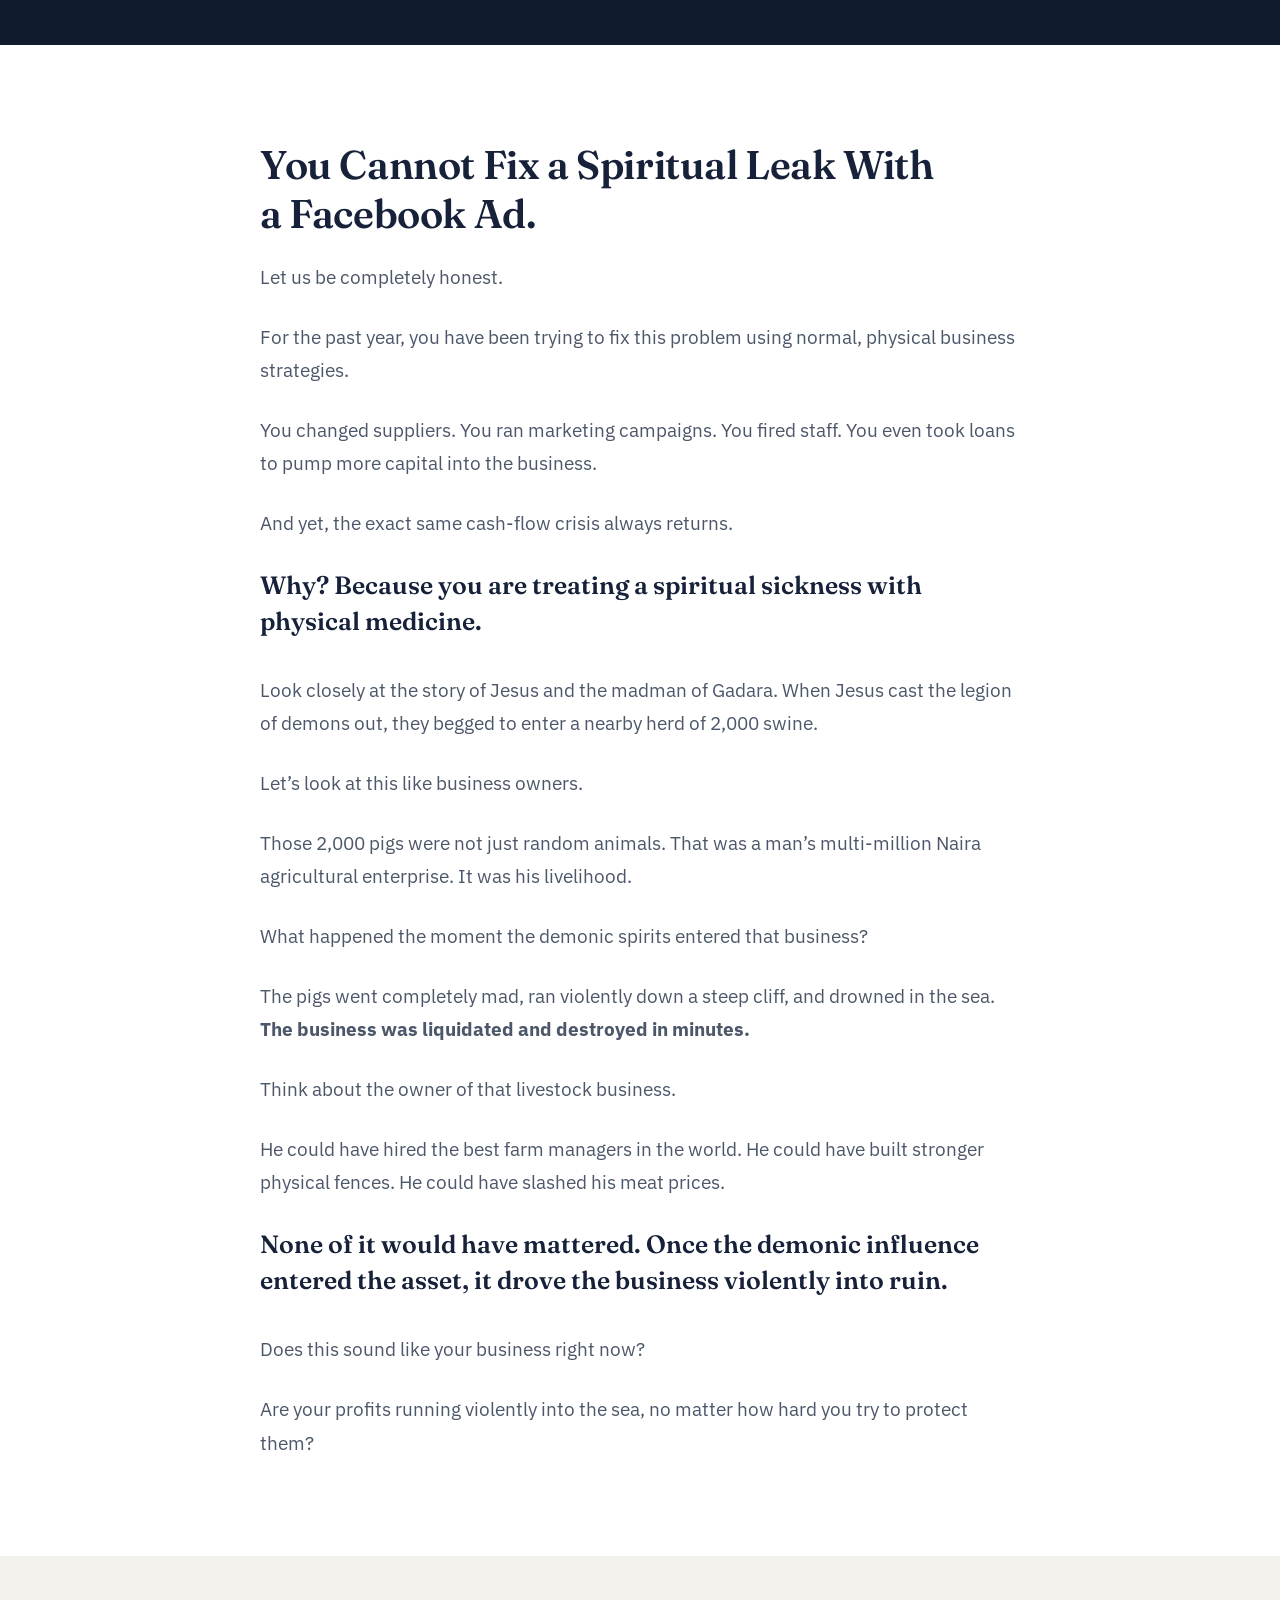
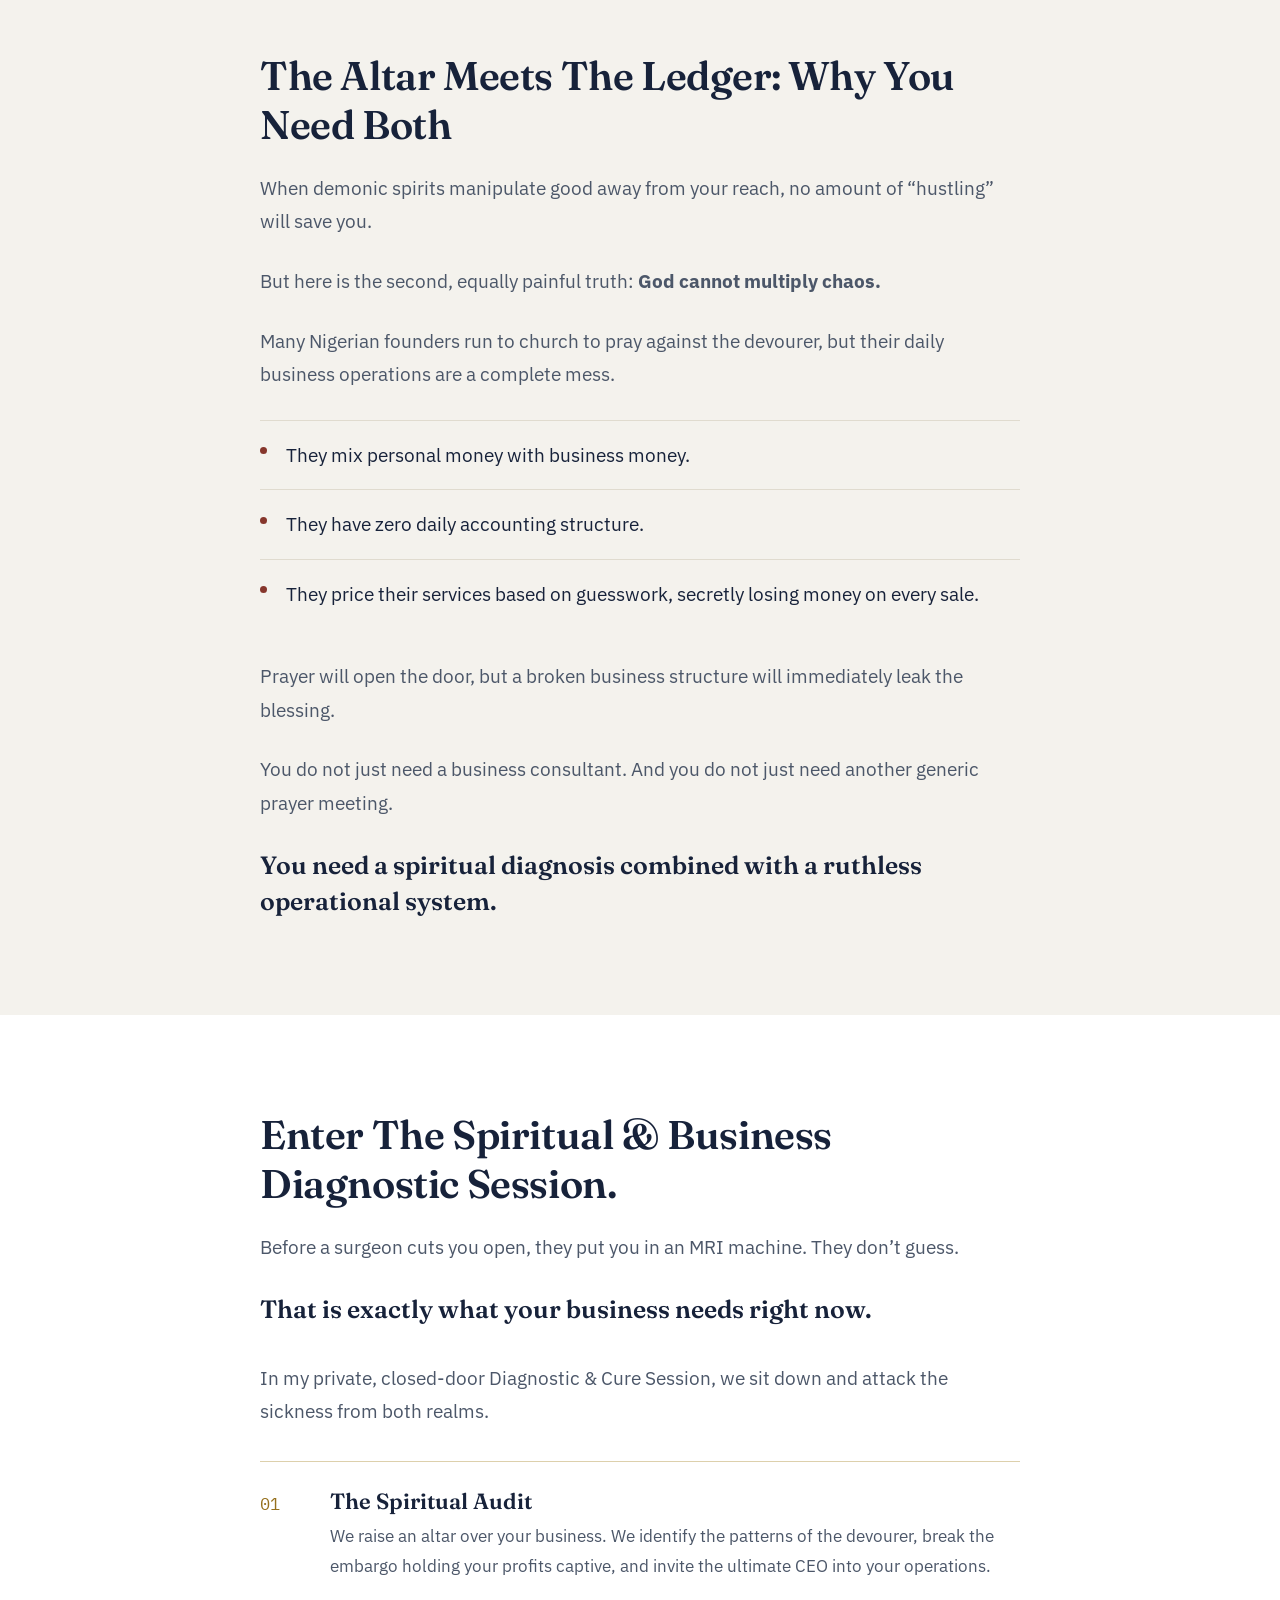
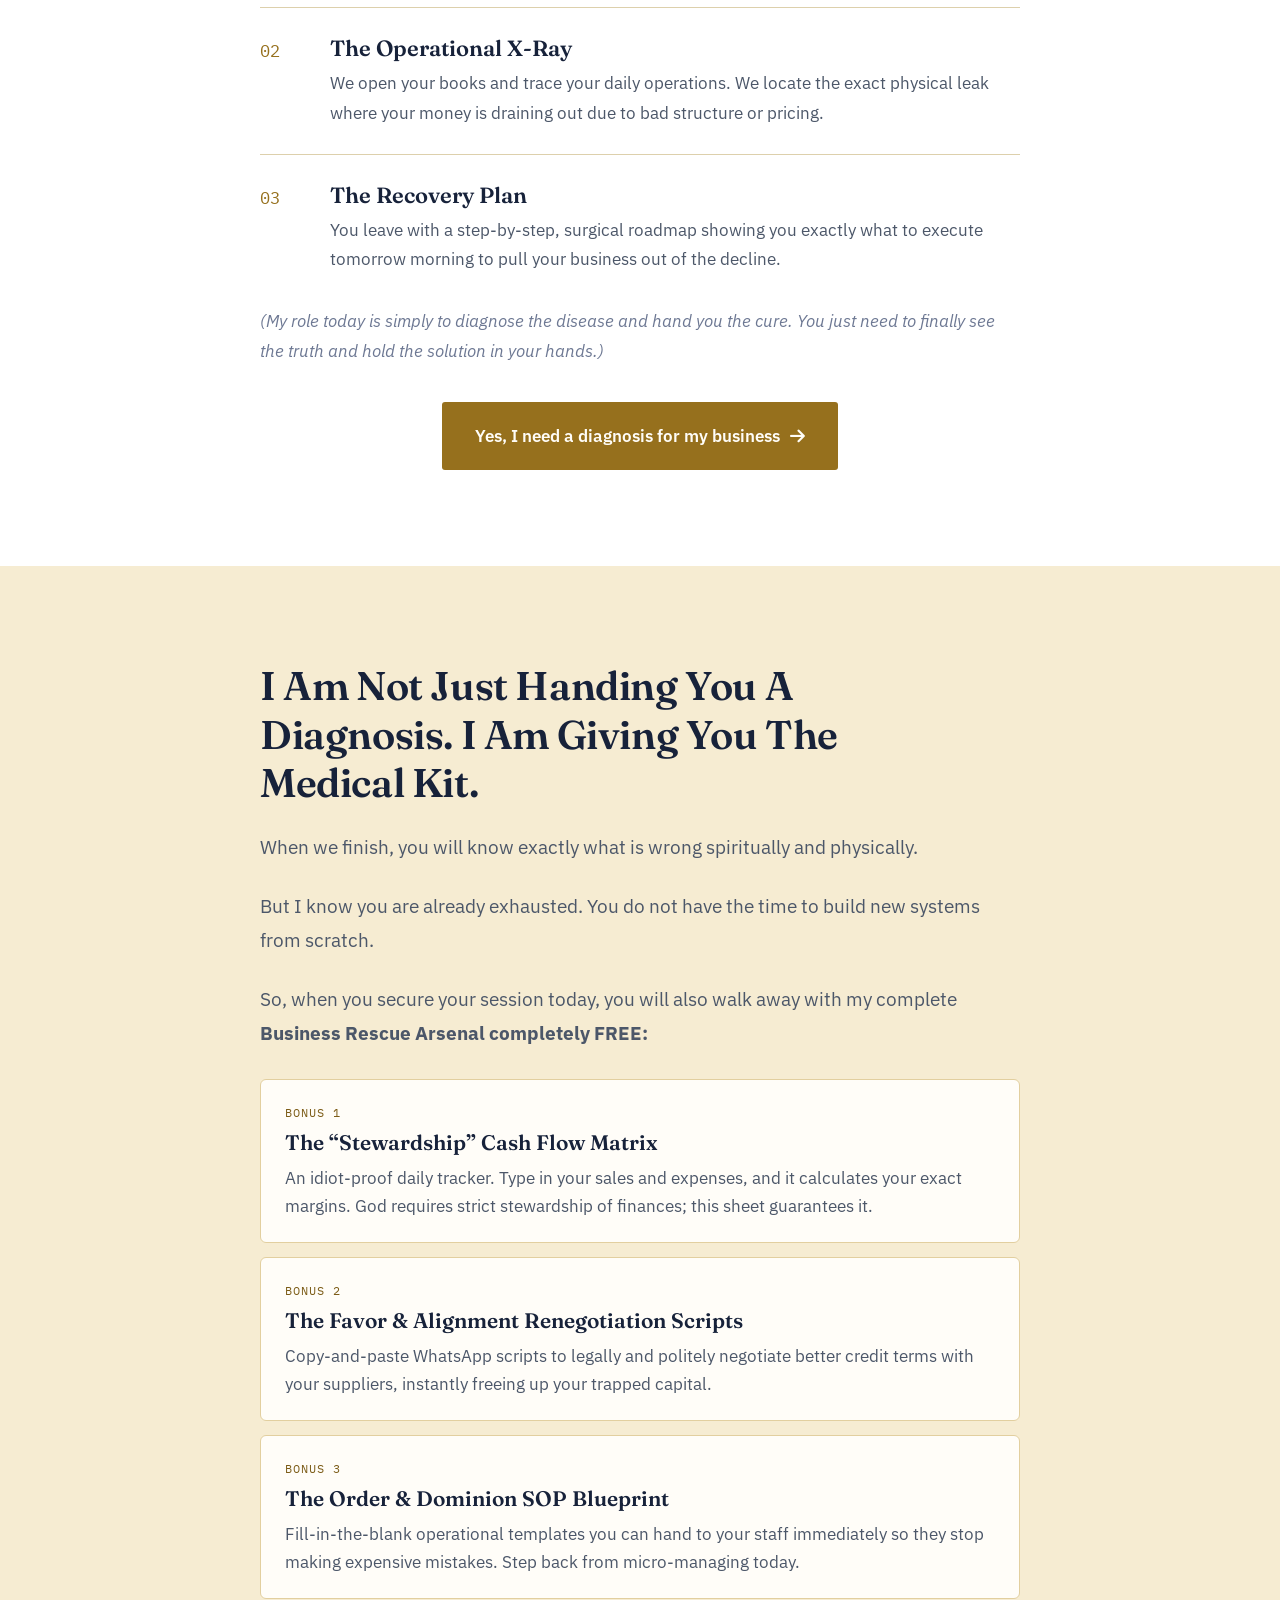
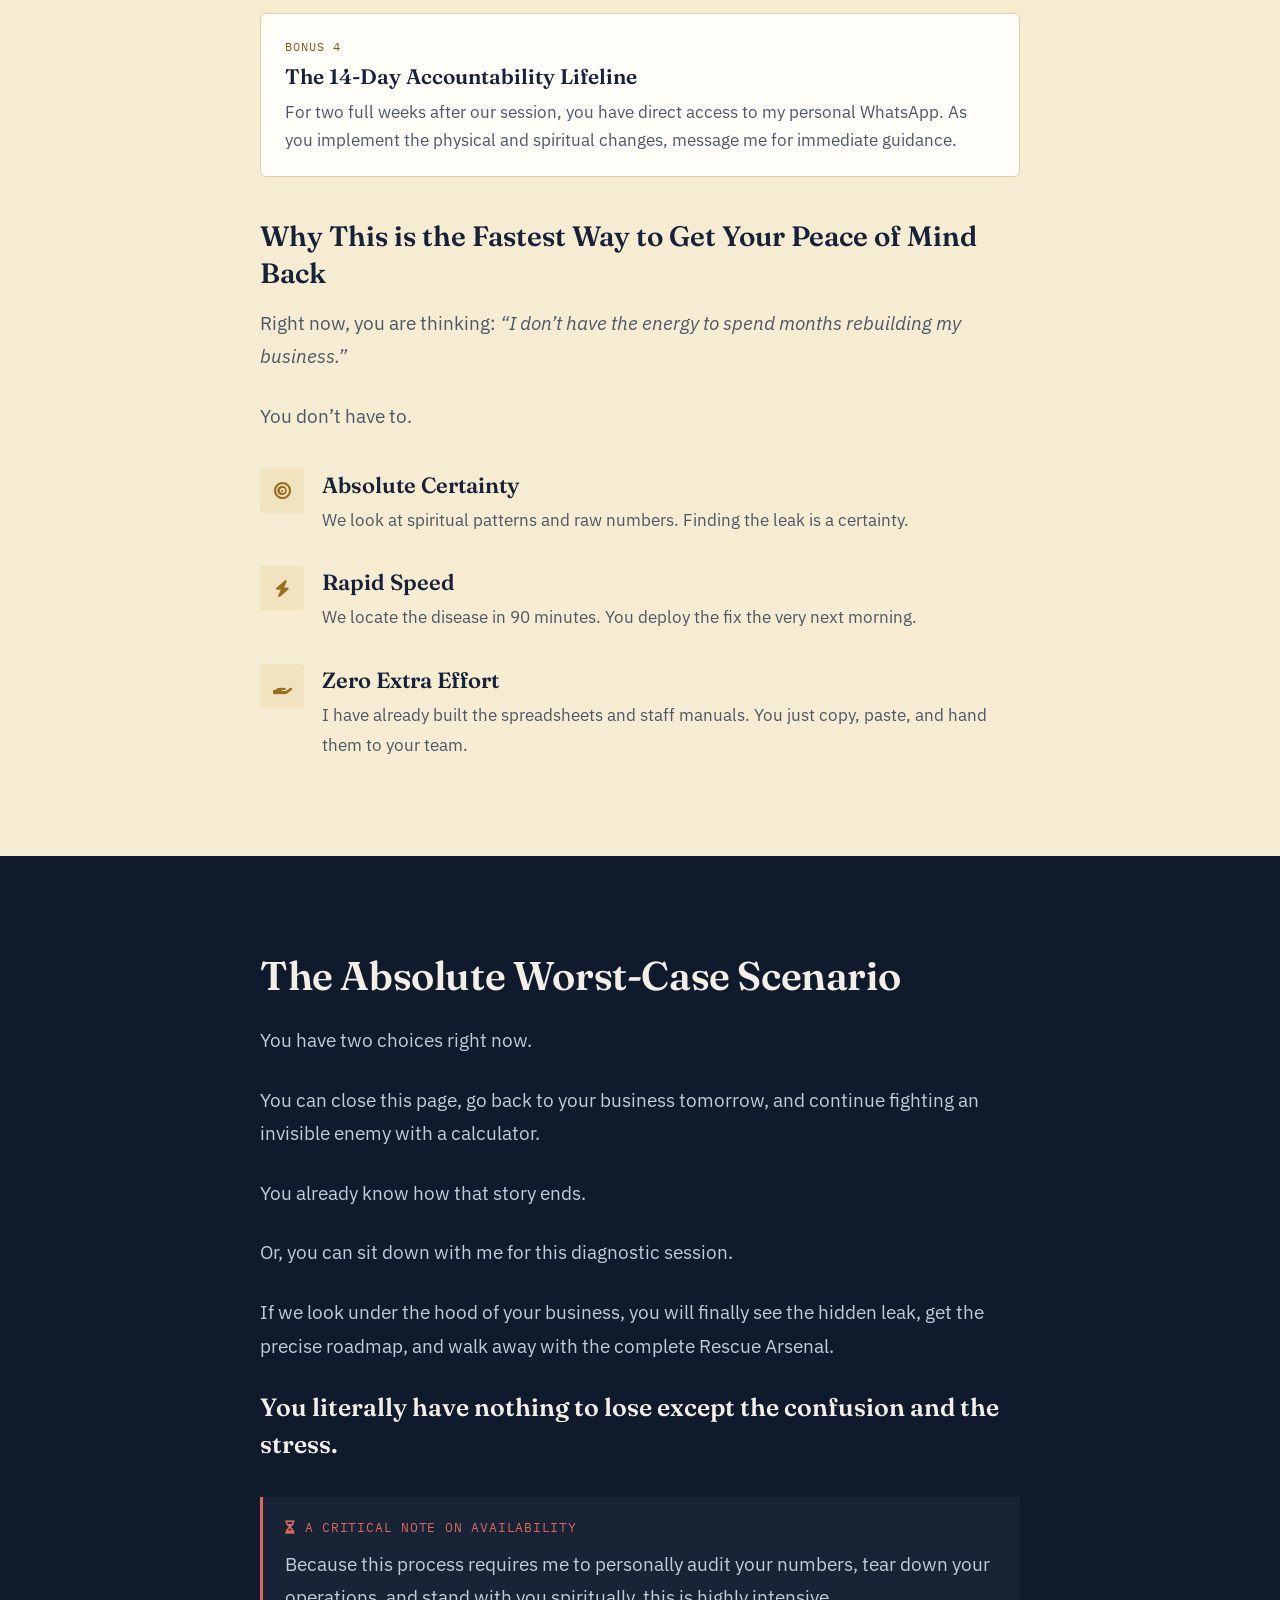
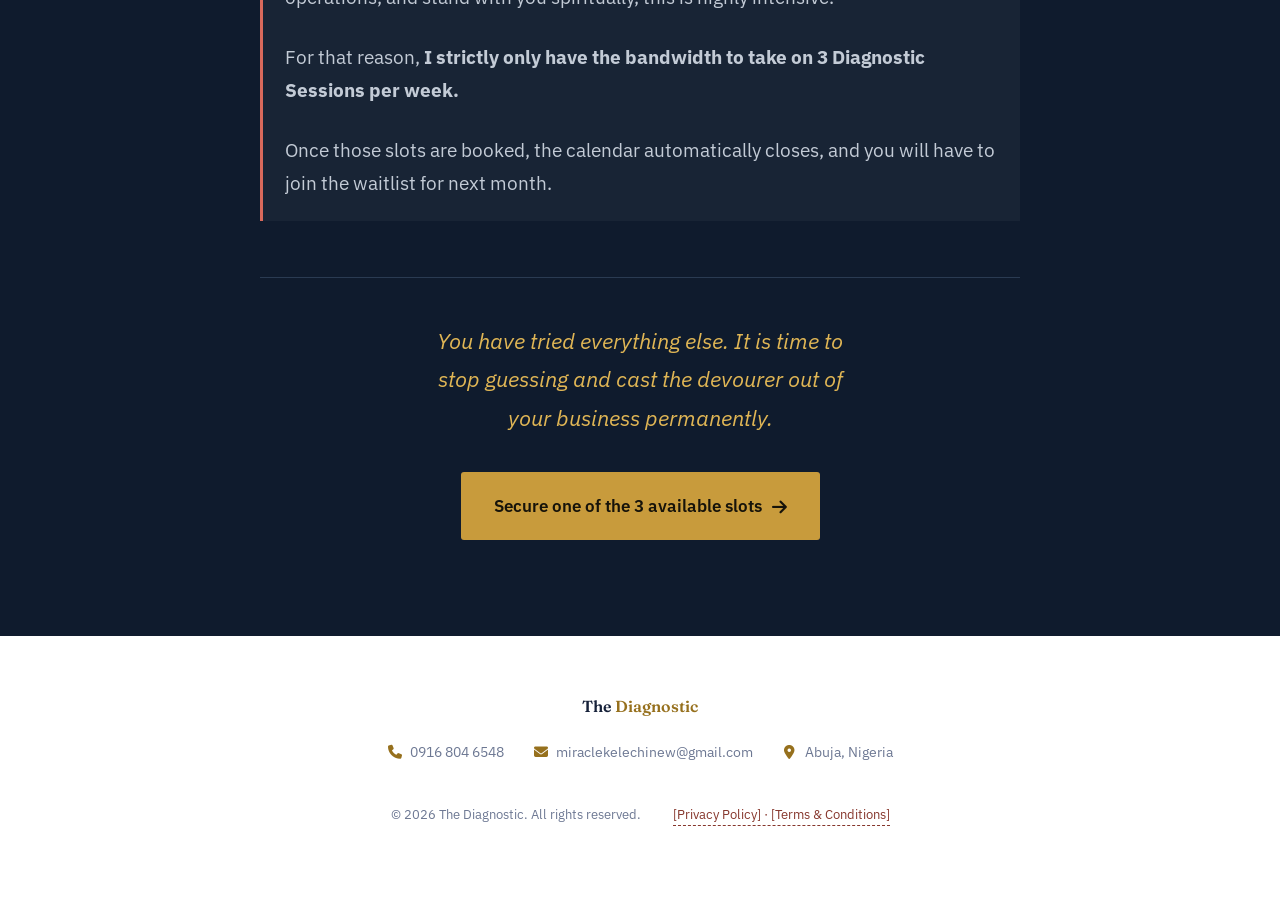
==== commit 02c676c2: "update: changed web contents" ====
--- a/index.html
+++ b/index.html
@@ -90,11 +90,32 @@
   <link
     href="https://fonts.googleapis.com/css2?family=Fraunces:ital,opsz,wght@0,9..144,300..700;1,9..144,300..700&family=IBM+Plex+Sans:wght@400;500;600&family=IBM+Plex+Mono:wght@400;500&display=swap"
     rel="stylesheet" />
+
   <link rel="stylesheet" href="https://cdnjs.cloudflare.com/ajax/libs/font-awesome/6.5.2/css/all.min.css"
     integrity="sha512-SnH5WK+bZxgPHs44uWIX+LLJAJ9/2PkPKZ5QiAj6Ta86w+fsb2TkcmfRyVX3pBnMFcV7oQPJkl9QevSCWr3W6A=="
     crossorigin="anonymous" referrerpolicy="no-referrer" />
   <link rel="stylesheet" href="assets/css/style.css" />
   <link rel="stylesheet" href="assets/css/letter.css" />
+
+  <!-- Meta Pixel Code -->
+  <script>
+    !function (f, b, e, v, n, t, s) {
+      if (f.fbq) return; n = f.fbq = function () {
+        n.callMethod ?
+          n.callMethod.apply(n, arguments) : n.queue.push(arguments)
+      };
+      if (!f._fbq) f._fbq = n; n.push = n; n.loaded = !0; n.version = '2.0';
+      n.queue = []; t = b.createElement(e); t.async = !0;
+      t.src = v; s = b.getElementsByTagName(e)[0];
+      s.parentNode.insertBefore(t, s)
+    }(window, document, 'script',
+      'https://connect.facebook.net/en_US/fbevents.js');
+    fbq('init', '1519058990242800');
+    fbq('track', 'PageView');
+  </script>
+  <noscript><img height="1" width="1" style="display:none"
+      src="https://www.facebook.com/tr?id=1519058990242800&ev=PageView&noscript=1" /></noscript>
+  <!-- End Meta Pixel Code -->
 </head>
 
 <body class="letter">
@@ -145,8 +166,8 @@
 
   <main>
 
-    <!-- Opening: the silent math -->
-    <section class="letter_band letter_band--white">
+    <!-- Visual break 1: the frustration hook -->
+    <section class="letter_band letter_band--dark">
       <div class="letter_sheet">
 
         <header class="letter_head">
@@ -162,136 +183,127 @@
         </header>
 
         <div class="letter_titleblock">
-          <p class="letter_kicker">You open your banking app, look at the balance, and ask yourself:</p>
-          <h1 class="letter_title" id="letter-title" tabindex="-1">&ldquo;Who did I actually work for this
-            month?&rdquo;</h1>
+          <h1 class="letter_title letter_title--long" id="letter-title" tabindex="-1">You Are Doing Everything Right.
+            So Why Does It Feel Like You Are Pouring Your Profit Into A Bag With Holes?</h1>
         </div>
 
         <div class="letter_body">
-          <p class="letter_p--dropcap">You see the credit alerts that dropped this week. Sales were made. Goods and
-            services moved. You should be happy.</p>
-          <p>But as you stare at the screen, the silent, painful math begins in your head:</p>
-
-          <ul class="letter_minus">
-            <li>Minus the supplier you are owing.</li>
-            <li>Minus the crazy cost of diesel and logistics.</li>
-            <li>Minus salaries for staff who you still have to chase every day or nothing gets done.</li>
-            <li>Minus rent, utility bills, and hidden bank charges.</li>
+          <p class="letter_p--dropcap">You know your business inside and out. You work 14 hours a day.</p>
+          <p>You treat your customers well, you pray over your operations, and you have built a solid product. You are
+            doing everything &ldquo;right.&rdquo;</p>
+          <p>But when you open your business account at the end of the month, the silent, painful truth stares back at
+            you: <strong>The money simply isn&rsquo;t there.</strong></p>
+          <p>It is not just a slow season. It is a frustrating, unexplainable pattern.</p>
+
+          <ul class="letter_symptoms">
+            <li>
+              <p>Sales come in, but bizarre, sudden emergencies immediately swallow the cash.</p>
+            </li>
+            <li>
+              <p>You are about to close a major deal, and at the last minute, it stalls for absolutely no logical
+                reason.</p>
+            </li>
+            <li>
+              <p>You move heavy volume, but the profit is instantly eaten by leaks you cannot even trace.</p>
+            </li>
+            <li>
+              <p>You are earning heavy wages, only to put them into a pocket with holes.</p>
+            </li>
           </ul>
 
-          <p>By the time you finish calculating, the money is completely gone.</p>
-          <p class="letter_punch">You just worked another full month, sweating 14 hours a day, completely for free.</p>
-          <p>You have realized that you are just a conduit&mdash;a middleman passing money from your customers
-            directly to your bills, while keeping nothing for yourself.</p>
-          <p>And the absolute worst part?</p>
-          <p>You step out of your office or shop, and someone still hails you, <em>&ldquo;Chairman, you are doing
-              well!&rdquo;</em></p>
-          <p>Family members send you their problems because they assume you are sitting on millions. You force a
-            smile and nod.</p>
-          <p class="letter_punch">But inside, you are suffocating.</p>
-        </div>
-      </div>
-    </section>
-
-    <!-- Empathy and agitation -->
-    <section class="letter_band letter_band--white letter_band--ruled">
+          <p class="letter_gap">By the time you finish calculating your expenses, you realize you just worked another
+            30 days sweating completely for free.</p>
+          <p>To the outside world, you are the &ldquo;Chairman.&rdquo;</p>
+          <p class="letter_punch">But inside your office, you are exhausted from fighting a battle you cannot see,
+            wondering where your harvest went.</p>
+        </div>
+      </div>
+    </section>
+
+    <!-- Visual break 2: the Gadara revelation -->
+    <section class="letter_band letter_band--white">
       <div class="letter_sheet letter_reveal">
-        <h2 class="letter_h2">You have tried everything. You have listened to everyone. And your business is still
-          sinking.</h2>
-        <p>You are exhausted. Not just physically tired, but deeply, mentally drained.</p>
-        <p>You know your business is sick. You have known it for months.</p>
-        <p>And because you are a fighter, you haven&rsquo;t just folded your arms. You have actively tried to fix it:
-        </p>
+        <h2 class="letter_h2">You Cannot Fix a Spiritual Leak With a Facebook Ad.</h2>
+        <p>Let us be completely honest.</p>
+        <p>For the past year, you have been trying to fix this problem using normal, physical business strategies.</p>
+        <p>You changed suppliers. You ran marketing campaigns. You fired staff. You even took loans to pump more capital
+          into the business.</p>
+        <p>And yet, the exact same cash-flow crisis always returns.</p>
+        <p class="letter_punch">Why? Because you are treating a spiritual sickness with physical medicine.</p>
+        <p>Look closely at the story of Jesus and the madman of Gadara. When Jesus cast the legion of demons out, they
+          begged to enter a nearby herd of 2,000 swine.</p>
+        <p>Let&rsquo;s look at this like business owners.</p>
+        <p>Those 2,000 pigs were not just random animals. That was a man&rsquo;s multi-million Naira agricultural
+          enterprise. It was his livelihood.</p>
+        <p>What happened the moment the demonic spirits entered that business?</p>
+        <p>The pigs went completely mad, ran violently down a steep cliff, and drowned in the sea. <strong>The business
+            was liquidated and destroyed in minutes.</strong></p>
+        <p>Think about the owner of that livestock business.</p>
+        <p>He could have hired the best farm managers in the world. He could have built stronger physical fences. He
+          could have slashed his meat prices.</p>
+        <p class="letter_punch">None of it would have mattered. Once the demonic influence entered the asset, it drove
+          the business violently into ruin.</p>
+        <p>Does this sound like your business right now?</p>
+        <p>Are your profits running violently into the sea, no matter how hard you try to protect them?</p>
+      </div>
+    </section>
+
+    <!-- Visual break 3: the hybrid pivot -->
+    <section class="letter_band letter_band--gray">
+      <div class="letter_sheet letter_reveal">
+        <h2 class="letter_h2">The Altar Meets The Ledger: Why You Need Both</h2>
+        <p>When demonic spirits manipulate good away from your reach, no amount of &ldquo;hustling&rdquo; will save
+          you.</p>
+        <p>But here is the second, equally painful truth: <strong>God cannot multiply chaos.</strong></p>
+        <p>Many Nigerian founders run to church to pray against the devourer, but their daily business operations are a
+          complete mess.</p>
 
         <ul class="letter_symptoms">
           <li>
-            <p><strong>You listened to a friend who said your problem was marketing.</strong> You ran Facebook ads.
-              It brought a few customers, but the profit still vanished.</p>
+            <p>They mix personal money with business money.</p>
           </li>
           <li>
-            <p><strong>You listened to an online guru who said you needed to be strict.</strong> You fired staff and
-              hired new ones. The headaches only changed faces.</p>
+            <p>They have zero daily accounting structure.</p>
           </li>
           <li>
-            <p><strong>You took a loan to pump fresh capital into the business.</strong> The business swallowed the
-              money. Now you have the exact same problem&mdash;plus a loan to pay back.</p>
+            <p>They price their services based on guesswork, secretly losing money on every sale.</p>
           </li>
         </ul>
 
-        <p class="letter_gap">You have changed suppliers. You have slashed prices. You have prayed.</p>
-        <p class="letter_punch">And yet, despite all this running around, your business is exactly where it was.
-          Bleeding. Slowly dying in your hands.</p>
-        <p>Every time you try a new &ldquo;solution,&rdquo; it works for two weeks.</p>
-        <p>You finally breathe a sigh of relief. But by the third week, the exact same cash-flow crisis returns.</p>
-        <p class="letter_punch">You are stuck in a brutal cycle of trial and error, and you are running out of time,
-          money, and patience.</p>
-      </div>
-    </section>
-
-    <!-- The logical pivot -->
-    <section class="letter_band letter_band--gray">
-      <div class="letter_sheet letter_reveal">
-        <h2 class="letter_h2">You are not failing. You are just taking malaria medicine for a typhoid infection.</h2>
-        <p>Let us be completely honest.</p>
-        <p>If you take your car to a mechanic because the engine is making a strange noise, and he just scratches his
-          head and says, <em>&ldquo;Let us change the spark plugs and see,&rdquo;</em> you will be angry, right?</p>
-        <p>If the noise continues, and he says, <em>&ldquo;Okay, let us change the fuel pump and see,&rdquo;</em> you
-          will take your car away from him.</p>
-        <p>Why? Because you realize he doesn&rsquo;t actually know what is wrong. <strong>He is just guessing with
-            your money.</strong></p>
-        <p>For the past year, you have been playing &ldquo;guesswork&rdquo; with your own business. You have been
-          treating symptoms because you haven&rsquo;t found the root disease.</p>
-
-        <div class="letter_leaks">
-          <div class="letter_leak">
-            <div class="letter_leak-icon"><i class="fa-solid fa-bullhorn" aria-hidden="true"></i></div>
-            <h3>You don&rsquo;t have a marketing problem</h3>
-            <p>&hellip;if your pricing structure is secretly making you lose ₦500 on every unit sold.</p>
-          </div>
-          <div class="letter_leak">
-            <div class="letter_leak-icon"><i class="fa-solid fa-people-group" aria-hidden="true"></i></div>
-            <h3>You don&rsquo;t have a staffing problem</h3>
-            <p>&hellip;if your daily operational process is so broken that even an angel would fail at the job.</p>
-          </div>
-          <div class="letter_leak">
-            <div class="letter_leak-icon"><i class="fa-solid fa-vault" aria-hidden="true"></i></div>
-            <h3>You don&rsquo;t have a capital problem</h3>
-            <p>&hellip;if your existing cash is trapped in dead inventory and bad debts.</p>
-          </div>
-        </div>
-
-        <p class="letter_gap">You don&rsquo;t need another generic piece of advice.</p>
-        <p class="letter_punch">You don&rsquo;t need to try one more random idea to &ldquo;see if it works.&rdquo;</p>
-      </div>
-    </section>
-
-    <!-- The solution -->
+        <p class="letter_gap">Prayer will open the door, but a broken business structure will immediately leak the
+          blessing.</p>
+        <p>You do not just need a business consultant. And you do not just need another generic prayer meeting.</p>
+        <p class="letter_punch">You need a spiritual diagnosis combined with a ruthless operational system.</p>
+      </div>
+    </section>
+
+    <!-- Visual break 4: the solution -->
     <section class="letter_band letter_band--white">
       <div class="letter_sheet letter_reveal">
-        <h2 class="letter_h2">You need to stop guessing. You need an X-ray.</h2>
-        <p>Before a surgeon cuts you open, they put you in an MRI machine. They look at the exact vein that is
-          blocked. They don&rsquo;t guess.</p>
+        <h2 class="letter_h2">Enter The Spiritual &amp; Business Diagnostic Session.</h2>
+        <p>Before a surgeon cuts you open, they put you in an MRI machine. They don&rsquo;t guess.</p>
         <p class="letter_punch">That is exactly what your business needs right now.</p>
-        <p>In my private <strong>Business Diagnostic &amp; Cure Session</strong>, we do not brainstorm random ideas.
-          We sit down, open your books, trace your daily operations, and find the exact leak sinking your ship.</p>
+        <p>In my private, closed-door Diagnostic &amp; Cure Session, we sit down and attack the sickness from both
+          realms.</p>
 
         <div class="letter_steps">
           <div class="letter_step">
             <span class="letter_step-index">01</span>
-            <h3>The X-Ray</h3>
-            <p>We strip away the confusion and locate the precise sickness defeating your previous efforts.</p>
+            <h3>The Spiritual Audit</h3>
+            <p>We raise an altar over your business. We identify the patterns of the devourer, break the embargo
+              holding your profits captive, and invite the ultimate CEO into your operations.</p>
           </div>
           <div class="letter_step">
             <span class="letter_step-index">02</span>
-            <h3>The Exact Medicine</h3>
-            <p>No more trial and error. I hand you the exact, surgical adjustments required to stop the bleeding
-              today.</p>
+            <h3>The Operational X-Ray</h3>
+            <p>We open your books and trace your daily operations. We locate the exact physical leak where your money
+              is draining out due to bad structure or pricing.</p>
           </div>
           <div class="letter_step">
             <span class="letter_step-index">03</span>
             <h3>The Recovery Plan</h3>
-            <p>You leave with a step-by-step roadmap showing you exactly what to execute tomorrow morning to pull your
-              business back into profitability.</p>
+            <p>You leave with a step-by-step, surgical roadmap showing you exactly what to execute tomorrow morning to
+              pull your business out of the decline.</p>
           </div>
         </div>
 
@@ -299,141 +311,49 @@
           to finally see the truth and hold the solution in your hands.)</p>
 
         <div class="letter_actions">
-          <a href="book-your-session.html" class="btn btn--primary btn--large">Yes, I need an X-ray for my business
+          <a href="book-your-session.html" class="btn btn--primary btn--large">Yes, I need a diagnosis for my business
             <i class="fa-solid fa-arrow-right" aria-hidden="true"></i></a>
         </div>
       </div>
     </section>
 
-    <!-- The price anchor -->
-    <section class="letter_band letter_band--dark">
-      <div class="letter_sheet letter_reveal">
-        <h2 class="letter_h2">How does this session work?</h2>
-        <p>This is a private, 90-minute closed-door intensive. You simply bring your basic operational numbers, and
-          we pull your business apart to find the leak.</p>
-
-        <ul class="letter_facts">
-          <li><i class="fa-regular fa-clock" aria-hidden="true"></i><span>90 minutes</span></li>
-          <li><i class="fa-solid fa-video" aria-hidden="true"></i><span>Virtual or in person</span></li>
-          <li><i class="fa-solid fa-lock" aria-hidden="true"></i><span>Private &amp; closed-door</span></li>
-        </ul>
-
-        <p>In just 90 minutes, the confusion ends. You will finally say, <em>&ldquo;So this is what has been killing
-            my profit all along.&rdquo;</em></p>
-
-        <h3 class="letter_h3">What is it worth to finally stop the bleeding?</h3>
-        <p>Think about how much money you have already wasted on fake solutions, wrong hires, and bad advice.</p>
-        <p>Think about the capital trapped in dead inventory, and the sheer mental exhaustion of waking up every day
-          wondering what else you can try.</p>
-        <p class="letter_punch">You are likely losing hundreds of thousands&mdash;if not millions&mdash;of Naira every
-          single month fighting an enemy you cannot see.</p>
-
-        <div class="letter_price">
-          <p class="letter_price-label">To turn on the light, expose that enemy, and get your exact recovery roadmap,
-            the fee for this private diagnostic session is just</p>
-          <p class="letter_price-value">₦150,000</p>
-        </div>
-
-        <p>When you compare that to the cash bleeding out of your business every week, this is not an expense.</p>
-        <p class="letter_punch">It is the most vital rescue operation your business will undergo this year.</p>
-
-        <div class="letter_actions">
-          <a href="book-your-session.html" class="btn btn--primary btn--large">Book my diagnostic session now
-            &ndash; ₦150,000</a>
-        </div>
-      </div>
-    </section>
-
-    <!-- Objection handling -->
-    <section class="letter_band letter_band--white">
-      <div class="letter_sheet letter_reveal">
-        <h2 class="letter_h2">You are probably thinking: &ldquo;What if this also doesn&rsquo;t work?&rdquo;</h2>
-        <p>If you are feeling a knot of doubt in your stomach, I do not blame you.</p>
-        <p>When you have lost money to bad advice or consultants who only spoke big English, it is normal to think:
-          <em>&ldquo;Why should this be any different?&rdquo;</em>
-        </p>
-
-        <h3 class="letter_h3">Why the others failed (and why this is different)</h3>
-        <p>Every person you listened to in the past failed for one simple reason: <strong>they gave you a
-            prescription without doing a diagnosis.</strong></p>
-        <ul class="letter_symptoms">
-          <li>
-            <p>The marketing agency ran ads without checking if your pricing structure was eating your profit.</p>
-          </li>
-          <li>
-            <p>The motivational speakers told you to &ldquo;push harder,&rdquo; but pushing a car with a knocked
-              engine only breaks your back.</p>
-          </li>
-        </ul>
-        <p class="letter_gap">They sold you generic templates.</p>
-        <p class="letter_punch">I do not sell templates, and I do not guess.</p>
-        <p>We are going to let your actual numbers tell us exactly where the sickness is. Numbers do not lie. Once we
-          see the leak on paper, the cure becomes obvious.</p>
-
-        <h3 class="letter_h3">&ldquo;Okay, but who have you actually helped?&rdquo;</h3>
-        <p>I fix broken operational engines. I have sat behind closed doors with business owners exactly as exhausted
-          as you are today:</p>
-
-        <div class="letter_cases">
-          <article class="letter_case">
-            <p class="letter_case-tag"><i class="fa-solid fa-ship" aria-hidden="true"></i> Case 01</p>
-            <h4>The High-Volume Importer</h4>
-            <p>Turning over millions but constantly taking loans to clear cargo. We found that unmonitored supplier
-              price hikes and dead inventory were eating 55% of their capital. We restructured their pricing.</p>
-            <p class="letter_case-result">Within 60 days, heavy revenue flow returned.</p>
-          </article>
-          <article class="letter_case">
-            <p class="letter_case-tag"><i class="fa-solid fa-briefcase" aria-hidden="true"></i> Case 02</p>
-            <h4>The Trapped Service Founder</h4>
-            <p>The owner was losing clients due to slow turnarounds because they had to approve every decision. We
-              mapped out an SOP and plugged the operational friction.</p>
-            <p class="letter_case-result">The founder took their first vacation in two years, while revenue
-              increased.</p>
-          </article>
-        </div>
-      </div>
-    </section>
-
-    <!-- The value stack -->
+    <!-- Visual break 5: the value stack -->
     <section class="letter_band letter_band--gold">
       <div class="letter_sheet letter_reveal">
-        <h2 class="letter_h2">I am not just handing you a diagnosis. I am giving you the medical kit.</h2>
-        <p>When we finish, you will know exactly what to do. But I know you are already overwhelmed. You do not have
-          the time to build new systems from scratch.</p>
-        <p>So, when you book your session today, you will also walk away with my complete <strong>Business Rescue
-            Arsenal (worth ₦375,000) completely FREE:</strong></p>
+        <h2 class="letter_h2">I Am Not Just Handing You A Diagnosis. I Am Giving You The Medical Kit.</h2>
+        <p>When we finish, you will know exactly what is wrong spiritually and physically.</p>
+        <p>But I know you are already exhausted. You do not have the time to build new systems from scratch.</p>
+        <p>So, when you secure your session today, you will also walk away with my complete <strong>Business Rescue
+            Arsenal completely FREE:</strong></p>
 
         <div class="letter_bonuses">
           <article class="letter_bonus">
-            <p class="letter_bonus-head"><span>Bonus 1</span><span class="letter_bonus-value">₦50,000 value</span></p>
-            <h4>The &ldquo;Silent Math&rdquo; Cash Flow Matrix</h4>
-            <p>An idiot-proof daily tracker. Type in your sales and expenses, and it calculates your exact margins.
-              <strong>You will never guess if you made money today again.</strong>
-            </p>
+            <p class="letter_bonus-head"><span>Bonus 1</span></p>
+            <h4>The &ldquo;Stewardship&rdquo; Cash Flow Matrix</h4>
+            <p>An idiot-proof daily tracker. Type in your sales and expenses, and it calculates your exact margins. God
+              requires strict stewardship of finances; this sheet guarantees it.</p>
           </article>
           <article class="letter_bonus">
-            <p class="letter_bonus-head"><span>Bonus 2</span><span class="letter_bonus-value">₦75,000 value</span></p>
-            <h4>Vendor Renegotiation Scripts</h4>
-            <p>Copy-and-paste WhatsApp scripts to legally negotiate better credit terms, <strong>instantly freeing up
-                your trapped capital.</strong></p>
+            <p class="letter_bonus-head"><span>Bonus 2</span></p>
+            <h4>The Favor &amp; Alignment Renegotiation Scripts</h4>
+            <p>Copy-and-paste WhatsApp scripts to legally and politely negotiate better credit terms with your
+              suppliers, instantly freeing up your trapped capital.</p>
           </article>
           <article class="letter_bonus">
-            <p class="letter_bonus-head"><span>Bonus 3</span><span class="letter_bonus-value">₦100,000 value</span>
-            </p>
-            <h4>The 48-Hour SOP Blueprint</h4>
-            <p>Fill-in-the-blank templates you can hand to your staff immediately so they stop making expensive
-              mistakes. <strong>Step back from micro-managing today.</strong></p>
+            <p class="letter_bonus-head"><span>Bonus 3</span></p>
+            <h4>The Order &amp; Dominion SOP Blueprint</h4>
+            <p>Fill-in-the-blank operational templates you can hand to your staff immediately so they stop making
+              expensive mistakes. Step back from micro-managing today.</p>
           </article>
           <article class="letter_bonus">
-            <p class="letter_bonus-head"><span>Bonus 4</span><span class="letter_bonus-value">₦150,000 value</span>
-            </p>
-            <h4>The 14-Day &ldquo;ICU&rdquo; WhatsApp Lifeline</h4>
-            <p>For two full weeks after our session, you have direct access to my personal WhatsApp. <strong>If you
-                hit any roadblocks, message me for immediate guidance.</strong></p>
+            <p class="letter_bonus-head"><span>Bonus 4</span></p>
+            <h4>The 14-Day Accountability Lifeline</h4>
+            <p>For two full weeks after our session, you have direct access to my personal WhatsApp. As you implement
+              the physical and spiritual changes, message me for immediate guidance.</p>
           </article>
         </div>
 
-        <h3 class="letter_h3">Why this is the fastest, easiest way to get your peace of mind back</h3>
+        <h3 class="letter_h3">Why This is the Fastest Way to Get Your Peace of Mind Back</h3>
         <p>Right now, you are thinking: <em>&ldquo;I don&rsquo;t have the energy to spend months rebuilding my
             business.&rdquo;</em></p>
         <p>You don&rsquo;t have to.</p>
@@ -441,134 +361,55 @@
         <div class="letter_leaks">
           <div class="letter_leak">
             <div class="letter_leak-icon"><i class="fa-solid fa-bullseye" aria-hidden="true"></i></div>
-            <h3>Absolute certainty</h3>
-            <p>We look at raw numbers. When we find the leak, fixing it isn&rsquo;t a &ldquo;maybe.&rdquo; It is
-              mathematical certainty.</p>
+            <h3>Absolute Certainty</h3>
+            <p>We look at spiritual patterns and raw numbers. Finding the leak is a certainty.</p>
           </div>
           <div class="letter_leak">
             <div class="letter_leak-icon"><i class="fa-solid fa-bolt" aria-hidden="true"></i></div>
-            <h3>Rapid speed</h3>
+            <h3>Rapid Speed</h3>
             <p>We locate the disease in 90 minutes. You deploy the fix the very next morning.</p>
           </div>
           <div class="letter_leak">
             <div class="letter_leak-icon"><i class="fa-solid fa-hand-holding" aria-hidden="true"></i></div>
-            <h3>Zero extra effort</h3>
-            <p>You don&rsquo;t have to build spreadsheets or write staff manuals. I already built them. You just copy,
-              paste, and hand them to your team.</p>
-          </div>
-        </div>
-
-        <div class="letter_math" aria-labelledby="math-title">
-          <p class="letter_math-title" id="math-title">Let&rsquo;s look at the math</p>
-          <dl>
-            <div>
-              <dt>The Business Diagnostic &amp; Cure Session</dt>
-              <dd>₦150,000</dd>
-            </div>
-            <div>
-              <dt>The Business Rescue Arsenal</dt>
-              <dd>₦375,000</dd>
-            </div>
-            <div class="letter_math-total">
-              <dt>Total value you are getting</dt>
-              <dd><s>₦525,000</s></dd>
-            </div>
-          </dl>
-          <p class="letter_math-today">But today, to finally stop the bleeding and get your peace of mind back, your
-            total investment is just <strong>₦150,000</strong>.</p>
-        </div>
-      </div>
-    </section>
-
-    <!-- What happens when you book (moved from the booking page) -->
-    <section class="letter_band letter_band--white">
-      <div class="letter_sheet letter_reveal">
-        <h2 class="letter_h2">What happens when you book</h2>
-        <ol class="steps letter_booksteps">
-          <li>
-            <p>Click any booking button on this page and fill in your details.</p>
-          </li>
-          <li>
-            <p>Pay the ₦150,000 session fee to secure one of the 3 weekly slots.</p>
-          </li>
-          <li>
-            <p>Fill out the brief preliminary questionnaire so I can review your industry and operational setup
-              before we meet.</p>
-          </li>
-          <li>
-            <p>My team coordinates your private, closed-door session immediately.</p>
-          </li>
-        </ol>
-
-        <div class="detail-block letter_info">
-          <h3>Important information</h3>
-          <ul>
-            <li><i class="fa-solid fa-lock" aria-hidden="true"></i><span><strong>Confidentiality.</strong> Every
-                session is strictly private and closed-door. Your numbers never leave the room.</span></li>
-            <li><i class="fa-solid fa-rotate" aria-hidden="true"></i><span><strong>Rescheduling.</strong> <span
-                  class="fill-me">In case of scheduling conflicts, our team will assist you in finding a mutually
-                  agreeable time.</span></span></li>
-            <li><i class="fa-solid fa-receipt" aria-hidden="true"></i><span><strong>Refunds.</strong> If I cannot
-                tell you exactly what is wrong with your business, I will tell you immediately and refund your
-                diagnostic fee.</span></li>
-          </ul>
-        </div>
-      </div>
-    </section>
-
-    <!-- The final close and guarantee -->
+            <h3>Zero Extra Effort</h3>
+            <p>I have already built the spreadsheets and staff manuals. You just copy, paste, and hand them to your
+              team.</p>
+          </div>
+        </div>
+      </div>
+    </section>
+
+    <!-- Visual break 6: the final close and scarcity -->
     <section class="letter_band letter_band--dark">
       <div class="letter_sheet letter_reveal">
-        <h2 class="letter_h2">The absolute worst-case scenario</h2>
+        <h2 class="letter_h2">The Absolute Worst-Case Scenario</h2>
         <p>You have two choices right now.</p>
-        <p>You can close this page, go back to your business tomorrow, and continue the exact same trial-and-error
-          cycle keeping you awake at 2:00 AM.</p>
+        <p>You can close this page, go back to your business tomorrow, and continue fighting an invisible enemy with a
+          calculator.</p>
+        <p>You already know how that story ends.</p>
         <p>Or, you can sit down with me for this diagnostic session.</p>
-        <p>If you book this session, one of two things will happen:</p>
-
-        <div class="letter_outcomes">
-          <div class="letter_outcome">
-            <span class="letter_outcome-label">Either</span>
-            <p>You finally see the hidden leak, get the precise roadmap, and walk away with the complete Rescue
-              Arsenal&hellip;</p>
-          </div>
-          <div class="letter_outcome letter_outcome--guarantee">
-            <span class="letter_outcome-label"><i class="fa-solid fa-shield-halved" aria-hidden="true"></i>
-              Or</span>
-            <p>In the highly unlikely event that I cannot tell you exactly what is wrong, I will tell you the truth
-              immediately and <strong>refund your diagnostic fee.</strong></p>
-          </div>
-        </div>
-
+        <p>If we look under the hood of your business, you will finally see the hidden leak, get the precise roadmap,
+          and walk away with the complete Rescue Arsenal.</p>
         <p class="letter_punch">You literally have nothing to lose except the confusion and the stress.</p>
 
         <div class="letter_scarcity">
-          <p class="letter_scarcity-title"><i class="fa-solid fa-hourglass-half" aria-hidden="true"></i> A quick
-            note on availability</p>
-          <p>Because I personally audit your numbers and tear down your operations, <strong>I only have the bandwidth
-              for 3 Diagnostic Sessions per week.</strong> Once those slots are booked, you join the waitlist for next
-            month.</p>
+          <p class="letter_scarcity-title"><i class="fa-solid fa-hourglass-half" aria-hidden="true"></i> A Critical
+            Note on Availability</p>
+          <p>Because this process requires me to personally audit your numbers, tear down your operations, and stand
+            with you spiritually, this is highly intensive.</p>
+          <p>For that reason, <strong>I strictly only have the bandwidth to take on 3 Diagnostic Sessions per
+              week.</strong></p>
+          <p>Once those slots are booked, the calendar automatically closes, and you will have to join the waitlist
+            for next month.</p>
         </div>
 
         <div class="letter_close">
-          <p class="letter_afterword">You have tried everyone else&rsquo;s guesswork. It is time to get an X-ray.</p>
+          <p class="letter_afterword">You have tried everything else. It is time to stop guessing and cast the devourer
+            out of your business permanently.</p>
           <div class="letter_actions">
-            <a href="book-your-session.html" class="btn btn--primary btn--large">Yes, I want the diagnosis + the
-              Rescue Arsenal <i class="fa-solid fa-arrow-right" aria-hidden="true"></i></a>
-          </div>
-          <p class="letter_note">Only 3 diagnostic sessions accepted each week</p>
-        </div>
-      </div>
-    </section>
-
-    <!-- Still not sure (moved from the booking page) -->
-    <section class="letter_band letter_band--gray letter_band--compact">
-      <div class="letter_sheet letter_reveal letter_unsure">
-        <h2 class="letter_h3">Still not sure?</h2>
-        <p>Contact my team if you have any further questions, and we&rsquo;ll be happy to help.</p>
-        <div class="letter_actions">
-          <a href="mailto:miraclekelechinew@gmail.com" class="btn btn--ghost">Contact us</a>
-          <a href="the-diagnostic.html" class="btn btn--ghost">See the full session details</a>
+            <a href="book-your-session.html" class="btn btn--primary btn--large">Secure one of the 3 available slots
+              <i class="fa-solid fa-arrow-right" aria-hidden="true"></i></a>
+          </div>
         </div>
       </div>
     </section>
--- a/assets/css/letter.css
+++ b/assets/css/letter.css
@@ -155,6 +155,12 @@
   font-weight: 700;
   line-height: 1.08;
   letter-spacing: -0.01em;
+}
+
+.letter_title--long {
+  max-width: 24ch;
+  font-size: clamp(1.875rem, 1.3rem + 3.4vw, 3.25rem);
+  line-height: 1.15;
 }
 
 /* Body copy ----------------------------------------------------------------- */
